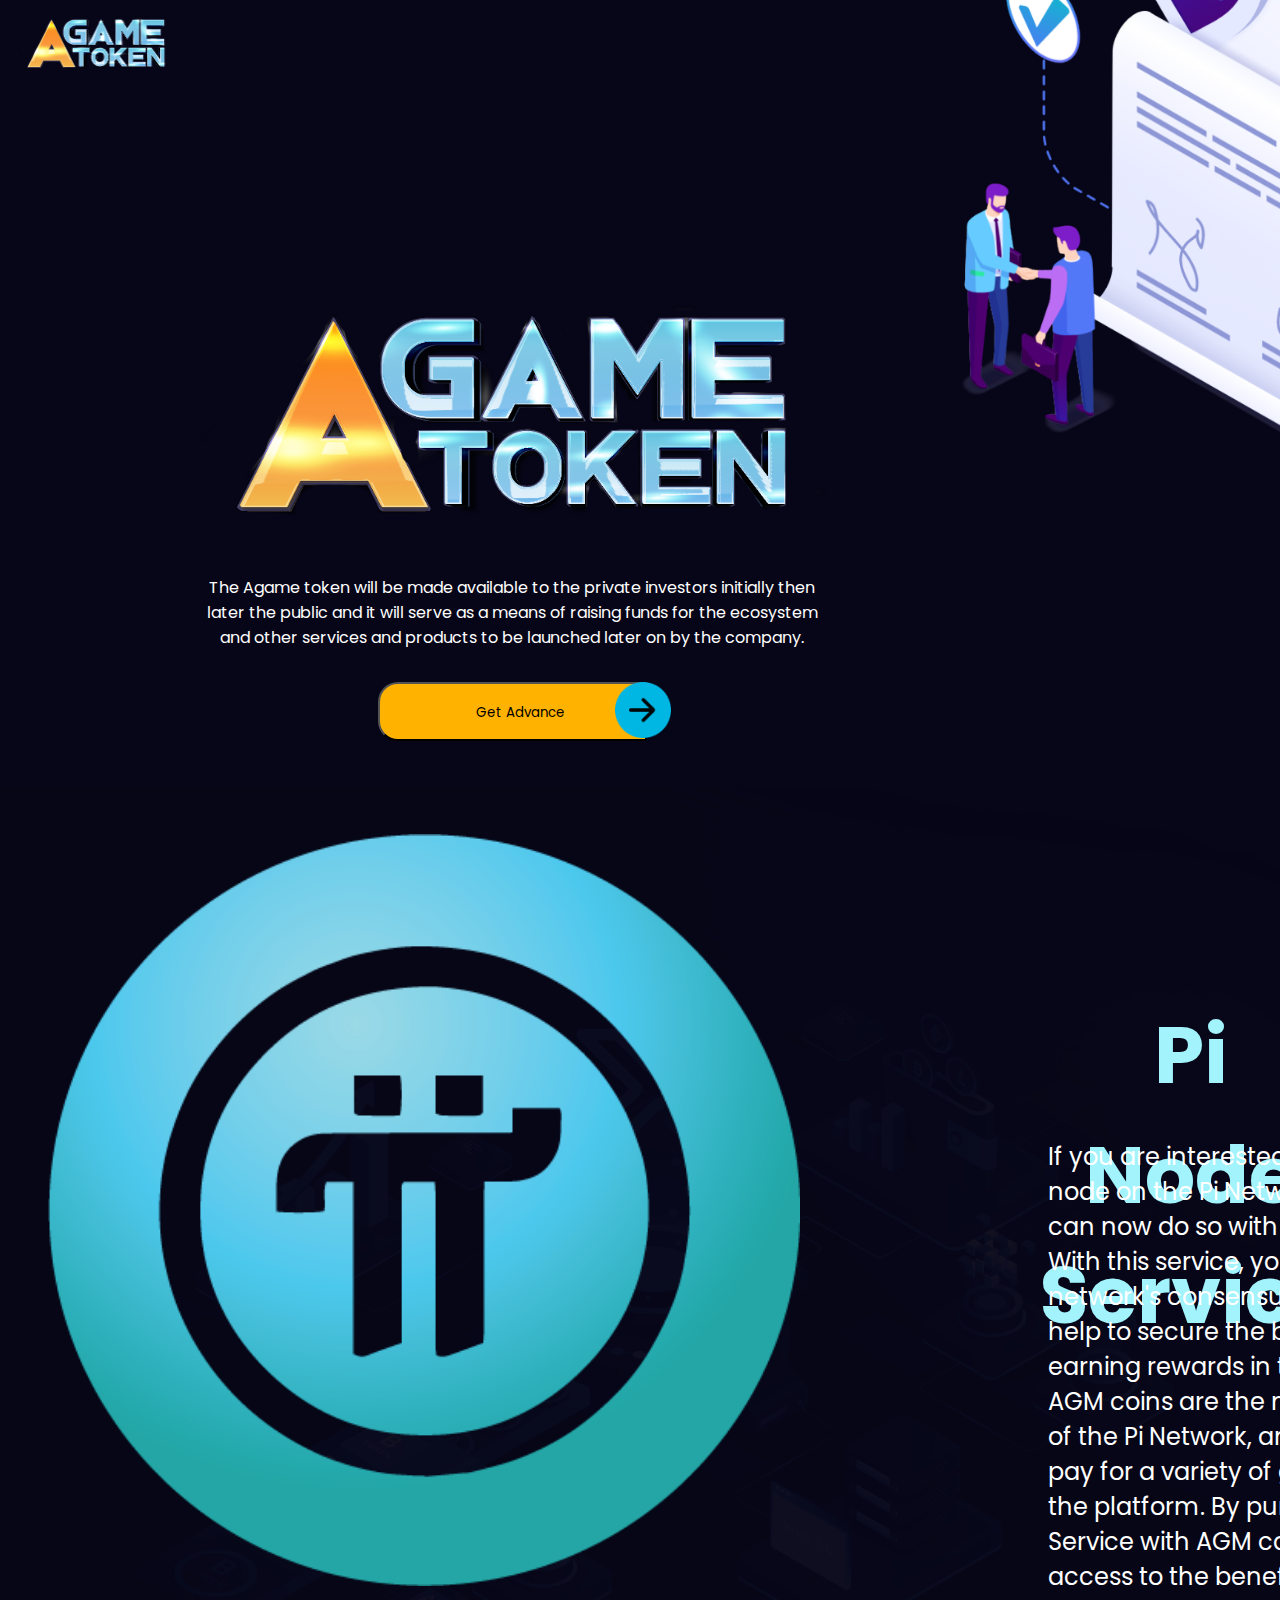
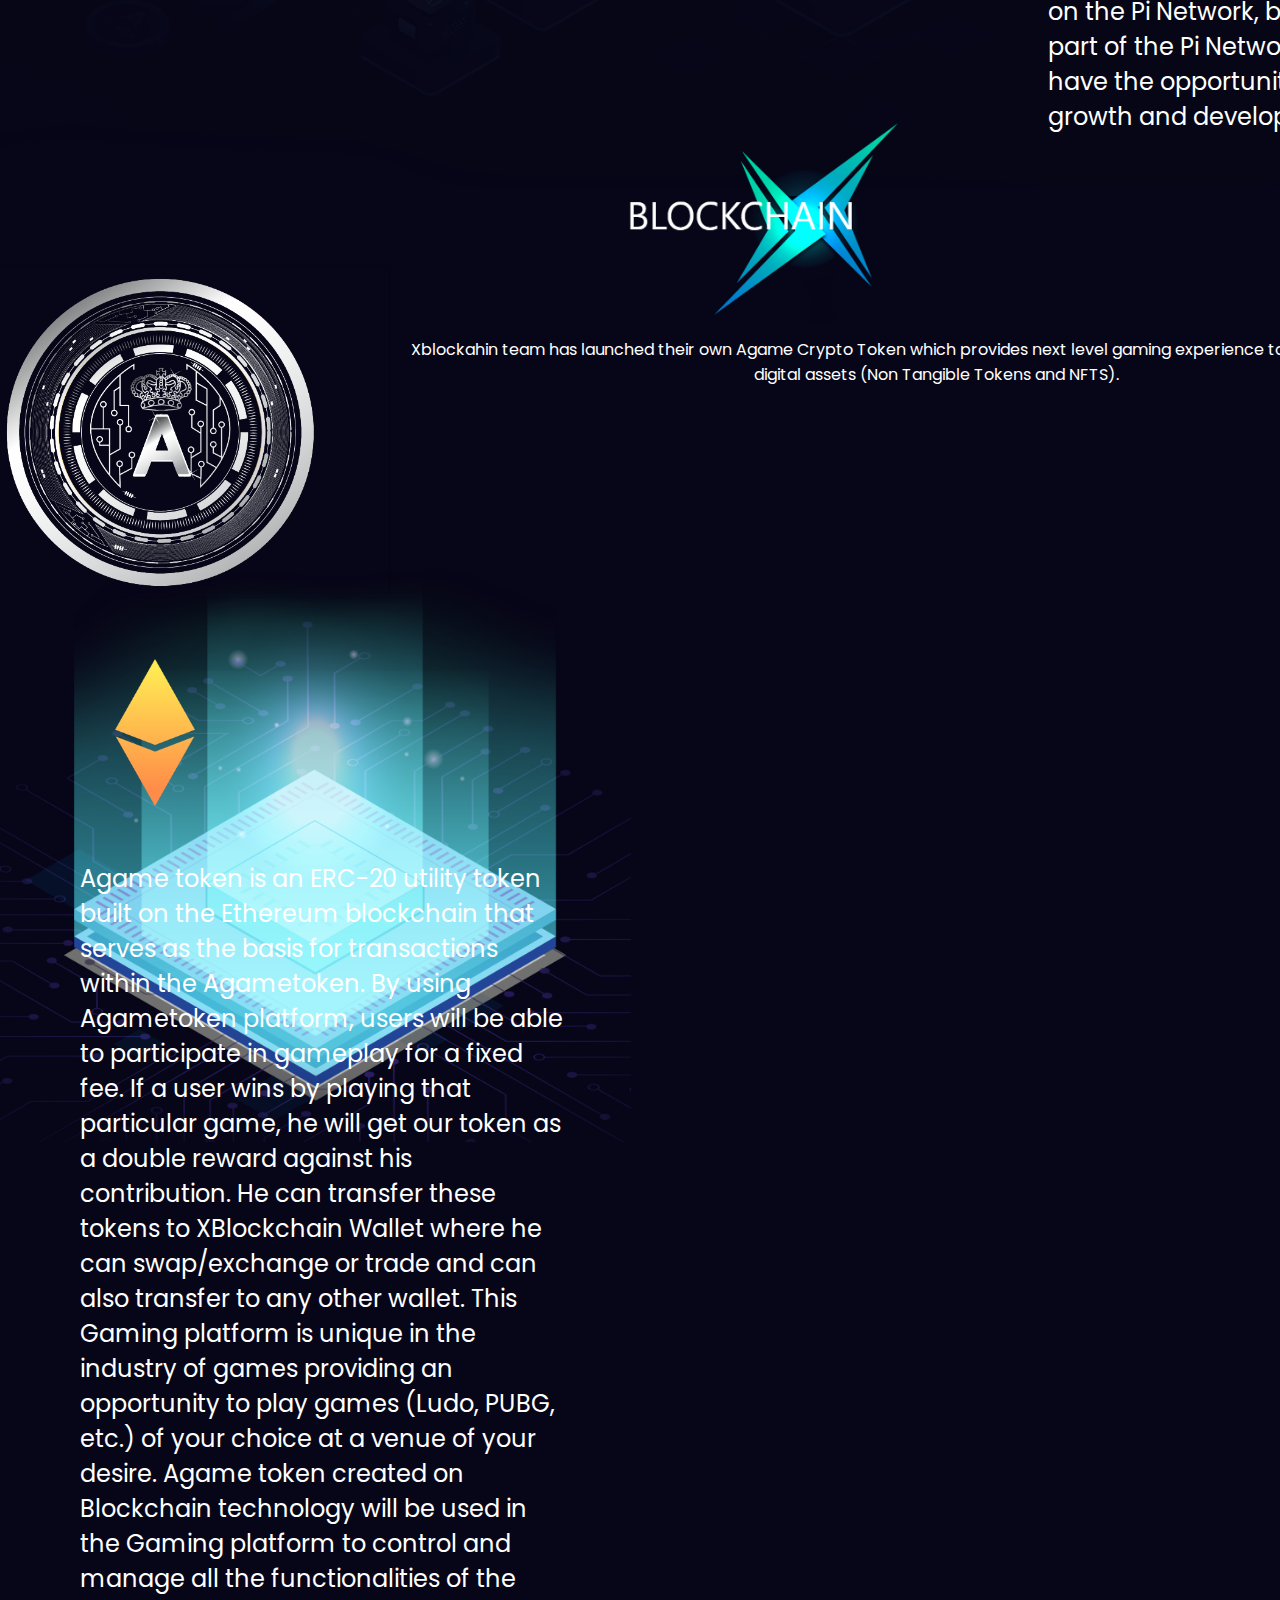
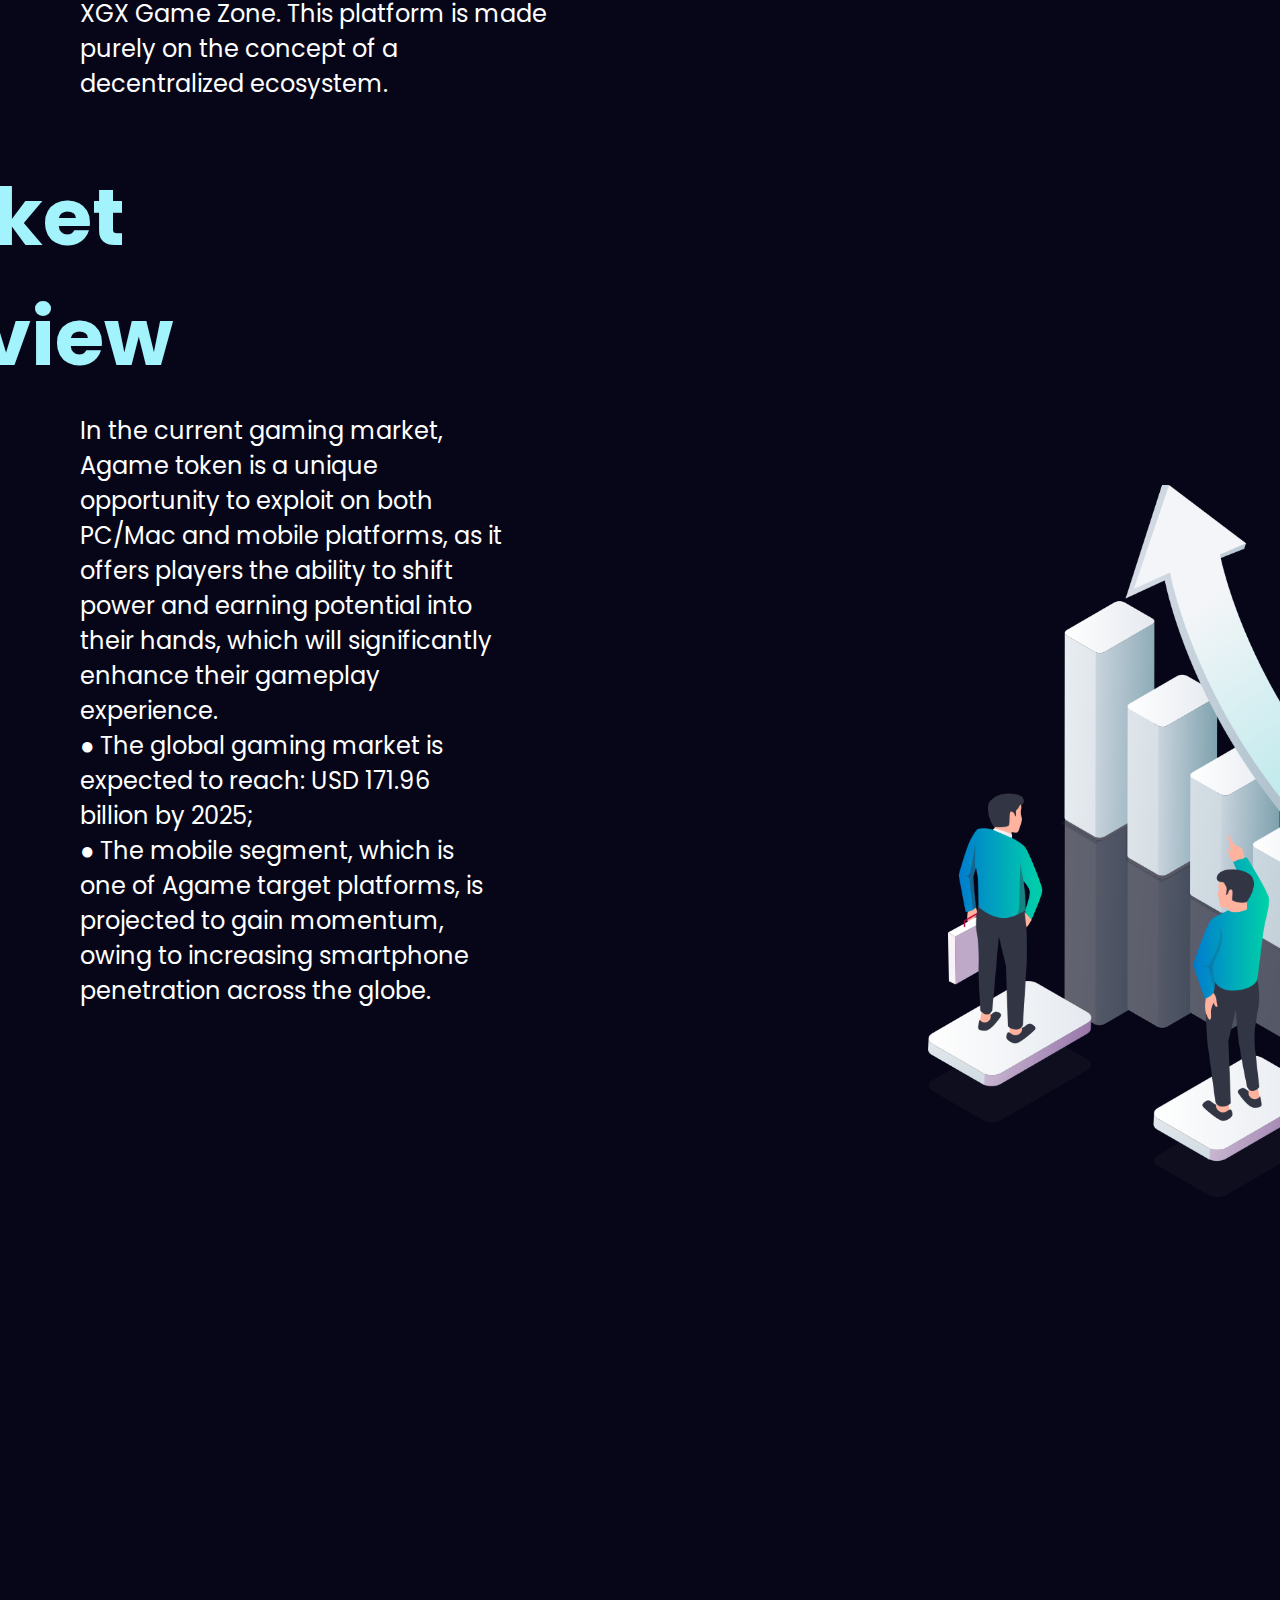
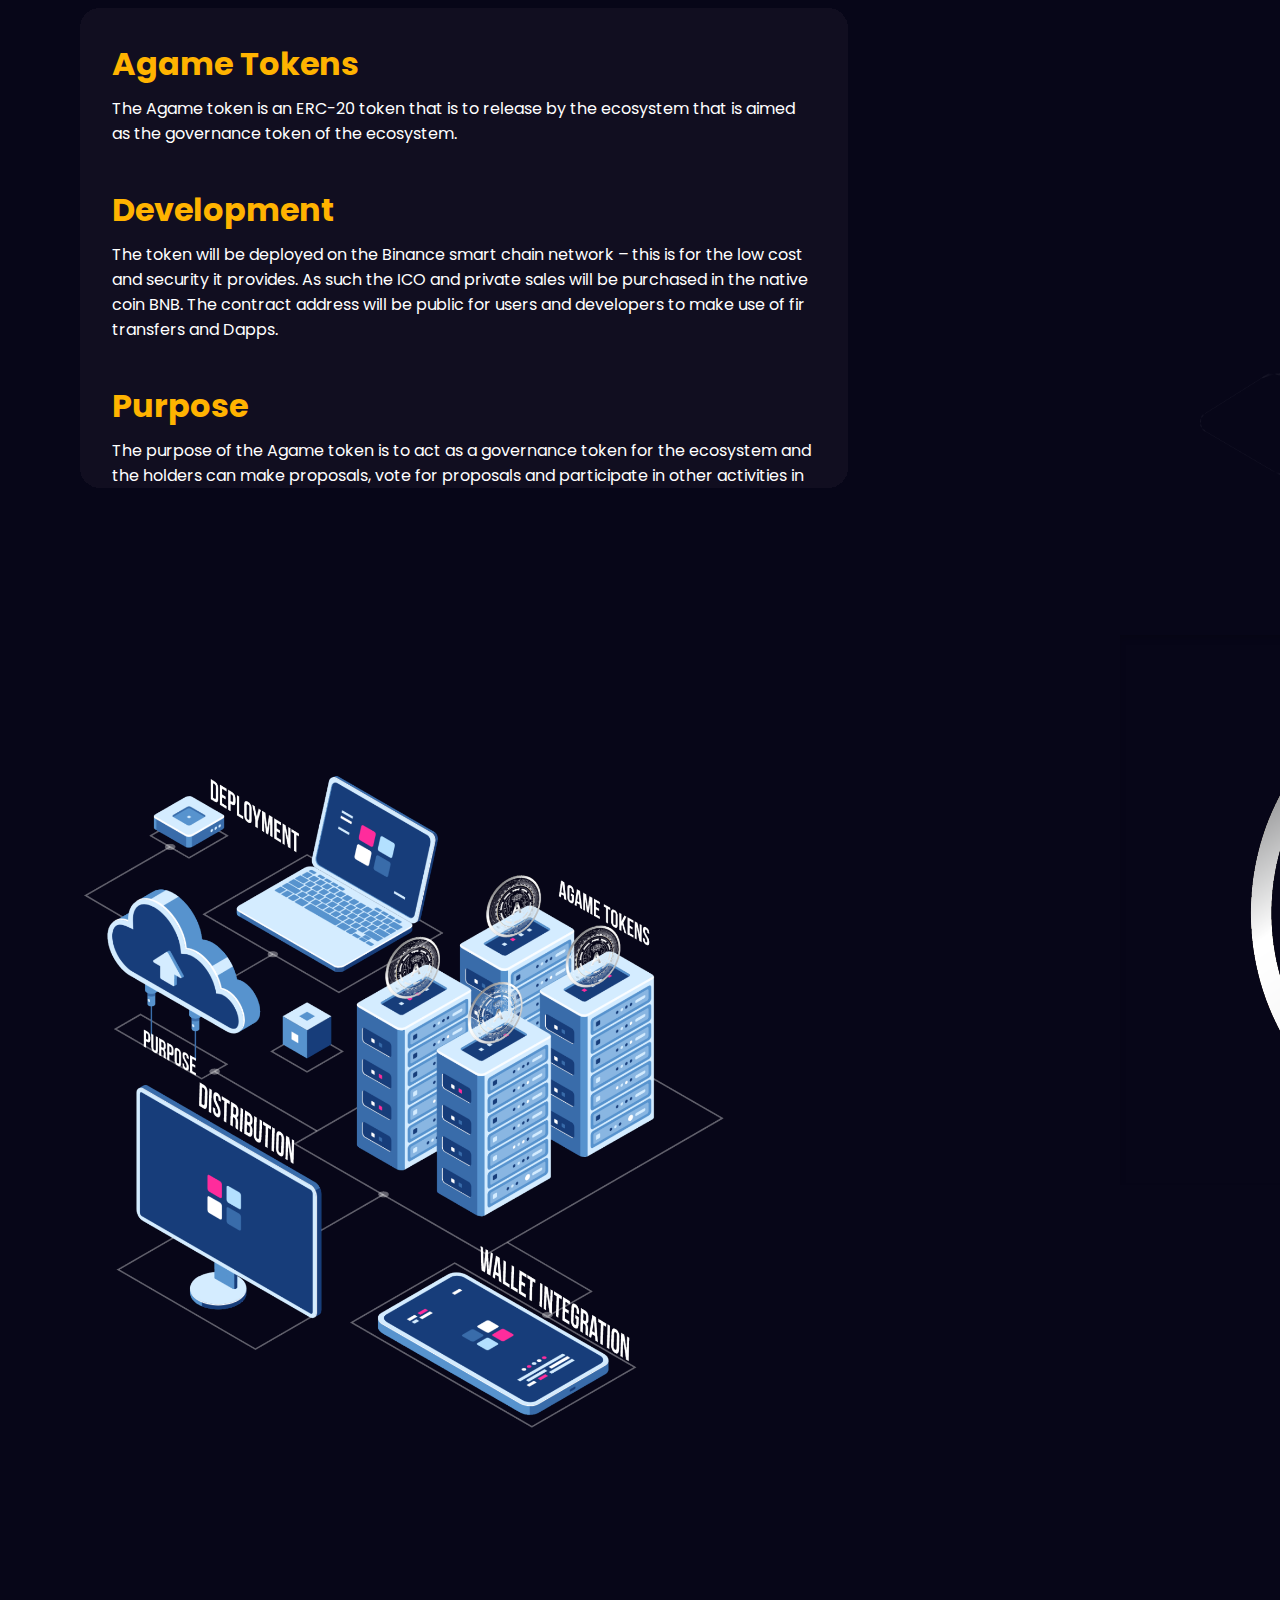
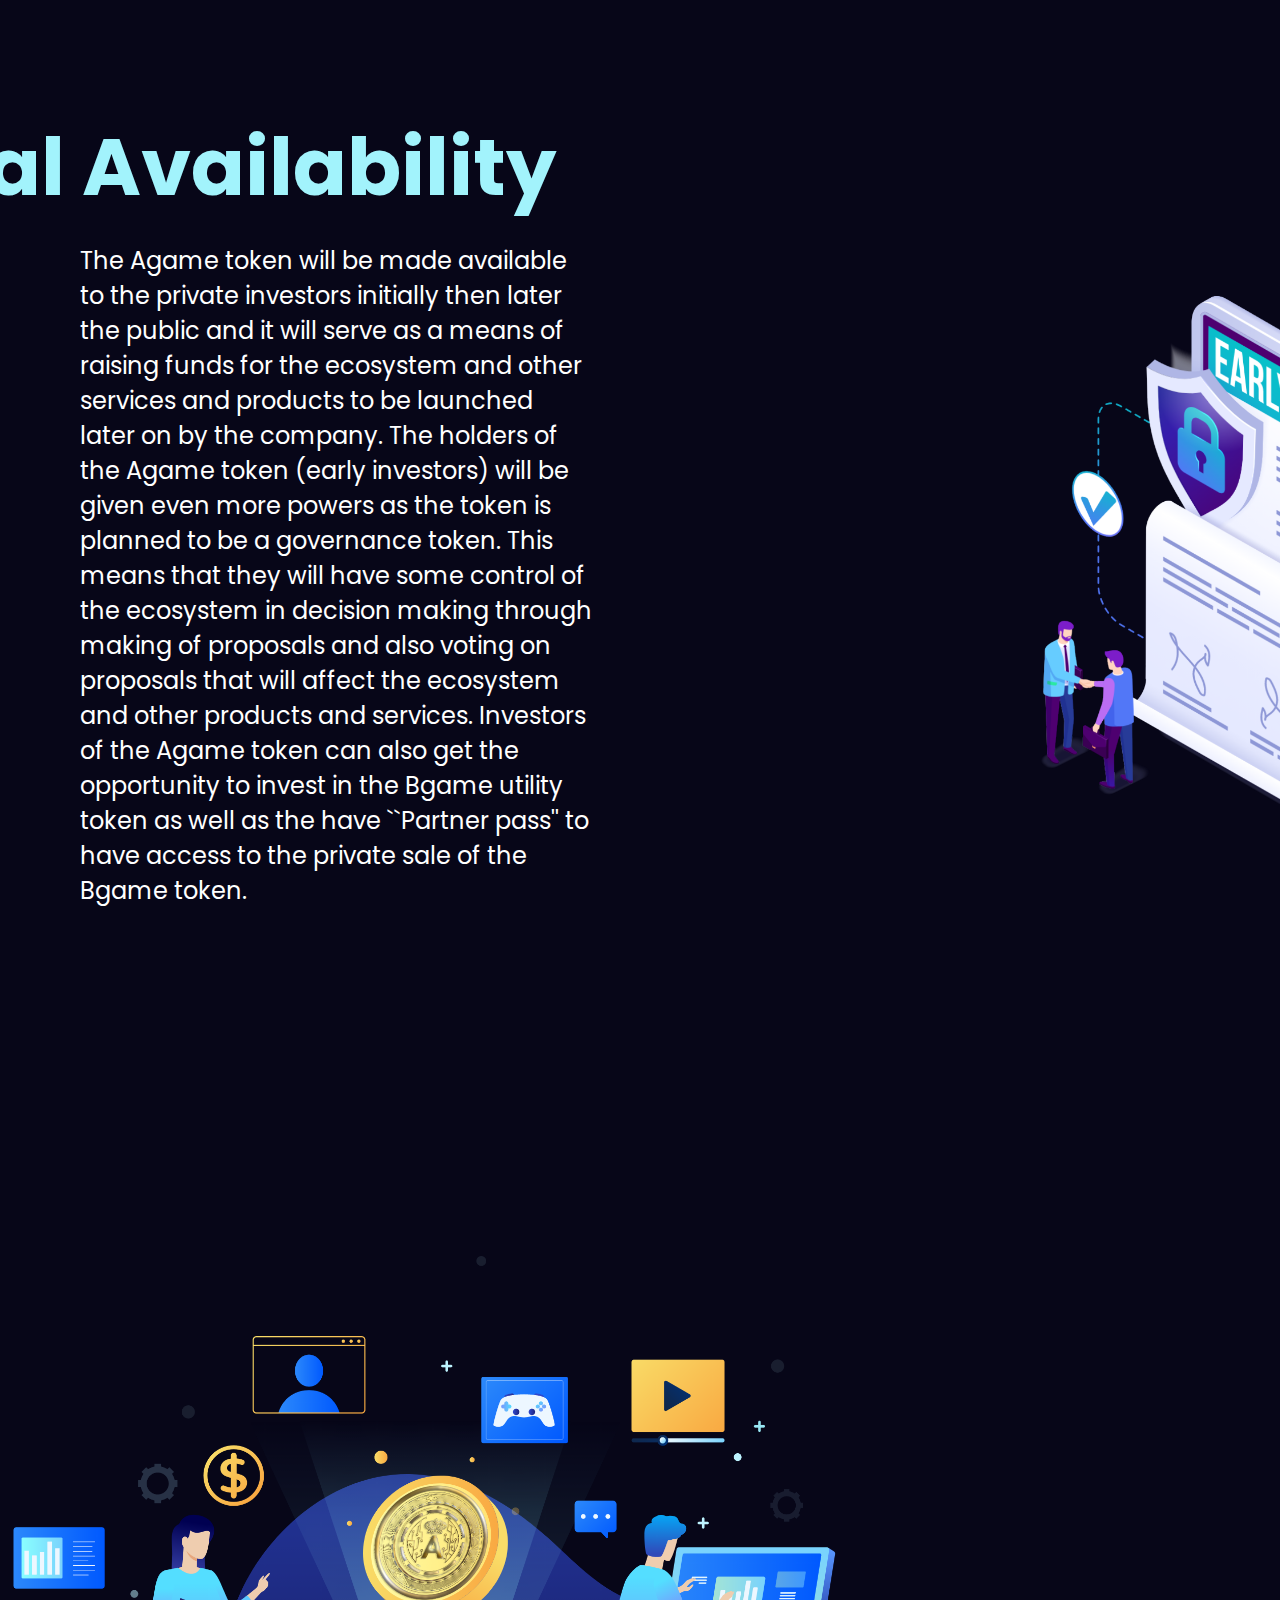
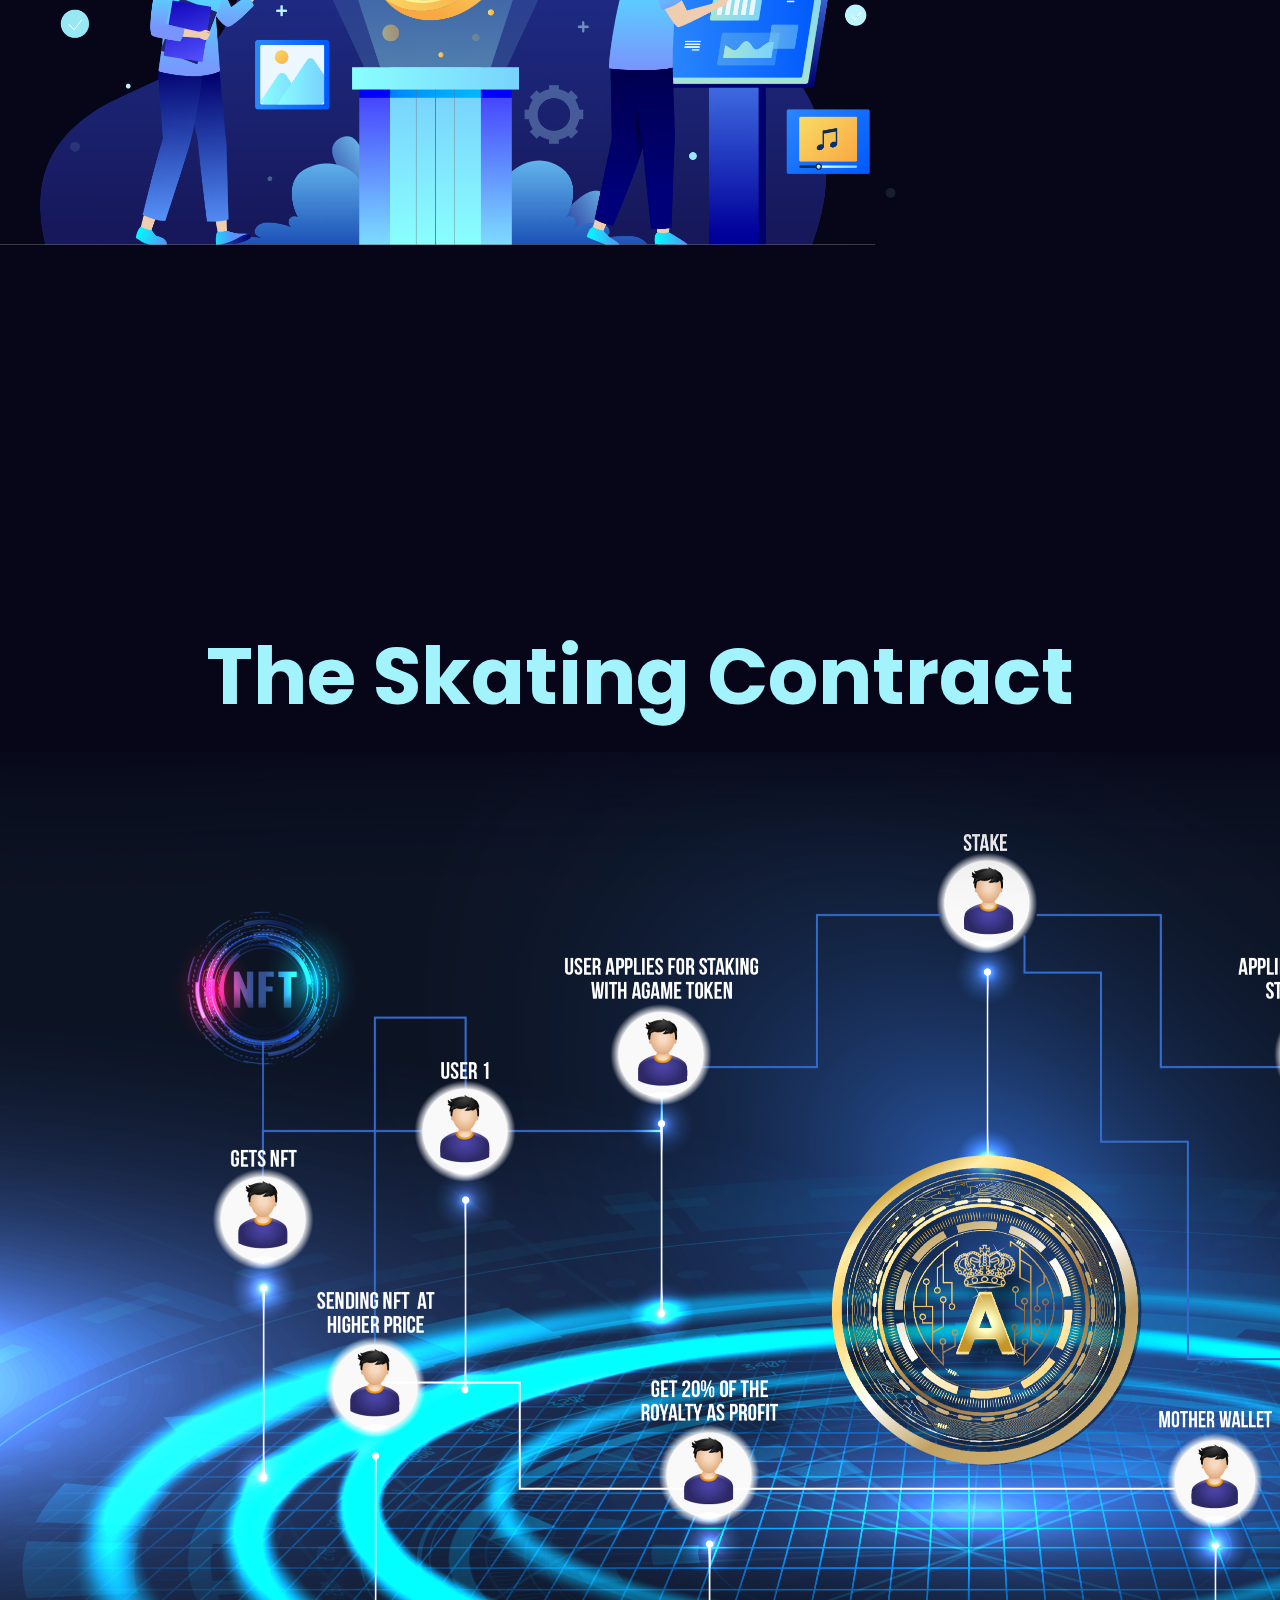
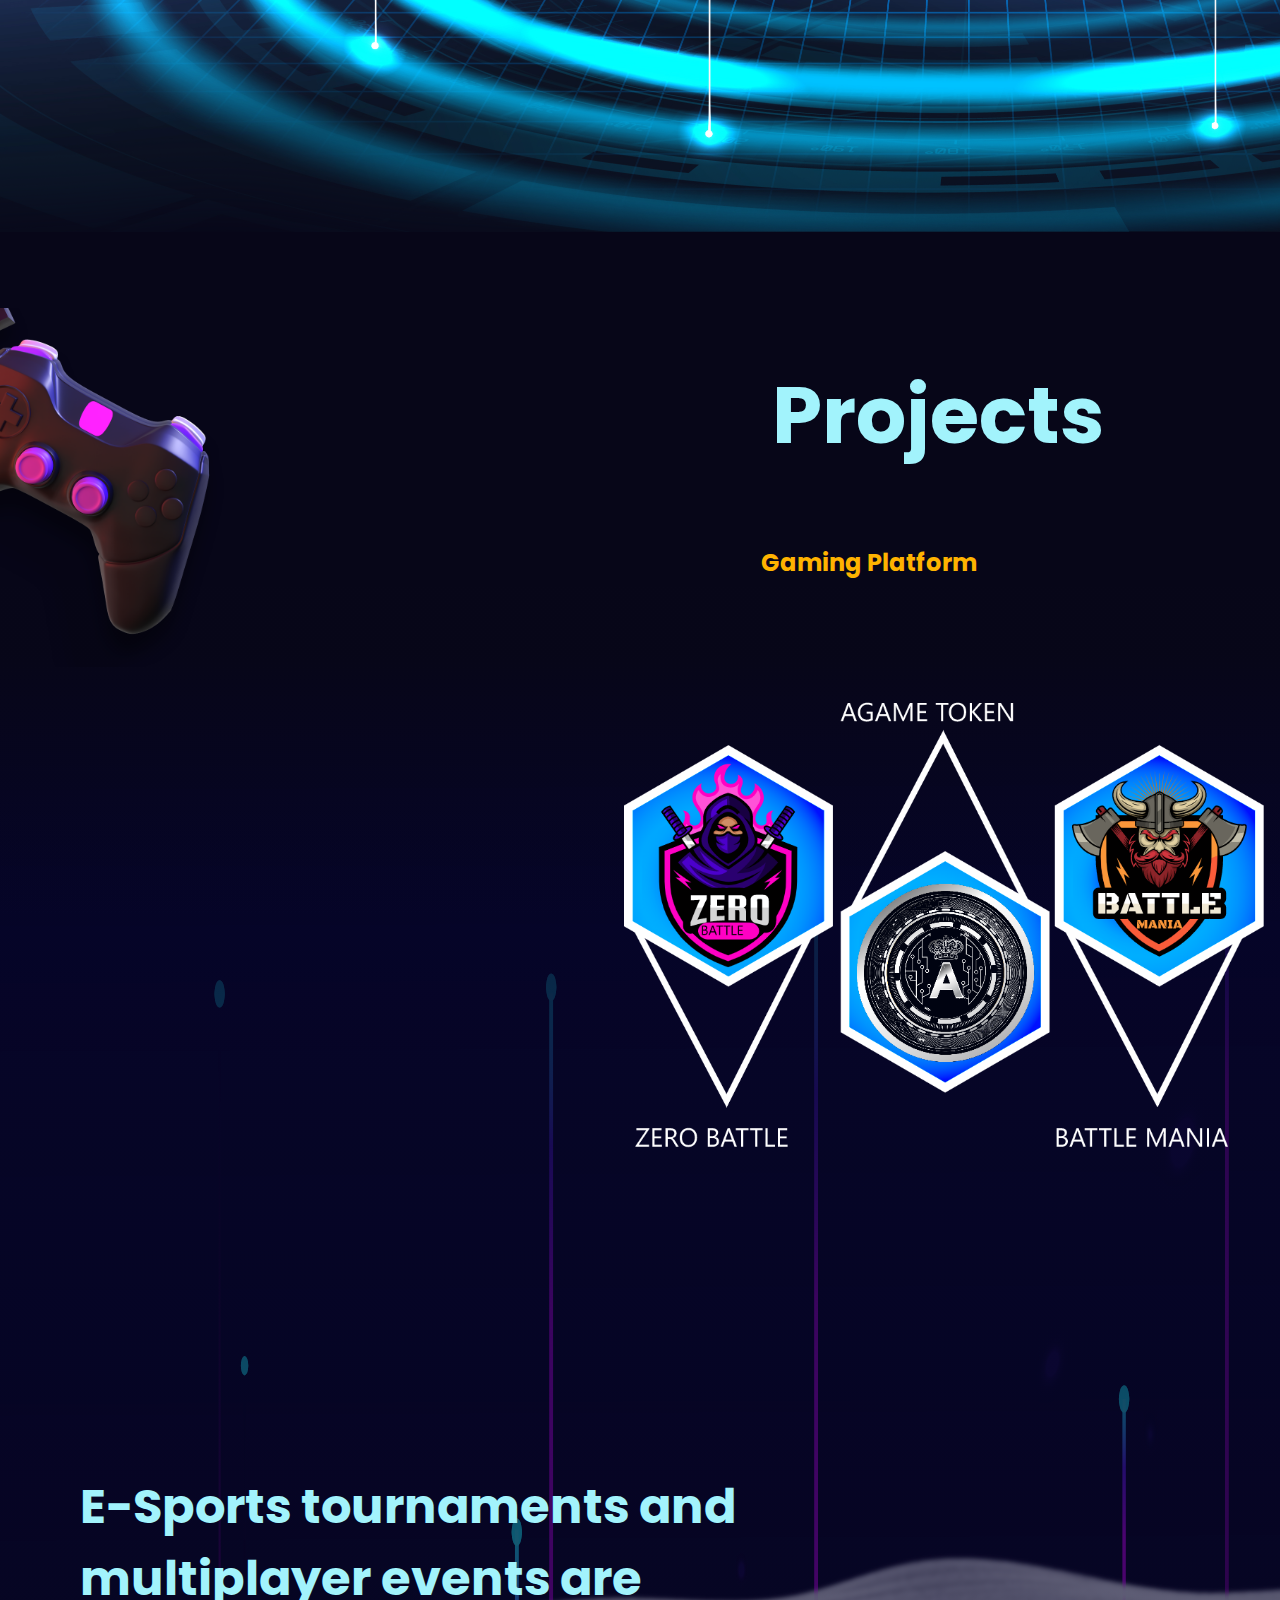
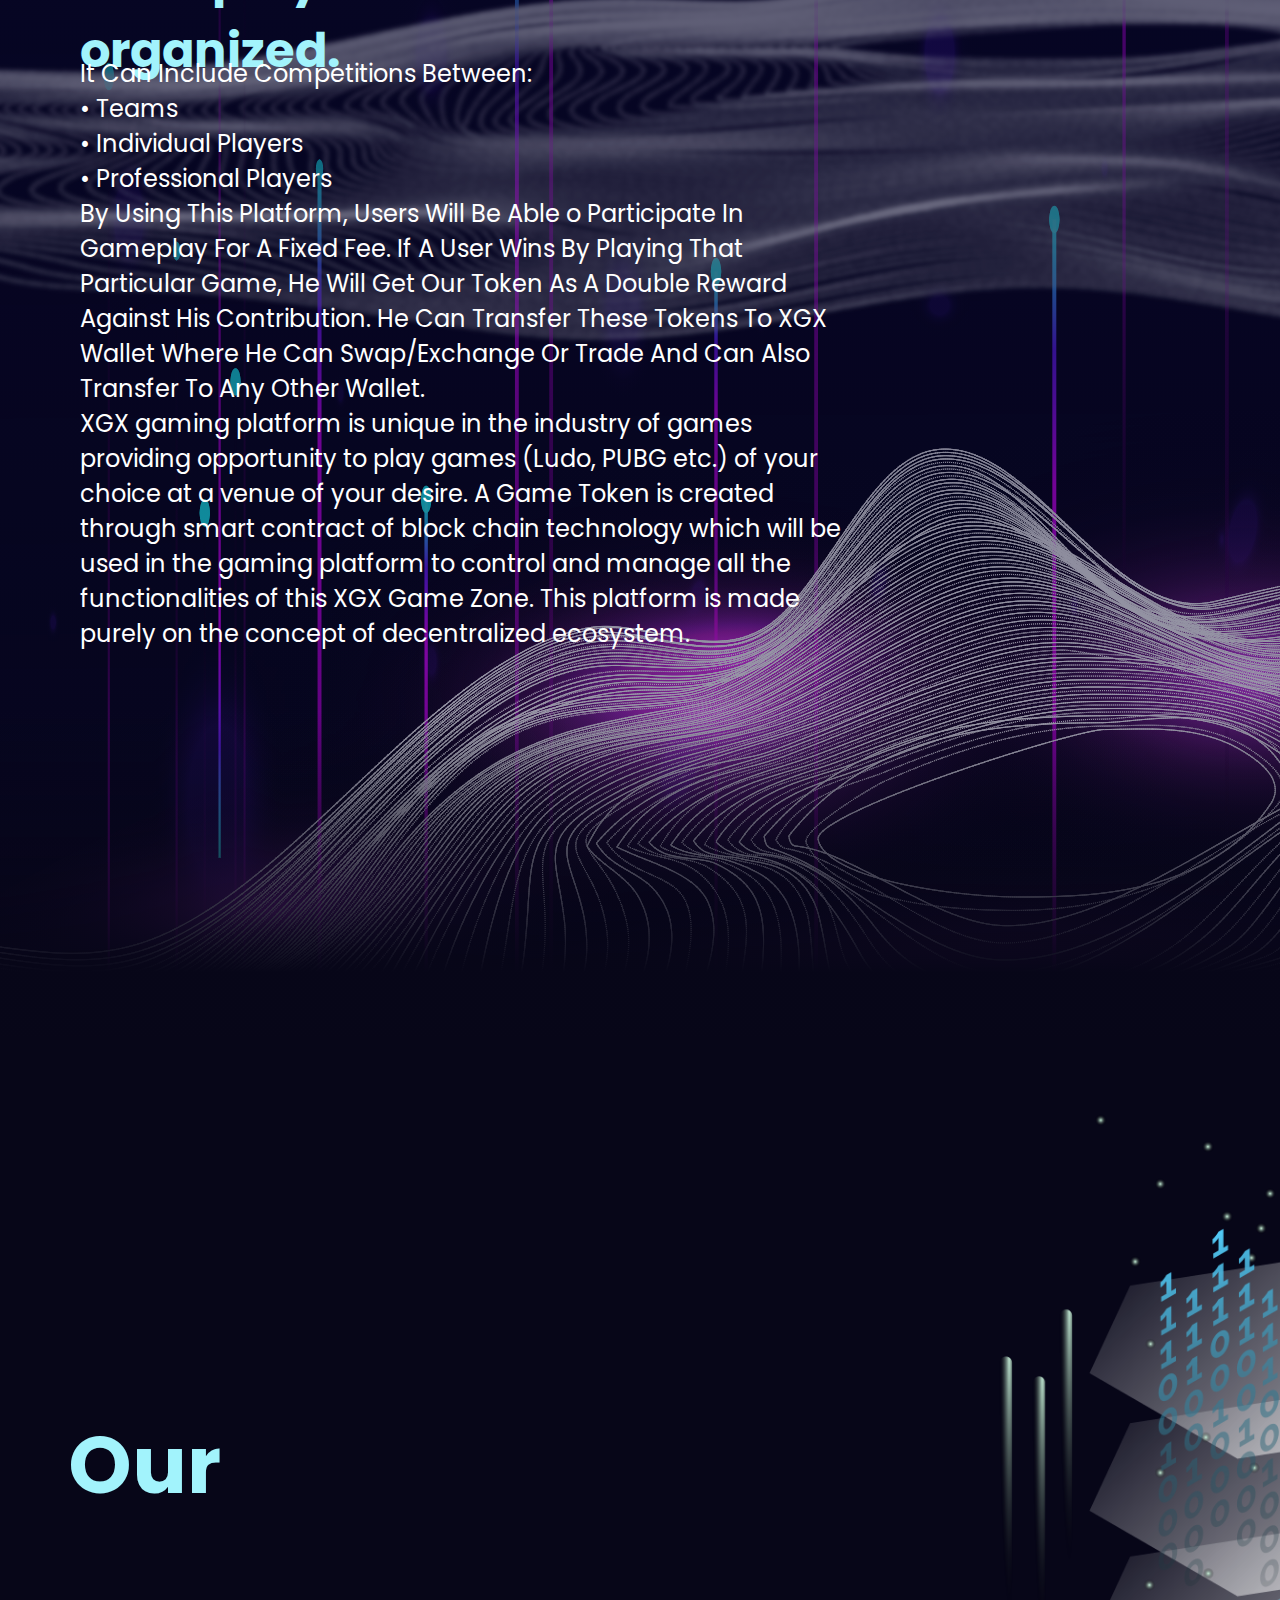
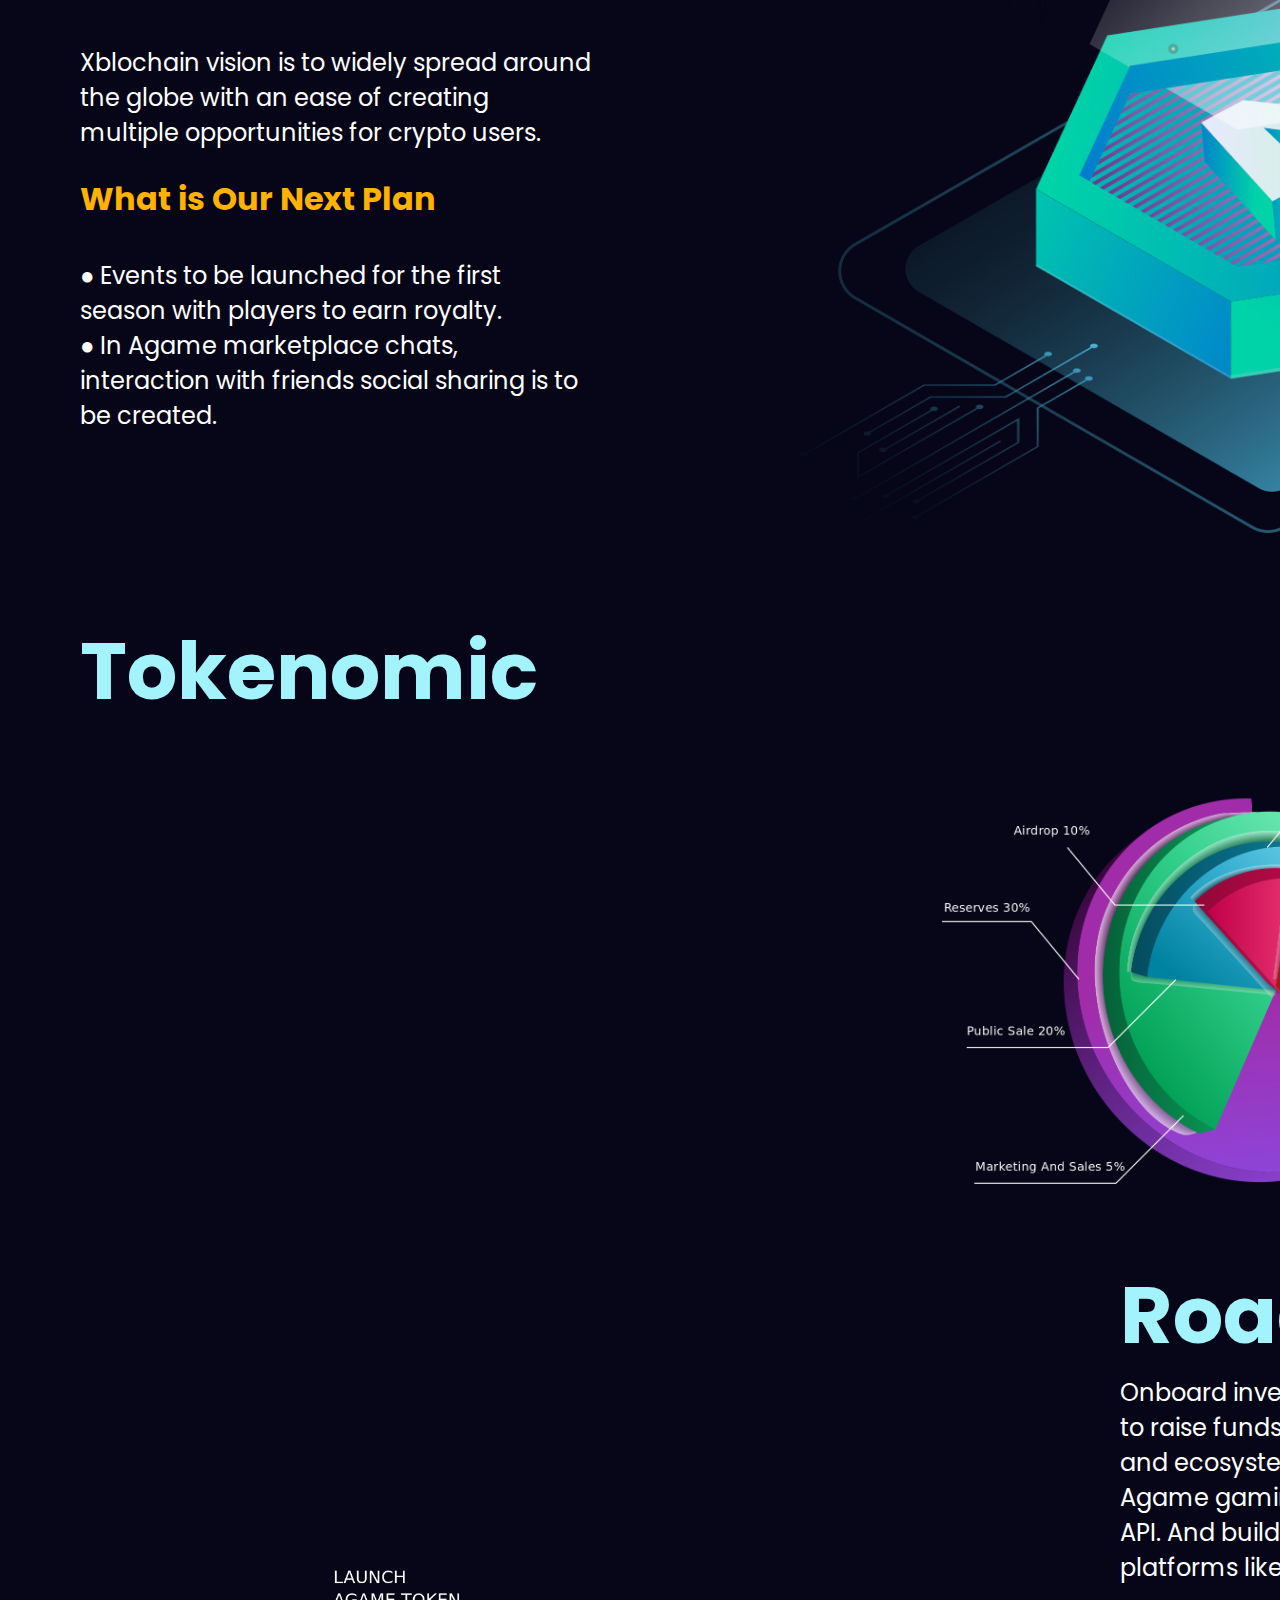
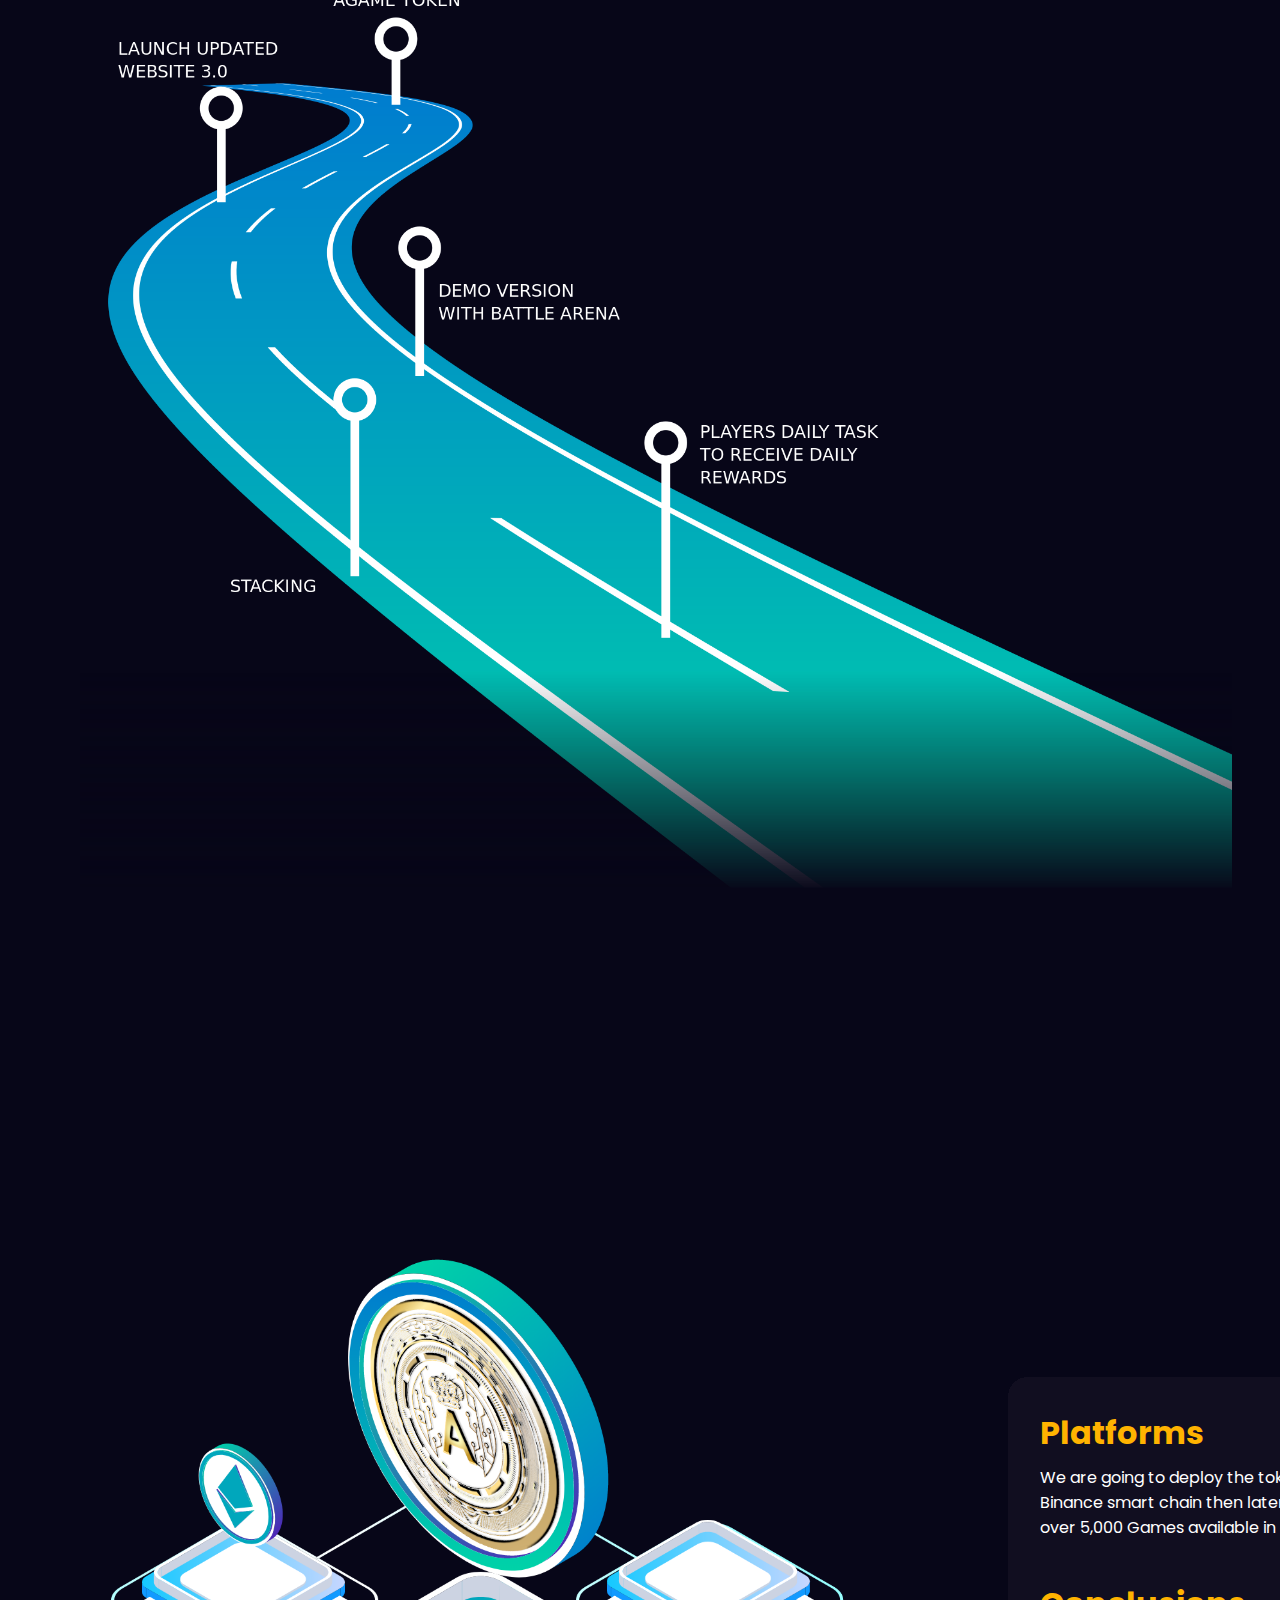
==== views/index.html @ 40b59ffd "Add files via upload" ====
<!DOCTYPE html>
<html lang="en">

<head>
    <meta charset="UTF-8">
    <meta http-equiv="X-UA-Compatible" content="IE=edge">
    <meta name="viewport" content="width=device-width, initial-scale=1.0">
    <title>A Game Token</title>
    <link rel="stylesheet" href="style.css">
    <link rel="stylesheet" href="smalllaptop.css">

    <link rel="preconnect" href="https://fonts.googleapis.com">
    <link rel="preconnect" href="https://fonts.gstatic.com" crossorigin>
    <link
        href="https://fonts.googleapis.com/css2?family=Poppins:ital,wght@0,100;0,200;0,300;0,400;0,500;0,600;0,700;0,800;0,900;1,100;1,200;1,300;1,400;1,500;1,700;1,800;1,900&display=swap"
        rel="stylesheet">
</head>

<body>
    <div class="navbar">
        <img src="logo1.png" alt="A game Token Logo" class="logo">
        <ul>
            <li class="navmenu"> <a href="#">Home</a></li>
            <li class="navmenu"> <a href="#">About Us</a></li>
            <li class="navmenu"> <a href="#">Game</a></li>
            <li class="navmenu"> <a href="#">Blog</a></li>
            <li class="navmenu"> <a href="#">Contract</a></li>
        </ul>
    </div>

    <div class="section2">
        <img src="logo2.png" alt="Logo" class="sec2logo">
        <div class="sec2para">

            <p>The Agame token will be made available to the private investors initially then later the public and it
                will
                serve as a means of raising funds for the ecosystem and other services and products to be launched later
                on
                by the company.</p>
            <button class="btn">Get Advance</button>
            <img src="twelve.png" alt="arrow icon" class="arrow">
        </div>
    </div>
    <div class="section1">
        <img src="three.png" alt="Front page picture" class="sec1pic">
    </div>
    <div class="blockchain">
        <img src=" thirteen.png" alt="" class="thirteen">
        <!-- <div class="blockchainpara"> -->
        <p>Xblockahin team has launched their own Agame Crypto Token which provides next level gaming experience to
            the players by storing digital assets (Non Tangible Tokens and NFTS).</p>
        <!-- </div> -->
    </div>
    <div class="section3">
        <!-- <p>jkdbvdknvsdjk</p> -->
        <img src=" ten2.png" alt="section2" class="ten">
        <img src="twentytwo.png" alt="" class="sec3pic">
        <h1 class="headzoom">Pi Node Service</h1>
        <p>If you are interested in running your own node on the Pi Network blockchain, you can now do so with our Pi
            Node Service. With this service, you can participate in the network's consensus mechanism and help to secure
            the blockchain while also earning rewards in the form of AGM coins.

            AGM coins are the native cryptocurrency of the Pi Network, and they can be used to pay for a variety of
            goods and services on the platform. By purchasing our Pi Node Service with AGM coins, you not only gain
            access to the benefits of running a node on the Pi Network, but you also become a part of the Pi Network
            community and have the opportunity to contribute to the growth and development of the network.</p>
    </div>

    <div class="section4">
        <img src=" four.png" alt="">
        <img src=" forteen.png" alt="" id="forteen">
        <img src=" Acoin.png" alt="" id="Acoin">
        <!-- <div class="sec4para"> -->
        <p>
            Agame token is an ERC-20 utility token built on the Ethereum blockchain that serves as the basis for
            transactions within the Agametoken.
            By using Agametoken platform, users will be able to participate in gameplay for a fixed fee. If a user
            wins
            by playing that particular game, he will get our token as a double reward against his contribution. He
            can
            transfer these tokens to XBlockchain Wallet where he can swap/exchange or trade and can also transfer to
            any
            other wallet.

            This Gaming platform is unique in the industry of games providing an opportunity to play games (Ludo,
            PUBG,
            etc.) of your choice at a venue of your desire.

            Agame token created on Blockchain technology will be used in the Gaming platform to control and manage
            all
            the functionalities of the XGX Game Zone. This platform is made purely on the concept of a decentralized
            ecosystem.

        </p>
        <!-- </div> -->
    </div>
    <div class="section5">
        <img src=" fifteen.png" alt="" id="fifteen">
        <!-- <div class="sec5para"> -->
        <h1 class="headzoom">Market Overview</h1>
        <p>In the current gaming market, Agame token is a unique opportunity to exploit on both PC/Mac and mobile
            platforms, as it offers players the ability to shift power and earning potential into their hands, which
            will significantly enhance their gameplay experience.
            <br>
            ● The global gaming market is expected to reach: USD 171.96 billion by 2025;
            <br>
            ● The mobile segment, which is one of Agame target platforms, is projected to gain momentum, owing to
            increasing smartphone penetration across the globe.
        </p>
        <!-- </div> -->
    </div>
    <div class="section6">
        <h1 class="headzoom token">Token</h1>
        <img src=" forteen.png" alt="" id="tokenpic">
        <div class="scrolltoken">
            <div class="agame" id="agame">
                <h1>Agame Tokens</h1>
                <p>The Agame token is an ERC-20 token that is to release by the ecosystem that is aimed as the
                    governance token of the ecosystem.</p>
            </div>
            <div class="agame" id="development">
                <h1>Development</h1>
                <p>The token will be deployed on the Binance smart chain network – this is for the low cost and security
                    it provides. As such the ICO and private sales will be purchased in the native coin BNB. The
                    contract address will be public for users and developers to make use of fir transfers and Dapps.</p>
            </div>
            <div class="agame" id="Purpose">
                <h1>Purpose</h1>
                <p>The purpose of the Agame token is to act as a governance token for the ecosystem and the holders can
                    make proposals, vote for proposals and participate in other activities in the ecosystem. This is
                    necessary because it gives control to the community to make choices in the ecosystem.</p>
            </div>
            <div class="agame" id="wallet">
                <h1>Wallet Integration</h1>
                <p>As a token that is that ERC-20 compliant and is deployed on the Binance smart chain network – which
                    is EVM compatible, the Agame token is compatible with most wallets that in use including metamask,
                    trustwallet and others.

                    It is even more compatible with the Xwallet, the native wallet of the ecosystem. This facilitates
                    the rate of transactions and ease in the ecosystem.
                </p>
            </div>
            <div class="agame" id="distribution">
                <h1>Distribution</h1>
                <p>The distribution of the token is as follows – 20% for early investors and partners, 40% for ICO, 10%
                    for development and 30% for staking purposes.</p>
            </div>
        </div>
    </div>


    <div class="section7">
        <img src=" twenty.png" alt="" id="twenty">
        <img src=" five.png" alt="" id="five">
        <img src=" Acoin.png" alt="" id="sec7coin">
    </div>


    <div class="section8">
        <img src=" three.png" alt="" id="sec8pic">
        <h1 class="headzoom initial">Initial Availability</h1>
        <p>The Agame token will be made available to the private investors initially then later the public and it will
            serve as a means of raising funds for the ecosystem and other services and products to be launched later on
            by the company.

            The holders of the Agame token (early investors) will be given even more powers as the token is planned to
            be a governance token. This means that they will have some control of the ecosystem in decision making
            through making of proposals and also voting on proposals that will affect the ecosystem and other products
            and services.

            Investors of the Agame token can also get the opportunity to invest in the Bgame utility token as well as
            the have ``Partner pass'' to have access to the private sale of the Bgame token.</p>
    </div>

    <div class="section9">
        <img src=" six.png" alt="" id="sec9pic">
        <h3 class="head3">You can have a measure of control of the ecosystem by making and voting on proposals.
            Early access to new services and products that will be launched in the ecosystem.
            Whitelisting for the launch of the Bgame utility token.
        </h3>
    </div>


    <div class="section10">
        <h1 class="headzoom">The Skating Contract</h1>
        <img src=" one.png" alt="" class="sec10pic">
    </div>



    <div class="section11">
        <img src=" twentyone.png" alt="" class="bg">
        <img src=" joystick.png" alt="" id="joystick">
        <img src=" eleven.png" alt="" id="eleven">
        <h1 class="headzoom sec11h1">Projects</h1>
        <div class="rectangle"></div>
        <h4>Gaming Platform</h4>
        <img src=" two.png" alt="" class="sec11pic">
        <img src=" phone.png" alt="" class="phone">




        <h1 class="esport">E-Sports tournaments and multiplayer events are organized.</h1>
        <p class="esportpara">It Can Include Competitions Between:
            <br>
            • Teams <br>
            • Individual Players <br>
            • Professional Players <br>

            By Using This Platform, Users Will Be Able o Participate In Gameplay For A Fixed Fee. If A User Wins By
            Playing That Particular Game, He Will Get Our Token As A Double Reward Against His Contribution. He Can
            Transfer These Tokens To XGX Wallet Where He Can Swap/Exchange Or Trade And Can Also Transfer To Any Other
            Wallet.
            <br>XGX gaming platform is unique in the industry of games providing opportunity to play games (Ludo, PUBG
            etc.) of your choice at a venue of your desire. A Game Token is created through smart contract of block
            chain technology which will be used in the gaming platform to control and manage all the functionalities of
            this XGX Game Zone. This platform is made purely on the concept of decentralized ecosystem.

        </p>
    </div>




    <div class="section13">
        <img src=" sixteen.png" alt="" class="sec13pic">
        <h1 class="headzoom">Our Vision</h1>
        <p class="sec13para">Xblochain vision is to widely spread around the globe with an ease of creating multiple
            opportunities for
            crypto users. </p><br>
        <h3>What is Our Next Plan</h3>
        <p class="sec13para2">
            <br>● Events to be launched for the first season with players to earn royalty.
            <br>
            ● In Agame marketplace chats, interaction with friends social sharing is to be created.
        </p>
    </div>





    <div class="section14">
        <h1 class="headzoom">Tokenomic</h1>
        <img src=" nineteen.png" alt="" class="nineteen">
        <p>Reserves 30% <br>Business
            Developers 5%<br>
            Legal Issues 5%<br>
            Maintenance 5%<br>
            Marketing And Sales 5%<br>

            Public<br>
            Public Sale 20%<br>
            Airdrop 10%<br>


            Investors 7%<br>
            Partners 13%</p>
    </div>




    <div class="section15">
        <img src=" seventeen.png" alt="" class="sec15pic">
        <h1 class="headzoom">Road Map</h1>
        <p>Onboard investors and partners to raise funds for our project and ecosystem. Developing the Agame gaming
            platform and API. And building other platforms like Bgame.</p>
    </div>




    <div class="section16">
        <img src=" seven.png" alt="" class="sec16pic">
        <div class="scrolltoken scrollbox">
            <div class="agame bgame">
                <h1>Platforms</h1>
                <p>We are going to deploy the tokens and other projects on Binance
                    smart chain then later on our own Blockchain. Initially over 5,000 Games available in our
                    marketplace
                </p>
            </div>
            <div class="agame bgame">
                <h1>Conclusions</h1>
                <p>The Agame token platform allows players and creators to own a piece of our gaming metaverse,
                    participate in governance and economy, and create their own games and enjoying a simple way to
                    benefit from their playing time.

                    We will soon build a virtual world where you can play, create, collect, earn, govern, and own
                    anything in the game with our experienced and dedicated team.
                </p>
            </div>
            <div class="agame bgame">
                <h1>Technology</h1>
                <p>Blockchain technology is used to record ownership of tokens and
                    allow owners to transfer/sell/use them without restriction. We are
                    using telegram bot, solidity smart contracts and node.js
                    programming languages.
                </p>
            </div>
            <div class="agame bgame">
                <h1>Security</h1>
                <p>For the functioning of its smart contracts, Agame token marketplace relies on Ethereum's security.
                    Our backend manages a database that caches smart contract events so that ownership can be tracked.
                    Temporary assets are also stored in our backend.
                </p>
            </div>
        </div>
    </div>


    <div class="last">
        <img src="logo.png" alt="" class="lastpic">
        <p>For the functioning of its smart contracts, Agame token marketplace relies on Ethereum's security. Our
            backend manages a database that caches smart contract events so that ownership can be tracked. Temporary
            assets are also stored in our backend.</p>
    </div>


    <div class="lastfoo">
        <p>©2022 Copyrights. All Rights Reserved by Agametoken.</p>
    </div>

</body>

</html>
---- views/style.css ----
* {
    background-color: #070618;
    font-family: 'Poppins', sans-serif;
    padding: 0;
    margin: 0;
    max-height: max-content;
}

.navbar {
    height: 5rem;

}

.logo {
    width: 10rem;
    height: auto;
    margin: 1rem;

}



.navbar li {
    display: inline-block;

}

.navbar ul {

    position: absolute;
    text-align: center;
    justify-content: center;
    display: inline-block;
    left: 60rem;

}

.navmenu a {
    text-decoration: none;
    padding: 1rem 3rem 1rem 3rem;
    display: inline-block;
    color: white;
    font-family: 'Poppins', sans-serif;
    transform: all;

}

.navbar a:hover {
    background-color: #FFB300;
    color: black;
    border-radius: 5px;
    transition-duration: 0.3s;
}

.section1 {
    margin-left: 60rem;
    display: inline-block;
    position: relative;
    top: -50rem;
}

.sec1pic {

    width: 46rem;
    height: auto;

}



.section2 {
    display: inline-block;
    position: relative;
    width: 50%;
    background-color: transparent;
    height: 51rem;
    left: 4rem;
    top: 14rem;
}

.sec2para {
    color: white;
    background-color: transparent;
    width: 40rem;
    position: relative;
    text-align: center;
    justify-content: center;
    font-family: 'Poppins', sans-serif;
    top: 2rem;
    left: 8rem;
}

.sec2para p {
    background-color: transparent;
}

.sec2logo {
    width: 40rem;
    position: relative;
    background-color: transparent;
    top: 0rem;
    left: 8rem;
    animation-name: sec2logo;
    animation-duration: 2s;
}


@keyframes sec2logo {
    from {
        opacity: 0;
    }

    to {
        opacity: 1;
    }
}

.btn {
    color: rgb(0, 0, 0);
    padding: 1.2rem 5rem 1rem 6rem;
    border-radius: 20px 0px 0px 20px;
    background-color: #FFB300;
    transition: all;
    transition-duration: 0.5s;
    margin: 2rem;
}

.btn:hover {

    background-color: #00B6E3;
    padding: 1rem 7rem 1rem 7rem;
    cursor: pointer;
    border-radius: 40px 0px 0px 40px;
}

.arrow {
    width: 3.5rem;
    height: auto;
    position: absolute;
    margin-top: 2rem;
    margin-left: -4rem;
    display: inline-block;
    background-color: transparent;
}



.ten {
    /* width: max-content;
    height: auto; */
    width: 100%;
    height: 100%;
    object-fit: cover;
    opacity: 0.04;
    z-index: 1;
}

.section3 h1 {
    position: absolute;
    left: 65rem;
    top: 13rem;
}

.section3 p {
    font-size: 1.5rem;
    color: white;
    width: 40%;
    position: absolute;
    background-color: transparent;
    left: 65.5rem;
    top: 22rem;
}

.section3 p:hover {
    color: #FFB300;
}

.section3 .sec3pic {
    position: relative;
    top: -76rem;
    z-index: 4;
    margin-top: 16rem;
    left: 3rem;
    background-color: transparent;
    width: 47rem;
    animation: move-up-down 2s ease-in-out infinite;
}

@keyframes move-up-down {
    0% {
        transform: translateY(0);
    }

    50% {
        transform: translateY(-28px);
    }

    100% {
        transform: translateY(0);
    }
}

.section3 {
    height: 1067.97px;
    position: relative;
    top: -54rem;
    width: auto;
    background-color: transparent;
}

.blockchain {
    margin-left: 45rem;
    position: relative;
    top: 27rem;
    align-items: center;
    text-align: center;
    justify-content: center;
    display: inline-block;
    width: 57%;
    height: 15rem;
    left: -20rem;
    z-index: 5;
    background-color: transparent;
}

.blockchain img {
    width: 20rem;
    align-items: center;
    text-align: center;
    justify-content: center;
    top: -5rem;
    position: relative;
    background-color: transparent;

}



.blockchain p {
    color: white;
    /* text-align: center; */
    position: relative;
    width: 67rem;
    /* align-items: center; */
    /* text-align: center; */
    /* justify-content: center; */
    top: -6rem;
    background-color: transparent;

}

.section4 {
    align-items: center;
    justify-content: center;
    display: inline-block;
    position: relative;
    margin-left: 8rem;
    top: -40rem;
    width: 95%;
    background-color: transparent;
}

.section4 img {
    width: 54.5%;
    height: auto;
    margin-left: -10rem;

}

.section4 p {
    color: white;
    animation-name: opacity1;
    animation-duration: 2s;
    text-align: left;
    width: 40%;
    font-size: 1.5rem;
    background-color: transparent;
    display: inline-block;
    position: relative;
    left: -3rem;
    top: -18rem;
}

@keyframes opacity1 {
    from {
        opacity: 0;
    }

    to {
        opacity: 1;
    }
}

.sec4para p:hover {
    color: #FFB300;
}


#forteen {
    position: relative;
    top: -21rem;
    width: 5rem;
    left: -22.5rem;
    background-color: transparent;
    margin-top: 28rem;
    animation: 2s ease-in-out 0s infinite normal none running move-up-down;
}

#Acoin {
    position: relative;
    width: 29rem;
    top: -34rem;
    left: -29.5rem;
    background-color: transparent;
    margin-top: 5rem;
    animation: move-up-down 2s ease-in-out infinite;
}

@keyframes move-up-down {
    0% {
        transform: translateY(0);
    }

    50% {
        transform: translateY(-28px);
    }

    100% {
        transform: translateY(0);
    }
}

.section5 {
    width: 100%;
    height: auto;
    top: -34rem;
    position: relative;
    height: 65rem;
    margin-left: 0rem;
    display: inline-block;
    background-color: transparent;
}

.section5 img {
    width: 47%;
    height: auto;
    position: relative;
    left: 58rem;
    background-color: transparent;
}



.section5 p {
    top: -51rem;
    left: 5rem;
    right: 0rem;
    width: 40%;
    width: 33%;
    font-size: 1.5rem;
    color: white;
    text-align: left;
    display: inline-block;
    position: relative;
    background-color: transparent;
}

.section5 h1 {
    text-align: center;
    top: -52rem;
    left: -58rem;
    right: 0rem;
    width: 47%;
    font-size: 5rem;
    color: #A2F3FC;
    text-align: center;
    display: inline-block;
    position: relative;
    transition: font-size 0.5s ease-in-out;
}

.section5 h1:hover {
    font-size: 6rem;
    transition: font-size 0.5s ease-in-out;
}

.section5 p:hover {
    color: #FFB300;
}


.section6 {
    background-color: transparent;
    background-color: transparent;
    position: relative;
    top: -60rem;
    height: fit-content;
}

.token {
    position: relative;
    left: 88rem;
    top: 7rem;
}

.scrolltoken {
    background-color: #110e20;
    width: 60%;
    height: 30rem;
    position: relative;
    left: 5rem;
    overflow: hidden;
    top: -3rem;
    position: relative;
    overflow: auto;
    border-radius: 20px;
    z-index: 0;
}

.scrolltoken h1 {
    color: #FFB300;
    background-color: transparent;
    padding: 2rem 2rem 0.5rem 2rem;
}

.scrolltoken p {
    color: white;
    background-color: transparent;
    padding: 0rem 2rem 0.5rem 2rem;
}

.agame {
    width: 60%;
    display: inline;
    overflow: auto;

}

#tokenpic {
    position: relative;
    left: 76rem;
    top: 27rem;
    background-color: transparent;
    animation: move-up-down 2s ease-in-out infinite;
}

@keyframes move-up-down {
    0% {
        transform: translateY(0);
    }

    50% {
        transform: translateY(-28px);
    }

    100% {
        transform: translateY(0);
    }
}

.section7 {
    background-color: transparent;
    position: relative;
    top: -50rem;
    height: 75rem;
}

#twenty {
    width: 30rem;
    position: relative;
    left: 75rem;
    top: -42rem;
    opacity: 0.4;
    background-color: transparent;
    z-index: 1;
    animation: diagonal 2s ease-in-out infinite;
}

@keyframes diagonal {
    0% {
        transform: translateY(0);
        transform: translateY(-10px);
    }

    50% {
        transform: translateX(-18px);

    }

    100% {
        transform: translateY(0);
        transform: translateY(-10px);
    }
}

#five {
    position: relative;
    top: 5rem;
    left: -25rem;
    background-color: transparent;
    width: 50%;
}

#sec7coin {
    position: relative;
    left: 70rem;
    top: -45rem;
    animation: move-up-down 2s ease-in-out infinite;
}

@keyframes move-up-down {
    0% {
        transform: translateY(0);
    }

    50% {
        transform: translateY(-28px);
    }

    100% {
        transform: translateY(0);
    }
}

.section8 {
    background-color: transparent;
    position: relative;
    top: -50rem;
    height: 60rem;
}

.section8 h1 {
    position: relative;
    top: -42rem;
    left: -43rem;
}

.section8 p {
    color: white;
    width: 40%;
    left: 5rem;
    display: inline-block;
    position: relative;
    top: -41rem;
    font-size: 1.5rem;
    background-color: transparent;
}

.section8 img {
    position: relative;
    background-color: transparent;
    width: 40%;
    display: inline-block;
    left: 65rem;
}

.initial {
    position: absolute;
    top: 400rem;
    left: 5rem;
}



.section8 p:hover {
    color: #FFB300;
}

.section9 {
    background-color: transparent;
    position: relative;
    top: -50rem;
    height: auto;
    height: 60rem;
}

#sec9pic {
    width: 70%;
    background-color: transparent;
    position: relative;
}

.section9 h3 {
    color: white;
    width: 25%;
    position: relative;
    left: 85rem;
    top: -35rem;
    background-color: transparent;
    font-size: 2rem;

}

.section10 {
    background-color: transparent;
    position: relative;
    top: -50rem;
}

.section10 h1 {
    align-items: center;
    text-align: center;
    display: block;
    position: relative;
    top: 0rem;
    margin-bottom: 1rem;
}

.sec10pic {
    position: relative;
    top: 0rem;
}

#joystick {
    width: 15rem;
    position: relative;
    top: -10rem;
    top: -146rem;
    background-color: transparent;
    animation: move-up-downss 12s ease-in-out infinite;
}

@keyframes move-up-downss {
    0% {
        transform: translateY(00px);
    }

    50% {
        transform: translateY(670px);
    }

    100% {
        transform: translateY(00px);
    }
}

#eleven {
    position: relative;
    left: 85rem;
    top: -102rem;
    background-color: transparent;
    animation: eleven 12s ease-in-out infinite;
}

@keyframes eleven {
    0% {
        transform: translateY(00px);
    }

    50% {
        transform: translateY(-670px);
    }

    100% {
        transform: translateY(00px);
    }

}

.section11 {
    background-color: transparent;
    position: relative;
    top: -30rem;
    height: 133rem;
}

.sec11h1 {
    position: relative;
    left: 13rem;
    top: -160rem;
}

.rectangle {
    width: 10%;
    height: 1rem;
    background-color: #A2F3FC;
    align-items: center;
    justify-content: center;
    left: -4rem;
    position: relative;
    display: inline-block;
    top: -155rem;
}

.section11 h4 {
    position: relative;
    color: #FFB300;
    font-size: 1.5rem;
    background-color: transparent;
    left: -17rem;
    top: -152rem;
    display: inline-block;
}

.sec11pic {
    align-items: center;
    justify-content: center;
    display: inline-block;
    position: relative;
    top: -147rem;
    left: 39rem;
    background-color: transparent;
    width: 40rem;
}

.twentyone {
    background-color: transparent;
}

.sec11pic {
    align-items: center;
    justify-content: center;
    display: inline-block;
    position: relative;
    top: -172rem;
    left: 39rem;
    background-color: transparent;
    width: 40rem;
}

.phone {
    display: inline-block;
    position: relative;
    top: -99rem;
    left: 41rem;
    background-color: transparent;
}

.bg {
    z-index: -1;
}


.esport {
    position: absolute;
    top: 57rem;
    left: 5rem;
    width: 60%;
    text-align: left;
    font-size: 3rem;
    color: #A2F3FC;
    font-size: 3rem;
    display: inline-block;
    background-color: transparent;
    transition: font-size 0.5s ease-in-out;
    justify-content: center;
}

.section12 h1:hover {
    font-size: 3.5rem;

    transition: font-size 0.5s ease-in-out;
}

.esportpara {
    width: 60%;
    color: white;
    position: relative;
    left: 5rem;
    font-size: 1.5rem;
    top: -141rem;
    background-color: transparent;
}

.section13 {
    background-color: transparent;
    position: relative;
    top: -30rem;
    height: 70rem;
    width: 100%;
    z-index: 6;
}

.section13 img {
    position: relative;
    left: 50rem;
    display: inline-block;
    top: 0rem;
    background-color: transparent;
    width: 65rem;
}

.section13 h1 {
    position: relative;
    top: -40rem;
    left: -61rem;
}

.sec13para {
    width: 40%;
    color: white;
    font-size: 1.5rem;
    position: relative;
    left: 5rem;
    background-color: transparent;
    top: -40rem;
}

.sec13para2 {
    width: 40%;
    color: white;
    font-size: 1.5rem;
    position: relative;
    left: 5rem;
    background-color: transparent;
    top: -40rem;
}

.section13 h3 {
    color: #FFB300;
    font-size: 2rem;
    background-color: transparent;
    position: relative;
    left: 5rem;
    top: -40rem;
}

.section13 p:hover {
    color: #FFB300;
}

.section14 {
    background-color: transparent;
    z-index: 7;
    position: relative;
    left: 0rem;
    top: -20rem;
    width: 100%;
    height: 50rem;
}

.section14 h1 {
    position: relative;
    top: -34rem;
    left: 5rem;
}

.section14 img {
    position: relative;
    left: 30rem;
    background-color: transparent;
    width: 45%;
    top: 0rem;
    animation: radial-out 1s ease-in-out forwards;
}

@keyframes radial-out {
    0% {
        transform: scale(0);
    }

    100% {
        transform: scale(1);
    }
}

.section14 p {
    color: white;
    position: relative;
    top: -8rem;
    display: inline-block;
    left: 5rem;
    background-color: transparent;
    left: -77rem;
    background-color: transparent;
    font-size: 1.5rem;
}

.section14 p:hover {
    color: #FFB300;
}

.section15 {
    background-color: transparent;
    position: relative;
    width: 100%;
    height: 90rem;
    top: -20rem;
}

.section15 img {
    position: relative;
    top: 0rem;
    background-color: transparent;
    width: 90%;
    left: 5rem;
}

.section15 h1 {
    position: relative;
    top: -78rem;
    left: 70rem;
}

.section15 p {
    position: relative;
    top: -78rem;
    font-size: 1.5rem;
    background-color: transparent;
    width: 30%;
    color: white;
    left: 70rem;
}

.section15 p:hover {
    color: #FFB300;
}

.section16 {
    background-color: transparent;
    width: 100%;
    height: 50rem;
    position: relative;
    top: -20rem;
}

.section16 img {
    position: relative;
    top: 0rem;
    background-color: transparent;
    width: 60rem;
}

.scrollbox {
    position: relative;
    top: -40rem;
    width: 45%;
    left: 63rem;
}

.last {
    text-align: center;
    background-color: #171329;
    margin-bottom: 2rem;
    align-items: center;
    height: 30rem;
    top: -10rem;
    display: flex;
    width: 100%;
    position: relative;
    left: 0rem;
}

.last p {
    position: relative;
    top: 7rem;
    left: 0rem;
    align-items: center;
    display: inline;
    text-align: center;
    background-color: transparent;
    width: 50%;
    color: white;
}

.lastpic {
    background-color: transparent;
    align-items: center;
    display: flex;
    position: relative;
    top: -1rem;
    left: 41rem;
}

.lastfoo {
    background-color: #070618;
    position: relative;
    top: -10rem;
    color: white;
    align-items: center;
    text-align: center;
    height: 2rem;
    display: flex;
    width: 100%;
    justify-content: center;
}

.lastfoo p {
    background-color: transparent;
    position: relative;
    left: -4rem;
}













/* General classes */
.headzoom {
    color: #A2F3FC;
    font-size: 5rem;
    display: inline;
    background-color: transparent;
    transition: font-size 0.5s ease-in-out;
    justify-content: center;
    text-align: center;
}

.headzoom:hover {
    font-size: 6rem;
    justify-content: center;
    text-align: center;
    transition: font-size 0.5s ease-in-out;
}
---- views/smalllaptop.css ----
@media screen and (max-width: 500px) {
    .navbar ul {
        position: relative;
        text-align: center;
        justify-content: center;
        display: inline-block;
        left: 7rem;
        top: -3rem;
    }

    .navbar li {
        display: inline-block;
        font-size: 1.5rem;
    }

    .logo {
        width: 14rem;
    }

    .navbar {
        width: 100rem;
    }

    .headzoom {
        font-size: 3rem;
    }

    .blockchain {
        top: 71rem;
    }



    .section2 {
        width: 50rem;
        left: 1rem;
        top: 12rem;
    }

    .section1 {
        margin-left: 51rem;
        display: inline-block;
        position: relative;
        top: -50rem;
    }

    .section3 {
        height: 1067.97px;
        position: relative;
        top: -73rem;
        width: 100rem;
        background-color: transparent;
    }

    .section3 p {
        width: 40%;
        top: 18rem;
        left: 53rem;
    }

    .section3 h1 {
        position: absolute;
        left: 53rem;
        top: 13rem;
    }

    .section4 {
        align-items: center;
        justify-content: center;
        display: inline-block;
        position: relative;
        margin-left: 8rem;
        top: -63rem;
        width: 100rem;
        background-color: transparent;
    }

    .section4 p {
        left: -13rem;
        top: -9rem;
    }



    #forteen {
        position: relative;
        top: -21rem;
        width: 5rem;
        left: -19rem;
        background-color: transparent;
        margin-top: 28rem;
        animation: 2s ease-in-out 0s infinite normal none running move-up-down;
    }

    #Acoin {
        left: -26rem;
    }

    .blockchain {
        position: relative;
        top: 5rem;
        text-align: center;
        display: inline-block;
        width: 100rem;
        height: 15rem;
        left: 0rem;
        z-index: 5;
        background-color: transparent;
        margin-left: 0rem;
    }

    .blockchain p {
        color: white;
        position: relative;
        width: 67rem;
        left: 15.5rem;
        top: -6rem;
        background-color: transparent;
    }

    .section5 {
        width: 100rem;
        height: auto;
        top: -57rem;
        position: relative;
        height: 65rem;
        margin-left: 0rem;
        display: inline-block;
        background-color: transparent;
    }

    .section5 img {
        width: 47%;
        height: auto;
        position: relative;
        left: 46rem;
        top: -8rem;
        background-color: transparent;
    }

    .section5 h1 {
        left: -53rem;
        font-size: 3rem;
        text-align: center;
    }

    .section6 {
        background-color: transparent;
        background-color: transparent;
        position: relative;
        top: -99rem;
        width: 100rem;
        height: fit-content;
    }

    .token {
        position: relative;
        left: 77rem;
        top: 5rem;
    }

    #tokenpic {
        position: relative;
        left: 68rem;
        top: 24rem;
    }

    .section7 {
        background-color: transparent;
        position: relative;
        top: -96rem;
        width: 100rem;
        height: 75rem;
    }

    #sec7coin {
        left: 55rem;
        top: -45rem rem;
    }

    .section8 {
        background-color: transparent;
        position: relative;
        top: -106rem;
        height: 60rem;
        width: 100rem;
    }

    .section8 img {
        top: -2rem;
        position: relative;
        background-color: transparent;
        width: 40%;
        display: inline-block;
        left: 56rem;
    }

    .section8 h1 {
        position: relative;
        top: -42rem;
        left: -35.5rem;
    }

    .section9 {
        background-color: transparent;
        position: relative;
        top: -119rem;
        height: auto;
        width: 100rem;
        height: 60rem;
    }

    .section9 h3 {
        color: white;
        width: 25%;
        position: relative;
        left: 71rem;
        top: -35rem;
        background-color: transparent;
        font-size: 2rem;
    }

    .section10 {
        background-color: transparent;
        position: relative;
        top: -122rem;
        width: 100rem;
    }

    .sec10pic {
        position: relative;
        top: 0rem;
        width: 100rem;
    }

    .section11 {
        background-color: transparent;
        position: relative;
        top: -103rem;
        width: 100rem;
        height: 133rem;
    }

    #eleven {
        position: relative;
        left: 63rem;
        top: -102rem;
        background-color: transparent;
        animation: eleven 12s ease-in-out infinite;
    }

    .sec11h1 {
        position: relative;
        left: 8rem;
        top: -159rem;
    }

    .section11 h4 {
        left: -16rem;
    }

    .sec11pic {
        left: 30rem;
    }

    .phone {
        display: inline-block;
        position: relative;
        top: -99rem;
        left: 27rem;
        background-color: transparent;
    }

    .section13 {
        background-color: transparent;
        position: relative;
        top: -109rem;
        height: 70rem;
        width: 100rem;
        z-index: 6;
    }

    .section13 img {
        position: relative;
        left: 38rem;
        display: inline-block;
        top: 0rem;
        background-color: transparent;
        width: 65rem;
    }

    .section14 {
        background-color: transparent;
        z-index: 7;
        position: relative;
        left: 0rem;
        top: -103rem;
        width: 100rem;
        height: 50rem;
    }

    .section14 p {
        color: white;
        position: relative;
        top: -10rem;
        display: inline-block;
        left: 6.5rem;
        background-color: transparent;
        left: -57.5rem;
        background-color: transparent;
        font-size: 1.5rem;
    }

    .section15 {
        background-color: transparent;
        position: relative;
        width: 100rem;
        height: 90rem;
        top: -111rem;
    }

    .section15 h1 {
        display: inline-block;
        top: -71rem;
        width: 20rem;
        position: relative;
        left: 58rem;
    }

    .section15 p {
        position: relative;
        top: -69rem;
        font-size: 1.5rem;
        background-color: transparent;
        width: 30%;
        color: white;
        left: 60.5rem;
    }

    .section16 {
        background-color: transparent;
        width: 100rem;
        height: 50rem;
        position: relative;
        top: -125rem;
    }

    .section16 img {
        position: relative;
        top: 0rem;
        background-color: transparent;
        width: 57rem;
    }

    .scrollbox {
        position: relative;
        top: -37rem;
        width: 37%;
        left: 58rem;
    }

    .last {
        text-align: center;
        background-color: #171329;
        margin-bottom: 2rem;
        align-items: center;
        height: 30rem;
        top: -122rem;
        display: flex;
        width: 100rem;
        position: relative;
        left: 0rem;
    }

    .lastpic {
        background-color: transparent;
        align-items: center;
        display: flex;
        position: relative;
        top: -1rem;
        left: 36rem;
    }

    .lastfoo {
        background-color: #070618;
        position: relative;
        top: -124rem;
        color: white;
        align-items: center;
        text-align: center;
        height: 2rem;
        display: flex;
        width: 100rem;
        justify-content: center;
    }

    .lastfoo p {
        background-color: transparent;
        position: relative;
        left: 0rem;
    }
}












}
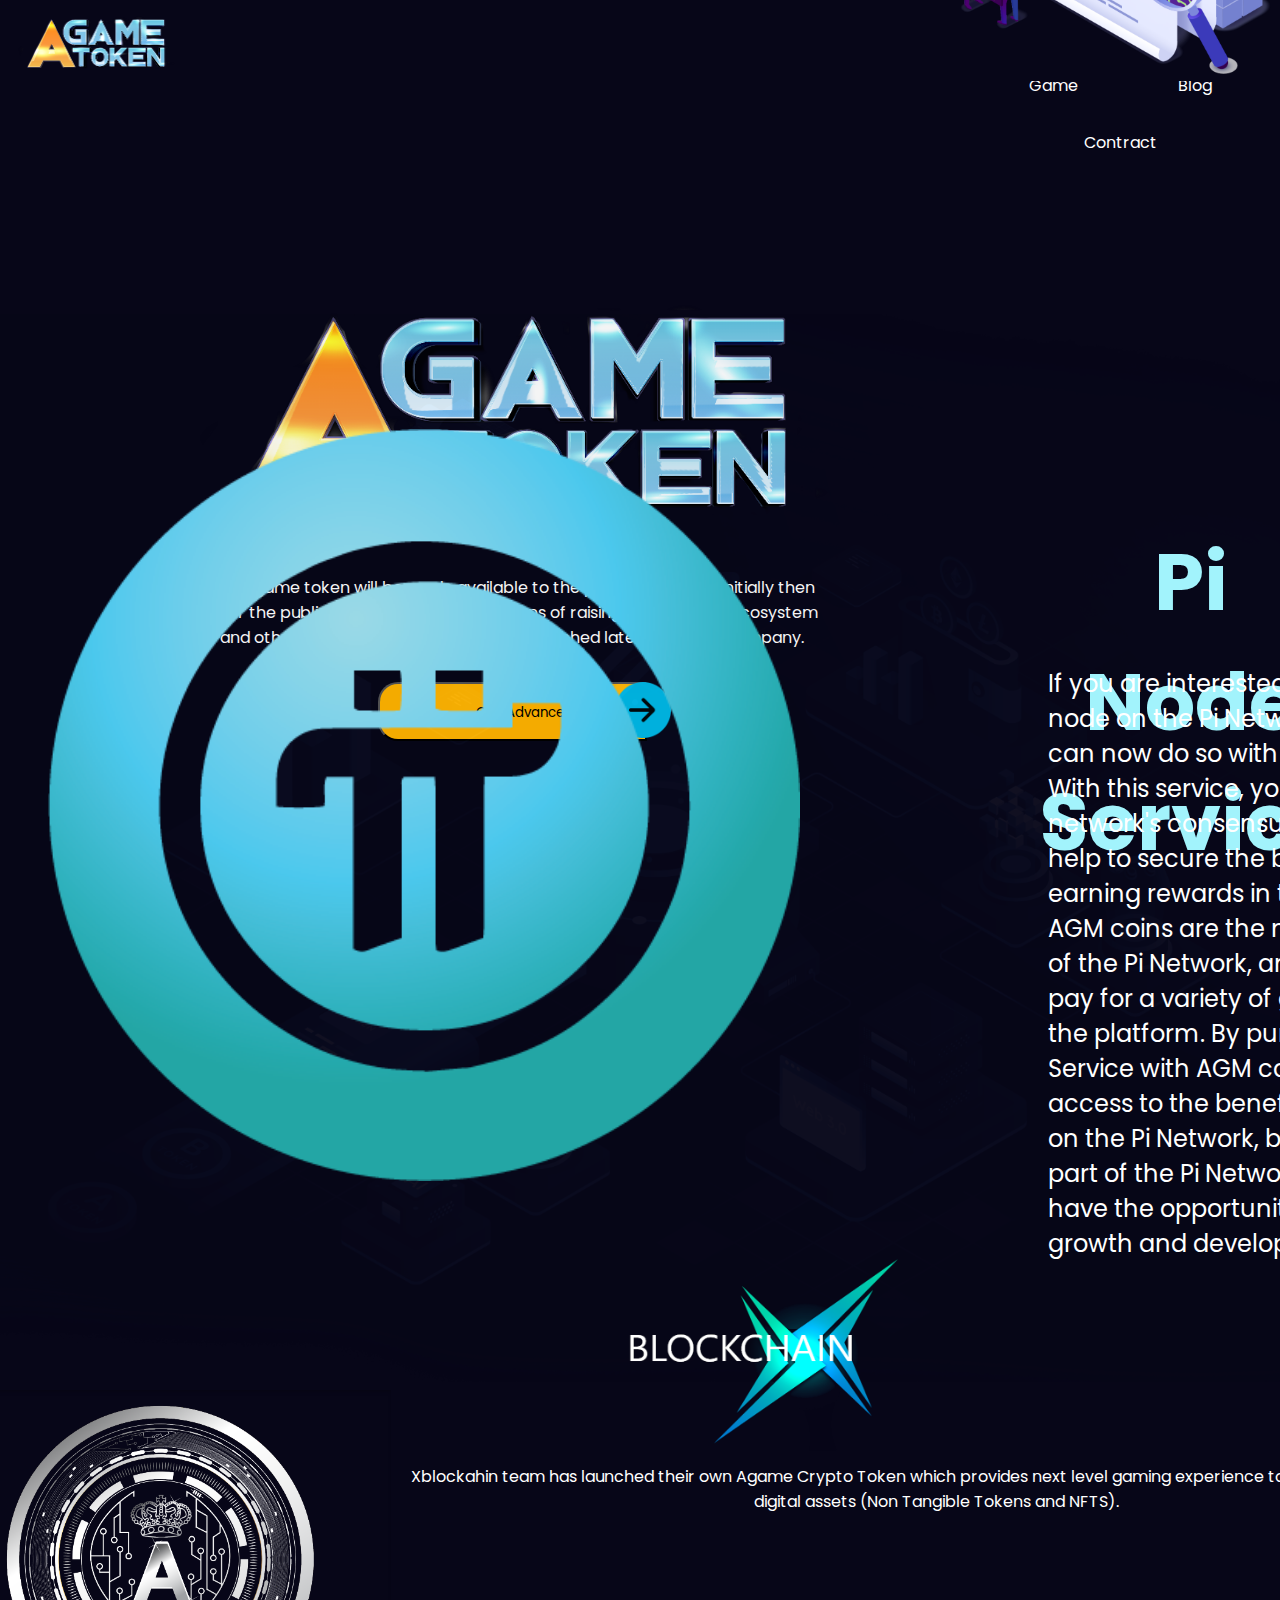
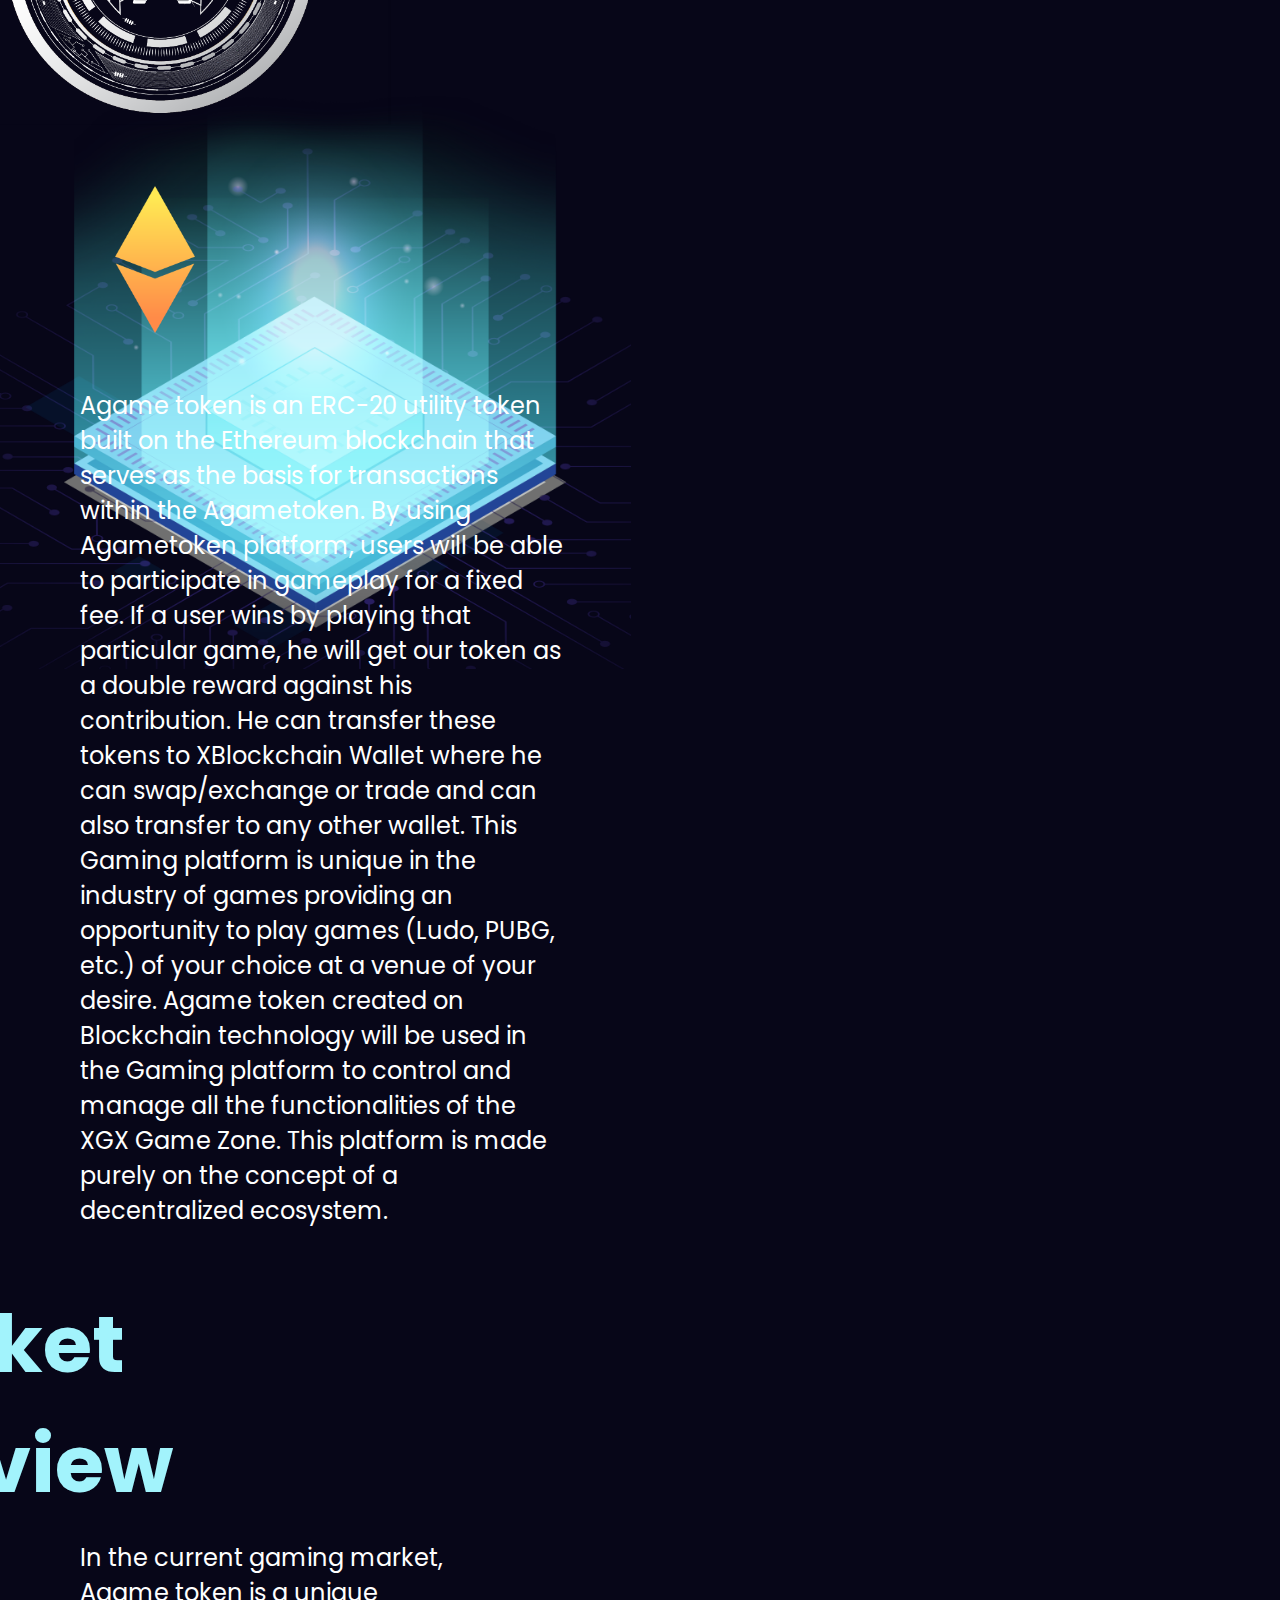
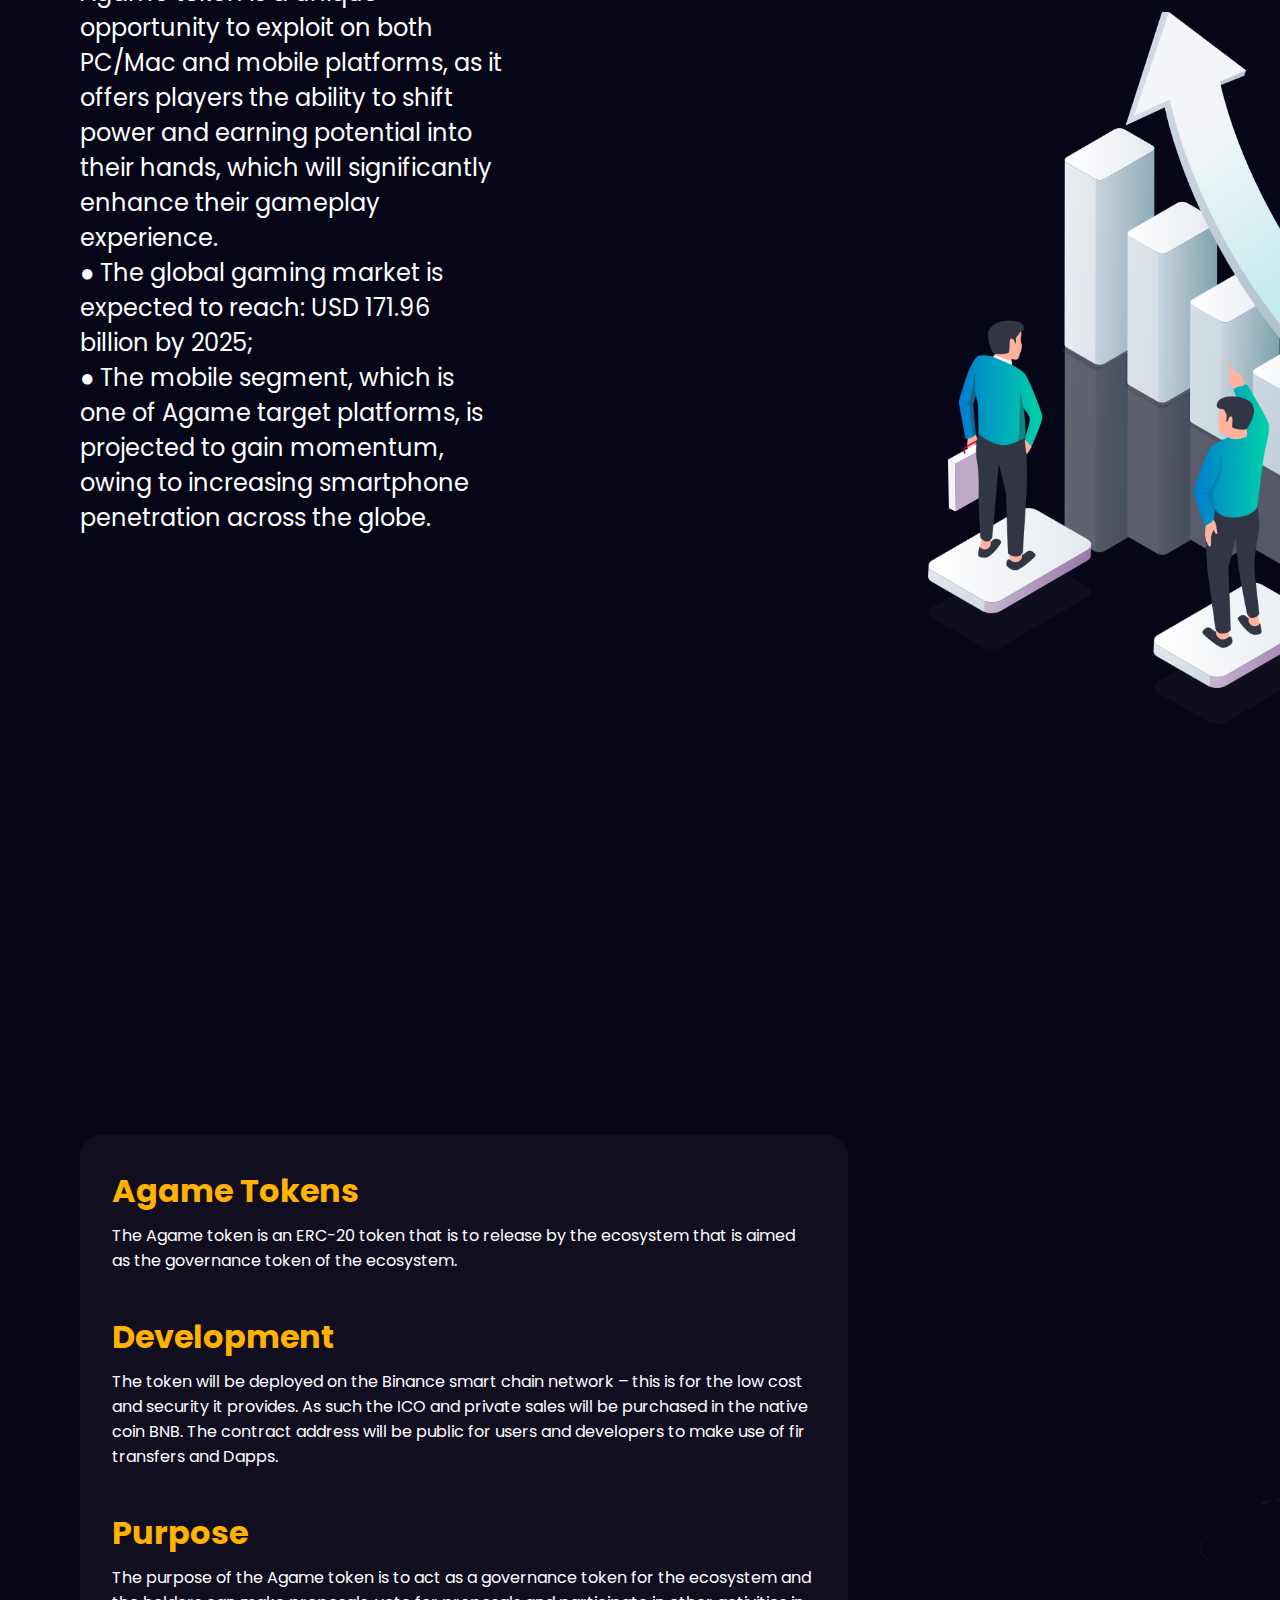
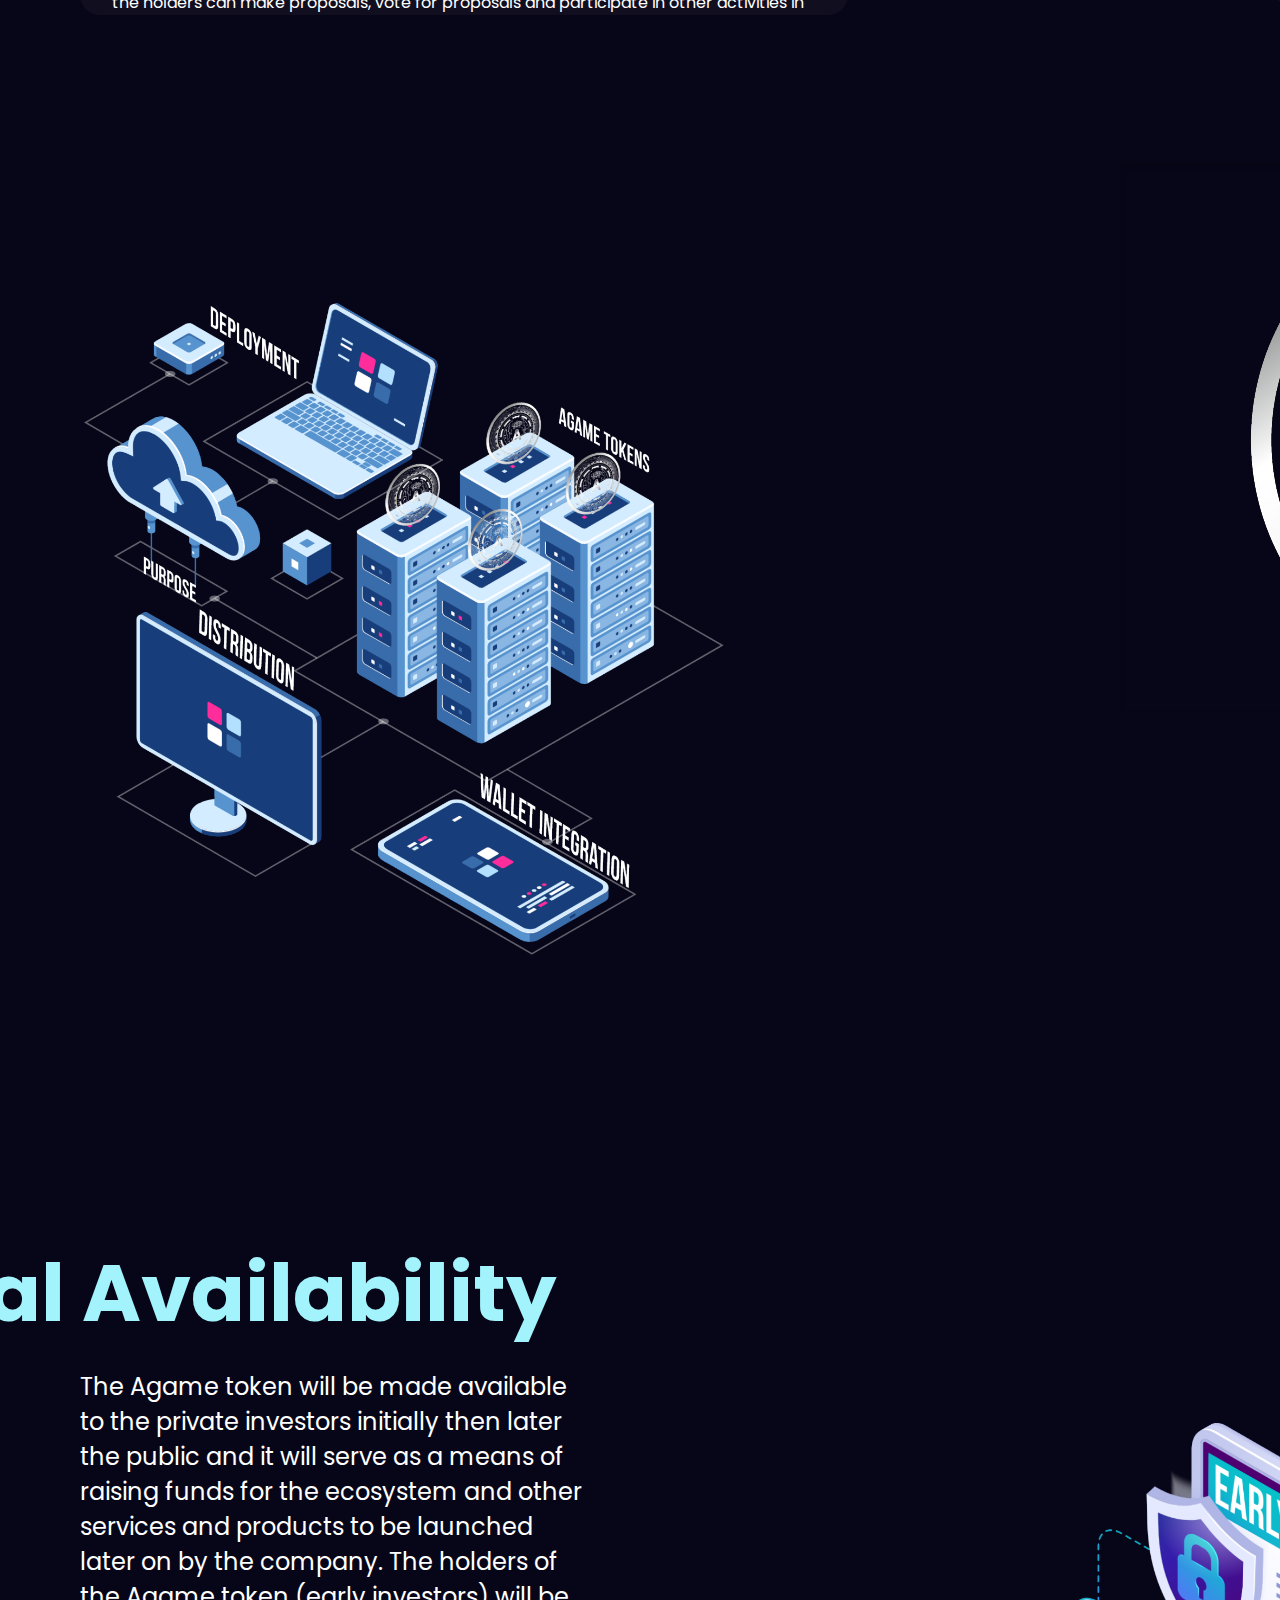
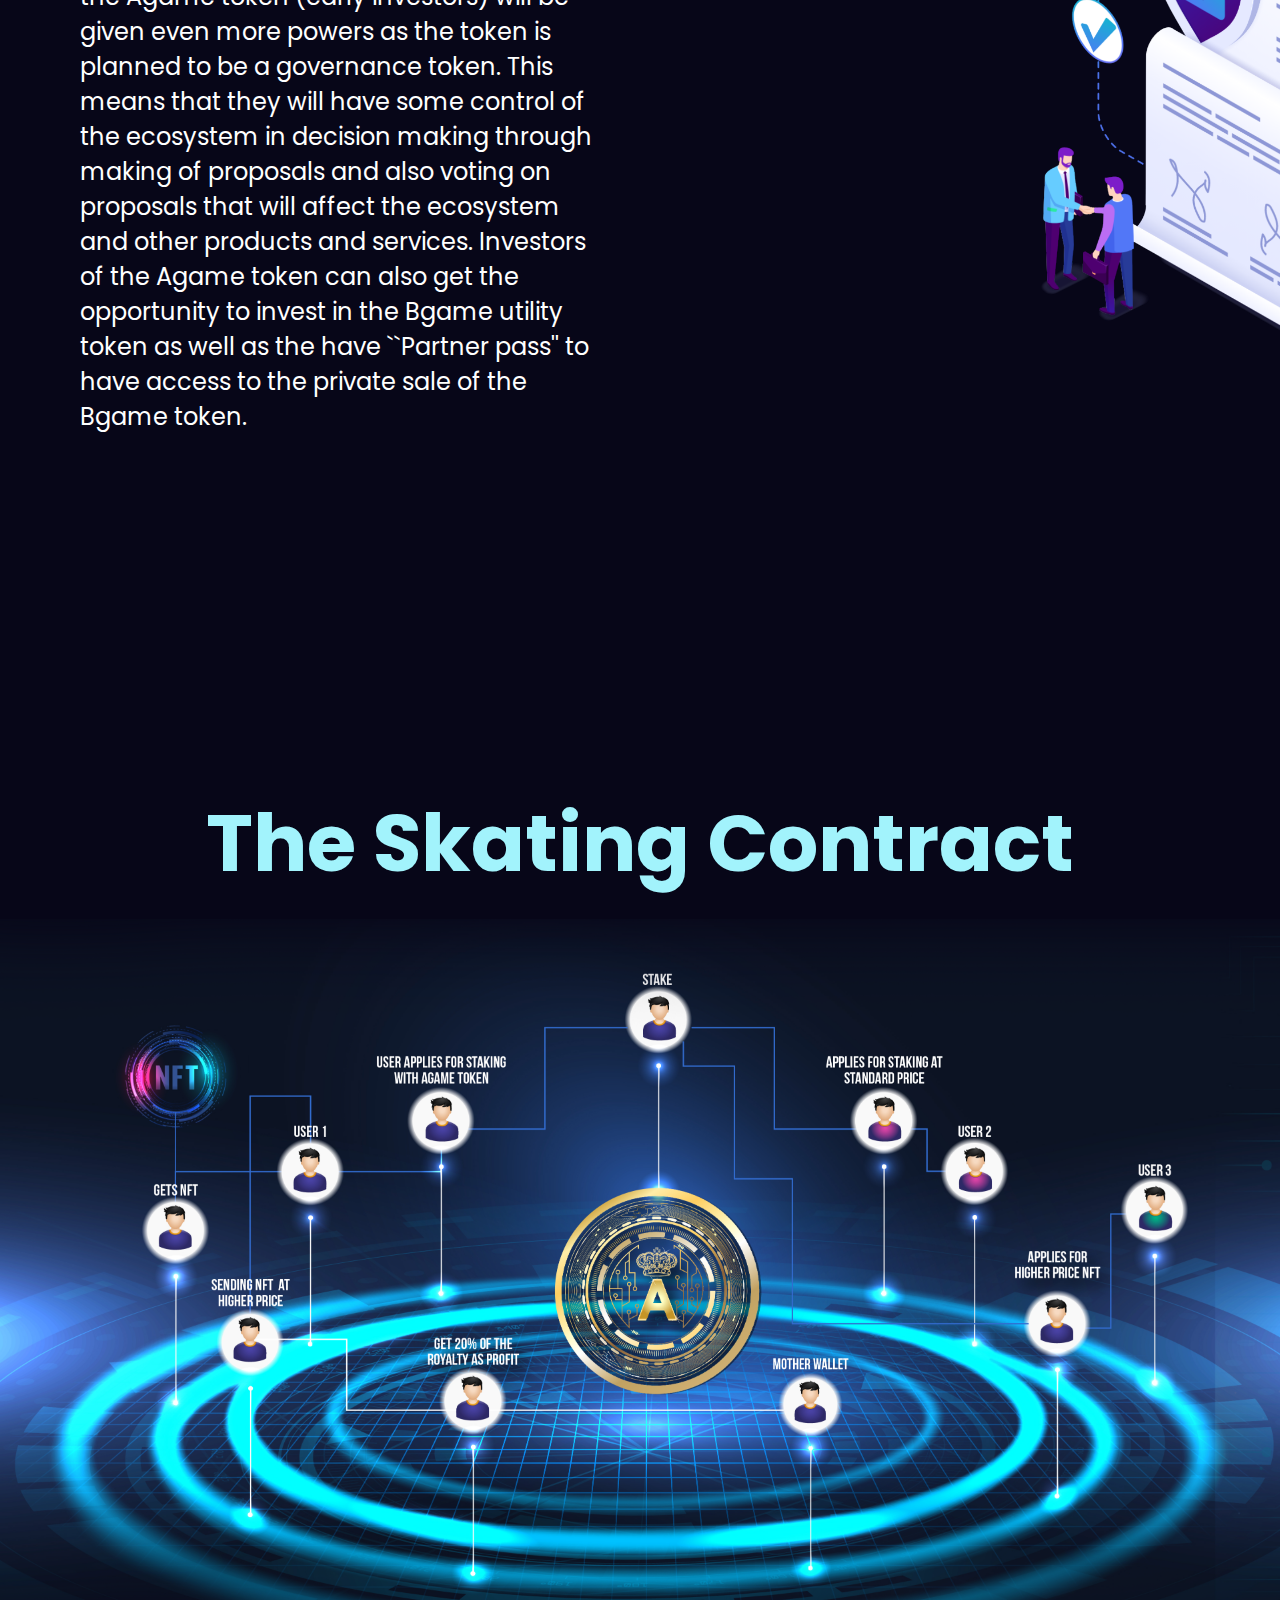
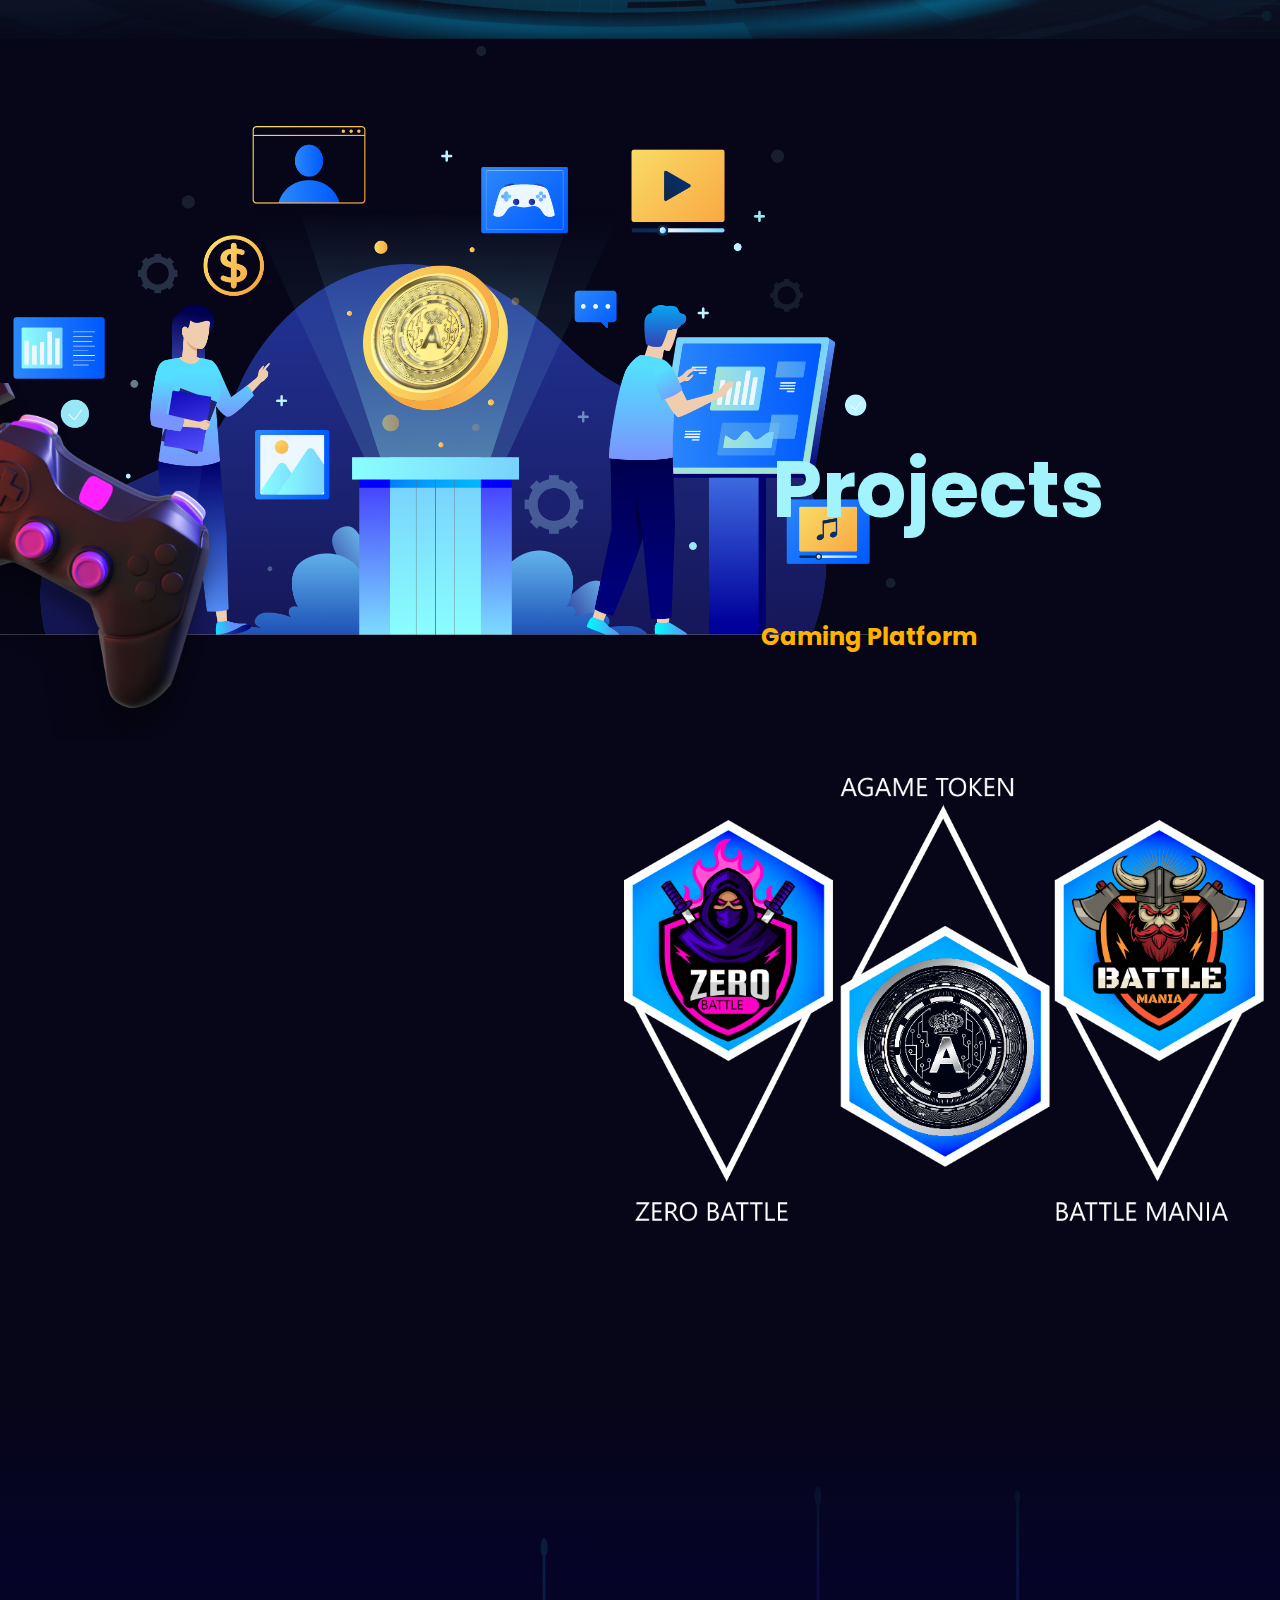
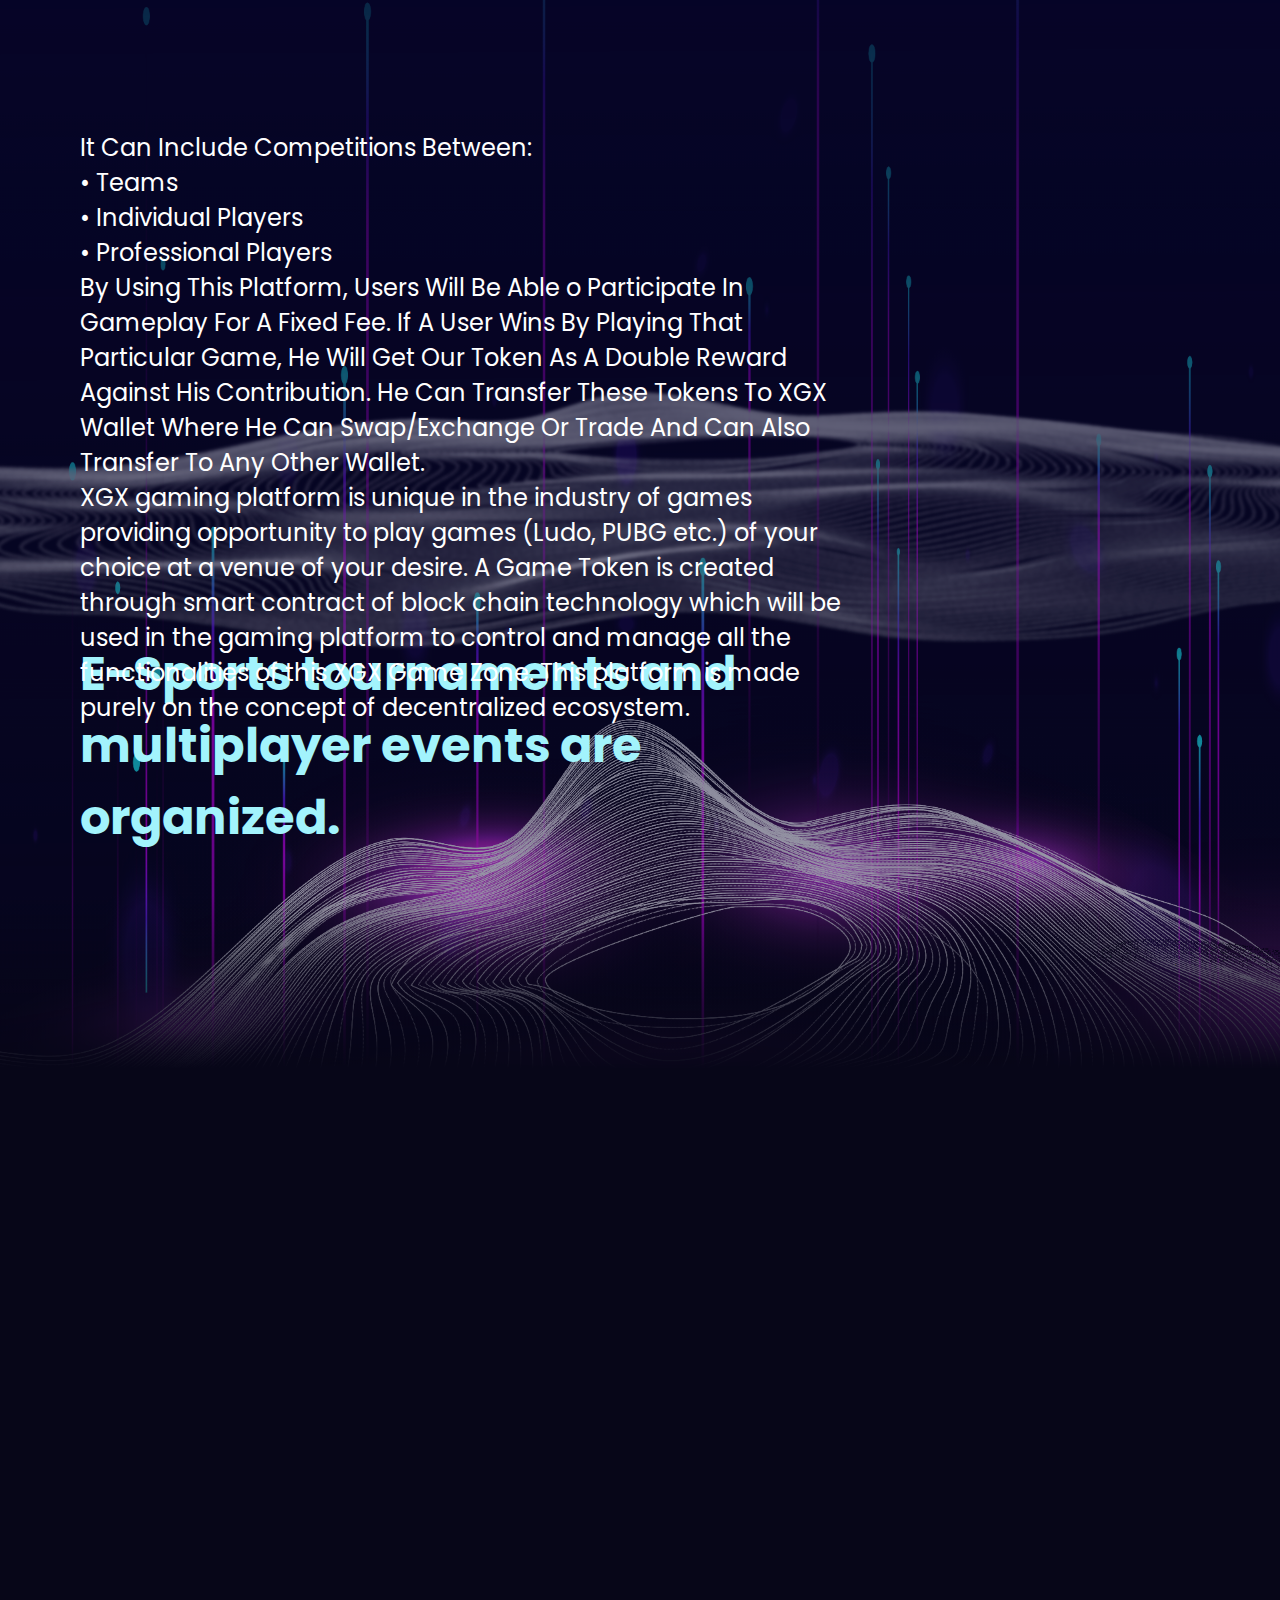
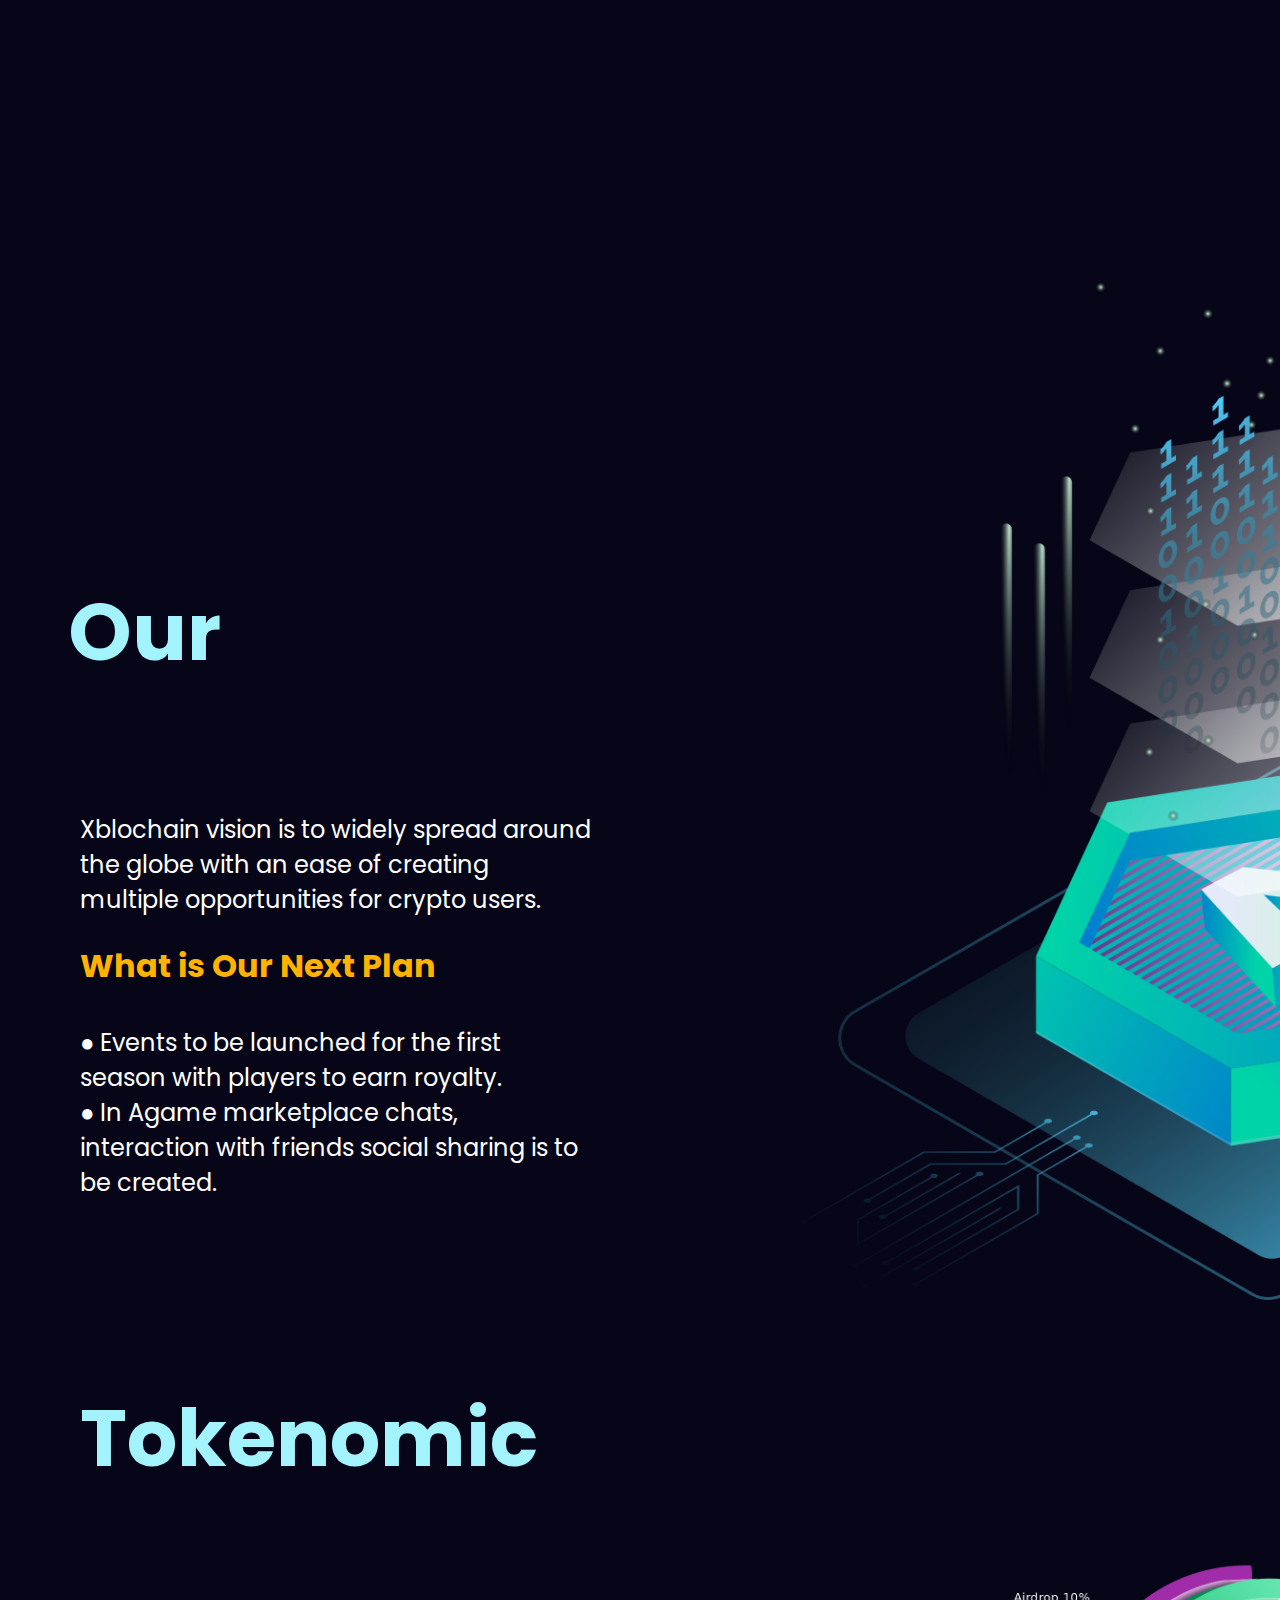
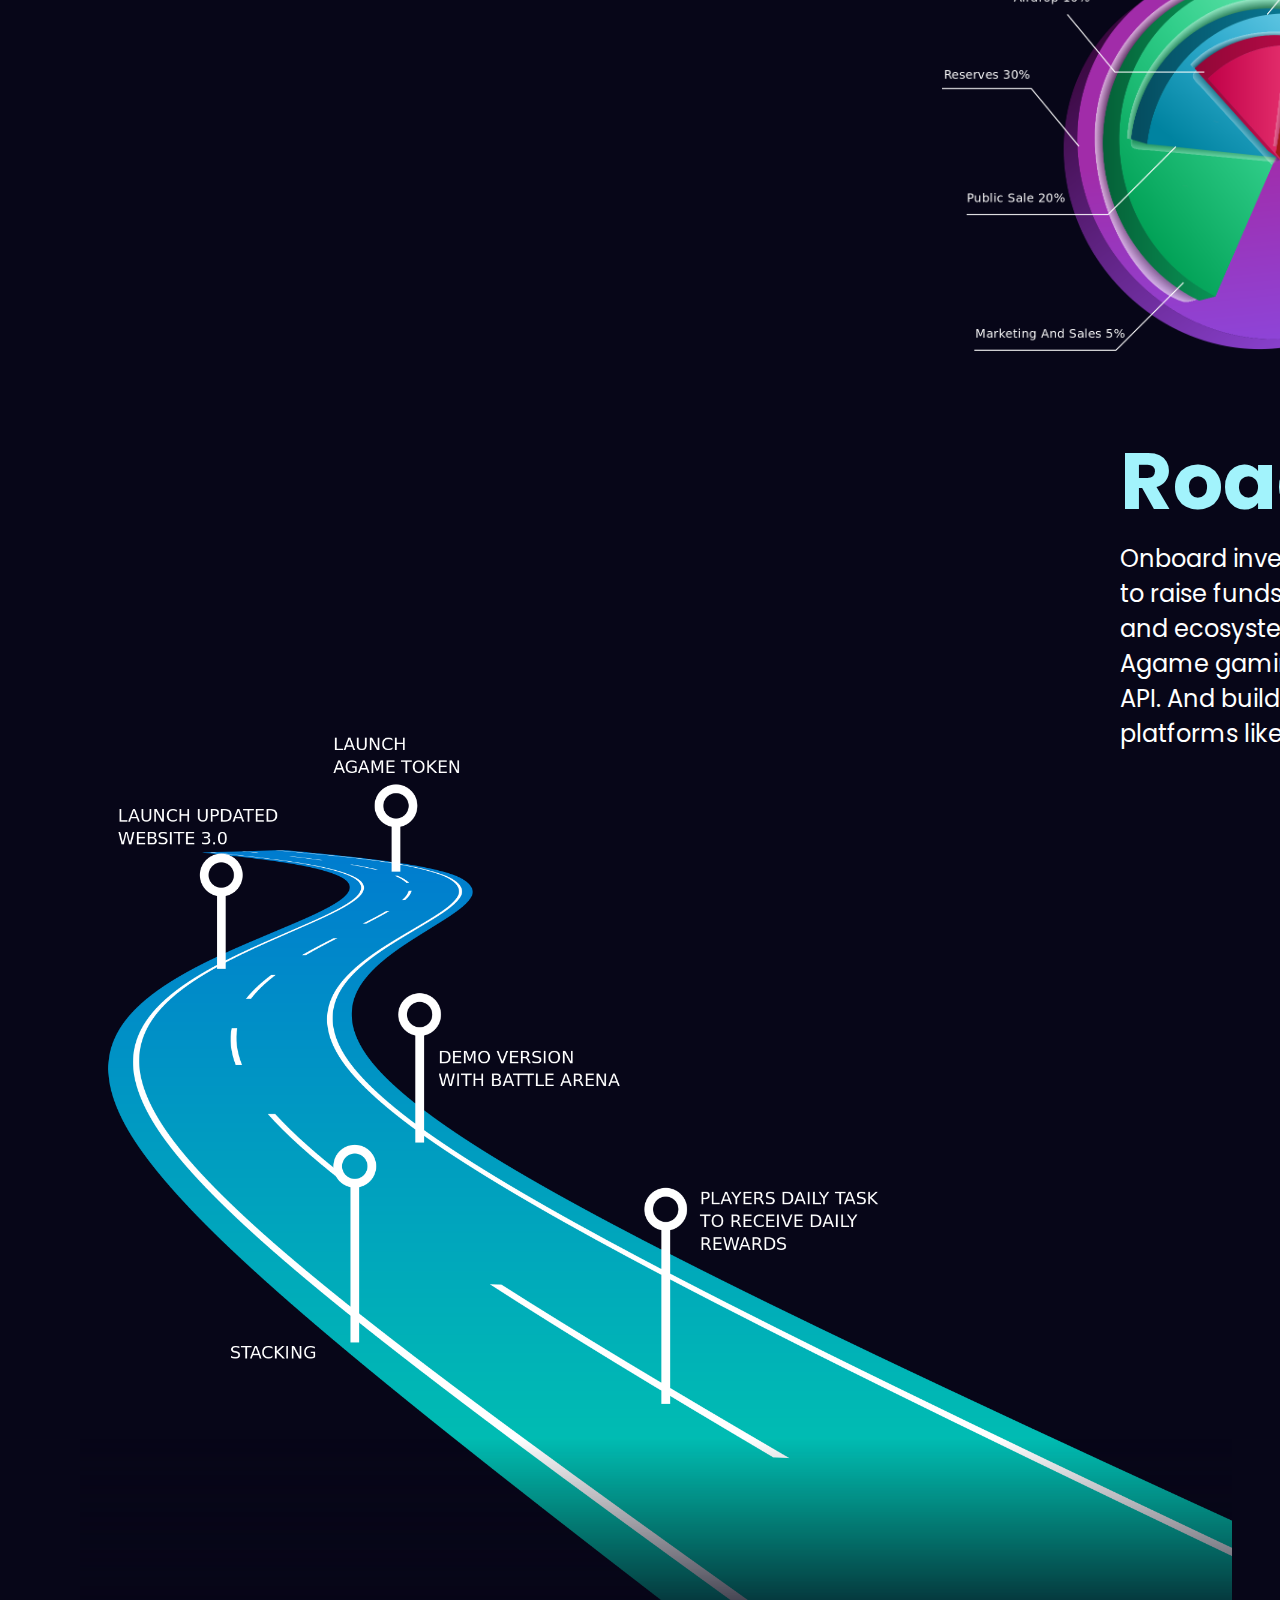
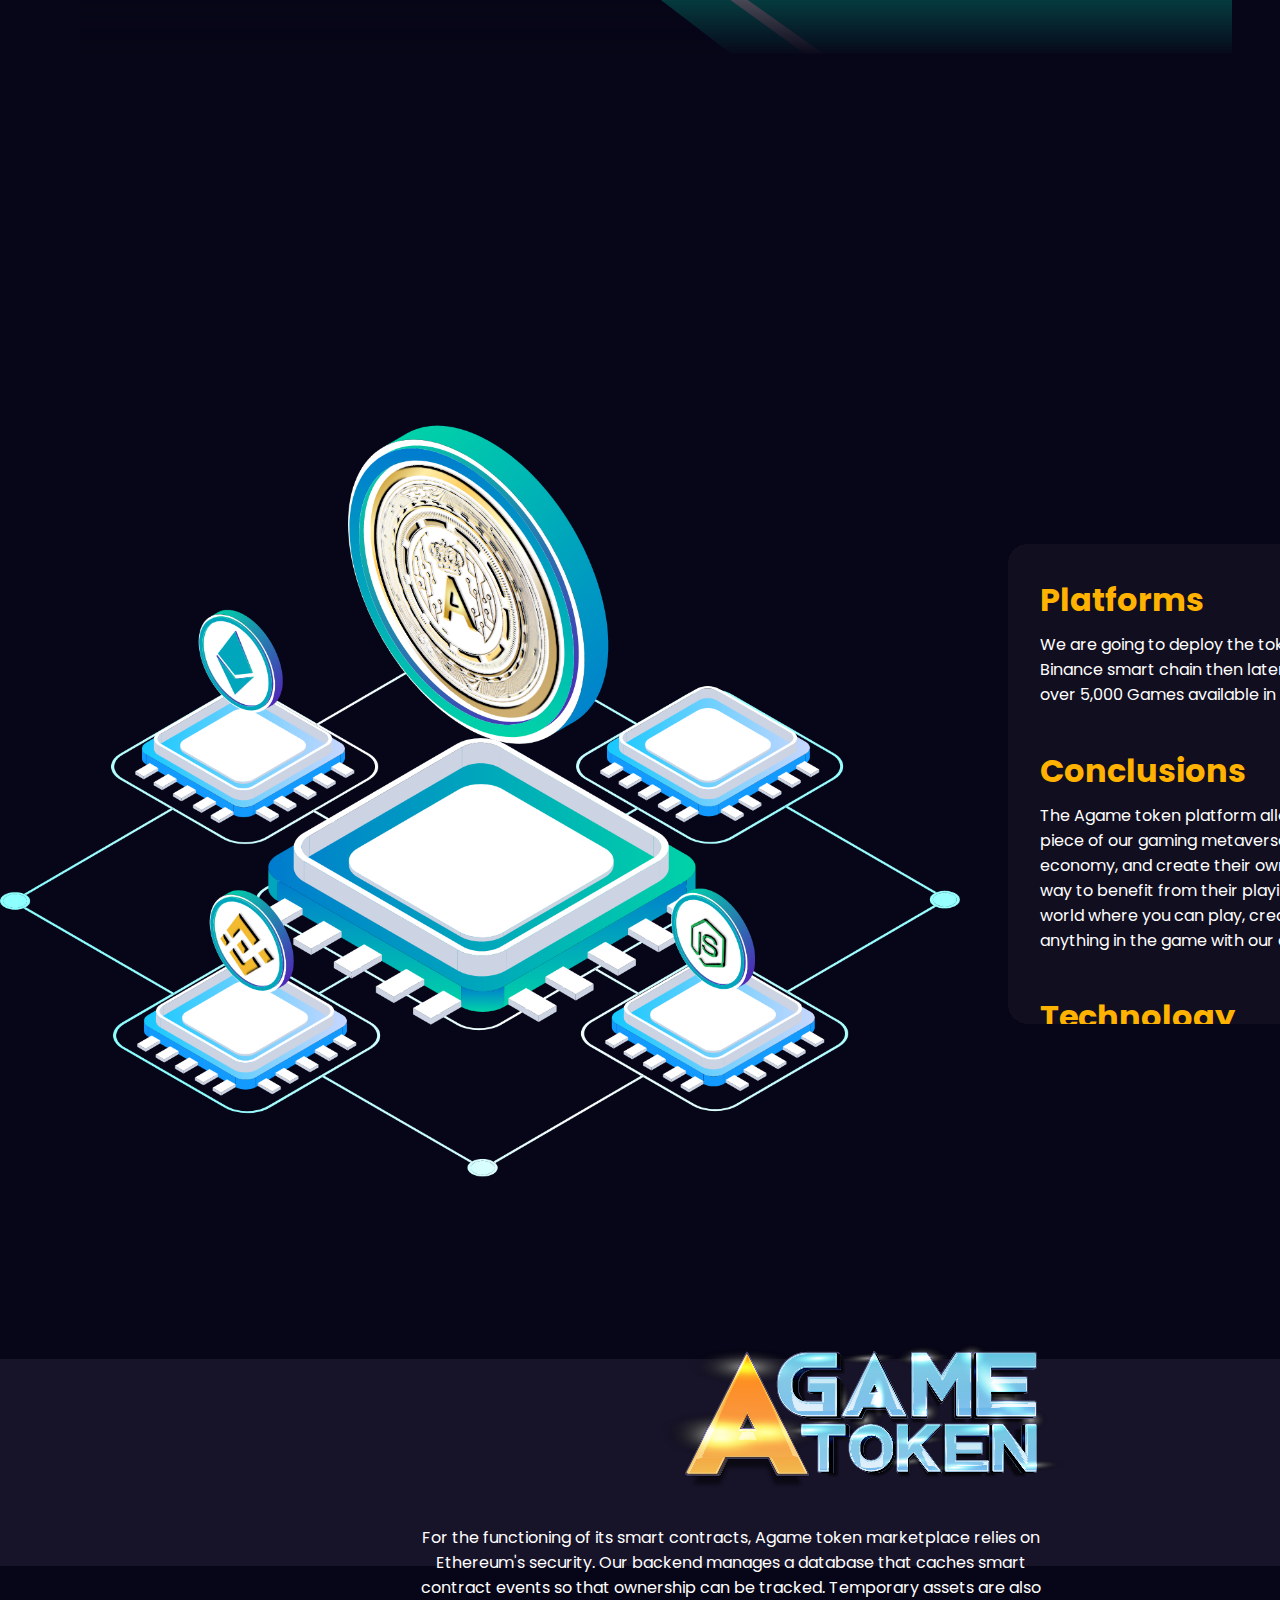
==== commit 5f7c1fed: "Add files via upload" ====
--- a/views/index.html
+++ b/views/index.html
@@ -8,6 +8,7 @@
     <title>A Game Token</title>
     <link rel="stylesheet" href="style.css">
     <link rel="stylesheet" href="smalllaptop.css">
+    <link rel="stylesheet" href="mobile.css">
 
     <link rel="preconnect" href="https://fonts.googleapis.com">
     <link rel="preconnect" href="https://fonts.gstatic.com" crossorigin>
@@ -17,312 +18,458 @@
 </head>
 
 <body>
-    <div class="navbar">
-        <img src="logo1.png" alt="A game Token Logo" class="logo">
-        <ul>
-            <li class="navmenu"> <a href="#">Home</a></li>
-            <li class="navmenu"> <a href="#">About Us</a></li>
-            <li class="navmenu"> <a href="#">Game</a></li>
-            <li class="navmenu"> <a href="#">Blog</a></li>
-            <li class="navmenu"> <a href="#">Contract</a></li>
-        </ul>
+    <div class="fles0">
+
+        <div class="navbar">
+            <img src="logo1.png" alt="A game Token Logo" class="logo">
+            <ul>
+                <li class="navmenu"> <a href="#">Home</a></li>
+                <li class="navmenu"> <a href="#">About Us</a></li>
+                <li class="navmenu"> <a href="#">Game</a></li>
+                <li class="navmenu"> <a href="#">Blog</a></li>
+                <li class="navmenu"> <a href="#">Contract</a></li>
+            </ul>
+        </div>
+
+        <div class="section2">
+            <img src="logo2.png" alt="Logo" class="sec2logo">
+            <div class="sec2para">
+
+                <p>The Agame token will be made available to the private investors initially then later the public and
+                    it
+                    will
+                    serve as a means of raising funds for the ecosystem and other services and products to be launched
+                    later
+                    on
+                    by the company.</p>
+                <button class="btn">Get Advance</button>
+                <img src="twelve.png" alt="arrow icon" class="arrow">
+            </div>
+        </div>
+        <div class="section1">
+            <img src="three.png" alt="Front page picture" class="sec1pic">
+        </div>
+        <div class="blockchain">
+            <img src=" thirteen.png" alt="" class="thirteen">
+            <!-- <div class="blockchainpara"> -->
+            <p>Xblockahin team has launched their own Agame Crypto Token which provides next level gaming experience to
+                the players by storing digital assets (Non Tangible Tokens and NFTS).</p>
+            <!-- </div> -->
+        </div>
+        <div class="section3">
+            <!-- <p>jkdbvdknvsdjk</p> -->
+            <img src=" ten2.png" alt="section2" class="ten">
+            <img src="twentytwo.png" alt="" class="sec3pic">
+            <h1 class="headzoom">Pi Node Service</h1>
+            <p>If you are interested in running your own node on the Pi Network blockchain, you can now do so with our
+                Pi
+                Node Service. With this service, you can participate in the network's consensus mechanism and help to
+                secure
+                the blockchain while also earning rewards in the form of AGM coins.
+
+                AGM coins are the native cryptocurrency of the Pi Network, and they can be used to pay for a variety of
+                goods and services on the platform. By purchasing our Pi Node Service with AGM coins, you not only gain
+                access to the benefits of running a node on the Pi Network, but you also become a part of the Pi Network
+                community and have the opportunity to contribute to the growth and development of the network.</p>
+        </div>
+        <div class="fles">
+
+
+            <div class="section4">
+                <div class="imgblock">
+
+                    <img src=" four.png" alt="">
+                    <img src=" forteen.png" alt="" id="forteen">
+                    <img src=" Acoin.png" alt="" id="Acoin">
+                </div>
+                <!-- <div class="sec4para"> -->
+                <p>
+                    Agame token is an ERC-20 utility token built on the Ethereum blockchain that serves as the basis for
+                    transactions within the Agametoken.
+                    By using Agametoken platform, users will be able to participate in gameplay for a fixed fee. If a
+                    user
+                    wins
+                    by playing that particular game, he will get our token as a double reward against his contribution.
+                    He
+                    can
+                    transfer these tokens to XBlockchain Wallet where he can swap/exchange or trade and can also
+                    transfer to
+                    any
+                    other wallet.
+
+                    This Gaming platform is unique in the industry of games providing an opportunity to play games
+                    (Ludo,
+                    PUBG,
+                    etc.) of your choice at a venue of your desire.
+
+                    Agame token created on Blockchain technology will be used in the Gaming platform to control and
+                    manage
+                    all
+                    the functionalities of the XGX Game Zone. This platform is made purely on the concept of a
+                    decentralized
+                    ecosystem.
+
+                </p>
+                <!-- </div> -->
+            </div>
+            <div class="fles2">
+
+
+                <div class="section5">
+                    <img src=" fifteen.png" alt="" id="fifteen">
+                    <!-- <div class="sec5para"> -->
+                    <h1 class="headzoom">Market Overview</h1>
+                    <p>In the current gaming market, Agame token is a unique opportunity to exploit on both PC/Mac and
+                        mobile
+                        platforms, as it offers players the ability to shift power and earning potential into their
+                        hands,
+                        which
+                        will significantly enhance their gameplay experience.
+                        <br>
+                        ● The global gaming market is expected to reach: USD 171.96 billion by 2025;
+                        <br>
+                        ● The mobile segment, which is one of Agame target platforms, is projected to gain momentum,
+                        owing
+                        to
+                        increasing smartphone penetration across the globe.
+                    </p>
+                    <!-- </div> -->
+                </div>
+                <div class="fles4">
+
+                    <div class="section6">
+                        <h1 class="headzoom token">Token</h1>
+                        <img src=" forteen.png" alt="" id="tokenpic">
+                        <div class="scrolltoken">
+                            <div class="agame" id="agame">
+                                <h1>Agame Tokens</h1>
+                                <p>The Agame token is an ERC-20 token that is to release by the ecosystem that is aimed
+                                    as
+                                    the
+                                    governance token of the ecosystem.</p>
+                            </div>
+                            <div class="agame" id="development">
+                                <h1>Development</h1>
+                                <p>The token will be deployed on the Binance smart chain network – this is for the low
+                                    cost
+                                    and
+                                    security
+                                    it provides. As such the ICO and private sales will be purchased in the native coin
+                                    BNB.
+                                    The
+                                    contract address will be public for users and developers to make use of fir
+                                    transfers
+                                    and
+                                    Dapps.
+                                </p>
+                            </div>
+                            <div class="agame" id="Purpose">
+                                <h1>Purpose</h1>
+                                <p>The purpose of the Agame token is to act as a governance token for the ecosystem and
+                                    the
+                                    holders
+                                    can
+                                    make proposals, vote for proposals and participate in other activities in the
+                                    ecosystem.
+                                    This is
+                                    necessary because it gives control to the community to make choices in the
+                                    ecosystem.
+                                </p>
+                            </div>
+                            <div class="agame" id="wallet">
+                                <h1>Wallet Integration</h1>
+                                <p>As a token that is that ERC-20 compliant and is deployed on the Binance smart chain
+                                    network –
+                                    which
+                                    is EVM compatible, the Agame token is compatible with most wallets that in use
+                                    including
+                                    metamask,
+                                    trustwallet and others.
+
+                                    It is even more compatible with the Xwallet, the native wallet of the ecosystem.
+                                    This
+                                    facilitates
+                                    the rate of transactions and ease in the ecosystem.
+                                </p>
+                            </div>
+                            <div class="agame" id="distribution">
+                                <h1>Distribution</h1>
+                                <p>The distribution of the token is as follows – 20% for early investors and partners,
+                                    40%
+                                    for
+                                    ICO,
+                                    10%
+                                    for development and 30% for staking purposes.</p>
+                            </div>
+                        </div>
+                    </div>
+
+
+                    <div class="section7">
+                        <img src=" twenty.png" alt="" id="twenty">
+                        <img src=" five.png" alt="" id="five">
+                        <img src=" Acoin.png" alt="" id="sec7coin">
+                    </div>
+
+                    <div class="fles5">
+
+                        <div class="section8">
+                            <img src=" three.png" alt="" id="sec8pic">
+                            <h1 class="headzoom initial">Initial Availability</h1>
+                            <p>The Agame token will be made available to the private investors initially then later the
+                                public
+                                and
+                                it
+                                will
+                                serve as a means of raising funds for the ecosystem and other services and products to
+                                be
+                                launched
+                                later
+                                on
+                                by the company.
+
+                                The holders of the Agame token (early investors) will be given even more powers as the
+                                token
+                                is
+                                planned
+                                to
+                                be a governance token. This means that they will have some control of the ecosystem in
+                                decision
+                                making
+                                through making of proposals and also voting on proposals that will affect the ecosystem
+                                and
+                                other
+                                products
+                                and services.
+
+                                Investors of the Agame token can also get the opportunity to invest in the Bgame utility
+                                token
+                                as
+                                well
+                                as
+                                the have ``Partner pass'' to have access to the private sale of the Bgame token.</p>
+                        </div>
+
+
+                        <div class="section10">
+                            <h1 class="headzoom">The Skating Contract</h1>
+                            <img src=" one.png" alt="" class="sec10pic">
+                        </div>
+
+
+                        <div class="fles3">
+
+
+                            <div class="section9">
+                                <img src=" six.png" alt="" id="sec9pic">
+                                <h3 class="head3">You can have a measure of control of the ecosystem by making and
+                                    voting on
+                                    proposals.
+                                    Early access to new services and products that will be launched in the ecosystem.
+                                    Whitelisting for the launch of the Bgame utility token.
+                                </h3>
+                            </div>
+
+                            <div class="section11">
+                                <img src=" twentyone.png" alt="" class="bg">
+                                <img src=" joystick.png" alt="" id="joystick">
+                                <img src=" eleven.png" alt="" id="eleven">
+                                <h1 class="headzoom sec11h1">Projects</h1>
+                                <div class="rectangle"></div>
+                                <h4>Gaming Platform</h4>
+                                <img src=" two.png" alt="" class="sec11pic">
+                                <img src=" phone.png" alt="" class="phone">
+
+
+
+
+                                <h1 class="esport">E-Sports tournaments and multiplayer events are organized.</h1>
+                                <p class="esportpara">It Can Include Competitions Between:
+                                    <br>
+                                    • Teams <br>
+                                    • Individual Players <br>
+                                    • Professional Players <br>
+
+                                    By Using This Platform, Users Will Be Able o Participate In Gameplay For A Fixed
+                                    Fee. If
+                                    A
+                                    User
+                                    Wins
+                                    By
+                                    Playing That Particular Game, He Will Get Our Token As A Double Reward Against His
+                                    Contribution.
+                                    He
+                                    Can
+                                    Transfer These Tokens To XGX Wallet Where He Can Swap/Exchange Or Trade And Can Also
+                                    Transfer To
+                                    Any
+                                    Other
+                                    Wallet.
+                                    <br>XGX gaming platform is unique in the industry of games providing opportunity to
+                                    play
+                                    games
+                                    (Ludo,
+                                    PUBG
+                                    etc.) of your choice at a venue of your desire. A Game Token is created through
+                                    smart
+                                    contract
+                                    of
+                                    block
+                                    chain technology which will be used in the gaming platform to control and manage all
+                                    the
+                                    functionalities
+                                    of
+                                    this XGX Game Zone. This platform is made purely on the concept of decentralized
+                                    ecosystem.
+
+                                </p>
+                            </div>
+
+
+
+
+
+                            <div class="section13">
+                                <img src=" sixteen.png" alt="" class="sec13pic">
+                                <h1 class="headzoom">Our Vision</h1>
+                                <p class="sec13para">Xblochain vision is to widely spread around the globe with an ease
+                                    of
+                                    creating
+                                    multiple
+                                    opportunities for
+                                    crypto users. </p><br>
+                                <h3>What is Our Next Plan</h3>
+                                <p class="sec13para2">
+                                    <br>● Events to be launched for the first season with players to earn royalty.
+                                    <br>
+                                    ● In Agame marketplace chats, interaction with friends social sharing is to be
+                                    created.
+                                </p>
+                            </div>
+
+
+
+
+
+                            <div class="section14">
+                                <h1 class="headzoom">Tokenomic</h1>
+                                <img src=" nineteen.png" alt="" class="nineteen">
+                                <p>Reserves 30% <br>Business
+                                    Developers 5%<br>
+                                    Legal Issues 5%<br>
+                                    Maintenance 5%<br>
+                                    Marketing And Sales 5%<br>
+
+                                    Public<br>
+                                    Public Sale 20%<br>
+                                    Airdrop 10%<br>
+
+
+                                    Investors 7%<br>
+                                    Partners 13%</p>
+                            </div>
+
+
+
+
+                            <div class="section15">
+                                <img src=" seventeen.png" alt="" class="sec15pic">
+                                <h1 class="headzoom">Road Map</h1>
+                                <p>Onboard investors and partners to raise funds for our project and ecosystem.
+                                    Developing
+                                    the
+                                    Agame
+                                    gaming
+                                    platform and API. And building other platforms like Bgame.</p>
+                            </div>
+
+
+
+
+                            <div class="section16">
+                                <img src=" seven.png" alt="" class="sec16pic">
+                                <div class="scrolltoken scrollbox">
+                                    <div class="agame bgame">
+                                        <h1>Platforms</h1>
+                                        <p>We are going to deploy the tokens and other projects on Binance
+                                            smart chain then later on our own Blockchain. Initially over 5,000 Games
+                                            available
+                                            in
+                                            our
+                                            marketplace
+                                        </p>
+                                    </div>
+                                    <div class="agame bgame">
+                                        <h1>Conclusions</h1>
+                                        <p>The Agame token platform allows players and creators to own a piece of our
+                                            gaming
+                                            metaverse,
+                                            participate in governance and economy, and create their own games and
+                                            enjoying a
+                                            simple
+                                            way
+                                            to
+                                            benefit from their playing time.
+
+                                            We will soon build a virtual world where you can play, create, collect,
+                                            earn,
+                                            govern,
+                                            and
+                                            own
+                                            anything in the game with our experienced and dedicated team.
+                                        </p>
+                                    </div>
+                                    <div class="agame bgame">
+                                        <h1>Technology</h1>
+                                        <p>Blockchain technology is used to record ownership of tokens and
+                                            allow owners to transfer/sell/use them without restriction. We are
+                                            using telegram bot, solidity smart contracts and node.js
+                                            programming languages.
+                                        </p>
+                                    </div>
+                                    <div class="agame bgame">
+                                        <h1>Security</h1>
+                                        <p>For the functioning of its smart contracts, Agame token marketplace relies on
+                                            Ethereum's
+                                            security.
+                                            Our backend manages a database that caches smart contract events so that
+                                            ownership
+                                            can
+                                            be
+                                            tracked.
+                                            Temporary assets are also stored in our backend.
+                                        </p>
+                                    </div>
+                                </div>
+                            </div>
+
+
+                            <div class="last">
+                                <img src="logo.png" alt="" class="lastpic">
+                                <p>For the functioning of its smart contracts, Agame token marketplace relies on
+                                    Ethereum's
+                                    security.
+                                    Our
+                                    backend manages a database that caches smart contract events so that ownership can
+                                    be
+                                    tracked.
+                                    Temporary
+                                    assets are also stored in our backend.</p>
+                            </div>
+
+
+                            <div class="lastfoo">
+                                <p>©2022 Copyrights. All Rights Reserved by Agametoken.</p>
+                            </div>
+                        </div>
+                    </div>
+
+                </div>
+
+            </div>
+        </div>
     </div>
 
-    <div class="section2">
-        <img src="logo2.png" alt="Logo" class="sec2logo">
-        <div class="sec2para">
-
-            <p>The Agame token will be made available to the private investors initially then later the public and it
-                will
-                serve as a means of raising funds for the ecosystem and other services and products to be launched later
-                on
-                by the company.</p>
-            <button class="btn">Get Advance</button>
-            <img src="twelve.png" alt="arrow icon" class="arrow">
-        </div>
-    </div>
-    <div class="section1">
-        <img src="three.png" alt="Front page picture" class="sec1pic">
-    </div>
-    <div class="blockchain">
-        <img src=" thirteen.png" alt="" class="thirteen">
-        <!-- <div class="blockchainpara"> -->
-        <p>Xblockahin team has launched their own Agame Crypto Token which provides next level gaming experience to
-            the players by storing digital assets (Non Tangible Tokens and NFTS).</p>
-        <!-- </div> -->
-    </div>
-    <div class="section3">
-        <!-- <p>jkdbvdknvsdjk</p> -->
-        <img src=" ten2.png" alt="section2" class="ten">
-        <img src="twentytwo.png" alt="" class="sec3pic">
-        <h1 class="headzoom">Pi Node Service</h1>
-        <p>If you are interested in running your own node on the Pi Network blockchain, you can now do so with our Pi
-            Node Service. With this service, you can participate in the network's consensus mechanism and help to secure
-            the blockchain while also earning rewards in the form of AGM coins.
-
-            AGM coins are the native cryptocurrency of the Pi Network, and they can be used to pay for a variety of
-            goods and services on the platform. By purchasing our Pi Node Service with AGM coins, you not only gain
-            access to the benefits of running a node on the Pi Network, but you also become a part of the Pi Network
-            community and have the opportunity to contribute to the growth and development of the network.</p>
-    </div>
-
-    <div class="section4">
-        <img src=" four.png" alt="">
-        <img src=" forteen.png" alt="" id="forteen">
-        <img src=" Acoin.png" alt="" id="Acoin">
-        <!-- <div class="sec4para"> -->
-        <p>
-            Agame token is an ERC-20 utility token built on the Ethereum blockchain that serves as the basis for
-            transactions within the Agametoken.
-            By using Agametoken platform, users will be able to participate in gameplay for a fixed fee. If a user
-            wins
-            by playing that particular game, he will get our token as a double reward against his contribution. He
-            can
-            transfer these tokens to XBlockchain Wallet where he can swap/exchange or trade and can also transfer to
-            any
-            other wallet.
-
-            This Gaming platform is unique in the industry of games providing an opportunity to play games (Ludo,
-            PUBG,
-            etc.) of your choice at a venue of your desire.
-
-            Agame token created on Blockchain technology will be used in the Gaming platform to control and manage
-            all
-            the functionalities of the XGX Game Zone. This platform is made purely on the concept of a decentralized
-            ecosystem.
-
-        </p>
-        <!-- </div> -->
-    </div>
-    <div class="section5">
-        <img src=" fifteen.png" alt="" id="fifteen">
-        <!-- <div class="sec5para"> -->
-        <h1 class="headzoom">Market Overview</h1>
-        <p>In the current gaming market, Agame token is a unique opportunity to exploit on both PC/Mac and mobile
-            platforms, as it offers players the ability to shift power and earning potential into their hands, which
-            will significantly enhance their gameplay experience.
-            <br>
-            ● The global gaming market is expected to reach: USD 171.96 billion by 2025;
-            <br>
-            ● The mobile segment, which is one of Agame target platforms, is projected to gain momentum, owing to
-            increasing smartphone penetration across the globe.
-        </p>
-        <!-- </div> -->
-    </div>
-    <div class="section6">
-        <h1 class="headzoom token">Token</h1>
-        <img src=" forteen.png" alt="" id="tokenpic">
-        <div class="scrolltoken">
-            <div class="agame" id="agame">
-                <h1>Agame Tokens</h1>
-                <p>The Agame token is an ERC-20 token that is to release by the ecosystem that is aimed as the
-                    governance token of the ecosystem.</p>
-            </div>
-            <div class="agame" id="development">
-                <h1>Development</h1>
-                <p>The token will be deployed on the Binance smart chain network – this is for the low cost and security
-                    it provides. As such the ICO and private sales will be purchased in the native coin BNB. The
-                    contract address will be public for users and developers to make use of fir transfers and Dapps.</p>
-            </div>
-            <div class="agame" id="Purpose">
-                <h1>Purpose</h1>
-                <p>The purpose of the Agame token is to act as a governance token for the ecosystem and the holders can
-                    make proposals, vote for proposals and participate in other activities in the ecosystem. This is
-                    necessary because it gives control to the community to make choices in the ecosystem.</p>
-            </div>
-            <div class="agame" id="wallet">
-                <h1>Wallet Integration</h1>
-                <p>As a token that is that ERC-20 compliant and is deployed on the Binance smart chain network – which
-                    is EVM compatible, the Agame token is compatible with most wallets that in use including metamask,
-                    trustwallet and others.
-
-                    It is even more compatible with the Xwallet, the native wallet of the ecosystem. This facilitates
-                    the rate of transactions and ease in the ecosystem.
-                </p>
-            </div>
-            <div class="agame" id="distribution">
-                <h1>Distribution</h1>
-                <p>The distribution of the token is as follows – 20% for early investors and partners, 40% for ICO, 10%
-                    for development and 30% for staking purposes.</p>
-            </div>
-        </div>
-    </div>
-
-
-    <div class="section7">
-        <img src=" twenty.png" alt="" id="twenty">
-        <img src=" five.png" alt="" id="five">
-        <img src=" Acoin.png" alt="" id="sec7coin">
-    </div>
-
-
-    <div class="section8">
-        <img src=" three.png" alt="" id="sec8pic">
-        <h1 class="headzoom initial">Initial Availability</h1>
-        <p>The Agame token will be made available to the private investors initially then later the public and it will
-            serve as a means of raising funds for the ecosystem and other services and products to be launched later on
-            by the company.
-
-            The holders of the Agame token (early investors) will be given even more powers as the token is planned to
-            be a governance token. This means that they will have some control of the ecosystem in decision making
-            through making of proposals and also voting on proposals that will affect the ecosystem and other products
-            and services.
-
-            Investors of the Agame token can also get the opportunity to invest in the Bgame utility token as well as
-            the have ``Partner pass'' to have access to the private sale of the Bgame token.</p>
-    </div>
-
-    <div class="section9">
-        <img src=" six.png" alt="" id="sec9pic">
-        <h3 class="head3">You can have a measure of control of the ecosystem by making and voting on proposals.
-            Early access to new services and products that will be launched in the ecosystem.
-            Whitelisting for the launch of the Bgame utility token.
-        </h3>
-    </div>
-
-
-    <div class="section10">
-        <h1 class="headzoom">The Skating Contract</h1>
-        <img src=" one.png" alt="" class="sec10pic">
-    </div>
-
-
-
-    <div class="section11">
-        <img src=" twentyone.png" alt="" class="bg">
-        <img src=" joystick.png" alt="" id="joystick">
-        <img src=" eleven.png" alt="" id="eleven">
-        <h1 class="headzoom sec11h1">Projects</h1>
-        <div class="rectangle"></div>
-        <h4>Gaming Platform</h4>
-        <img src=" two.png" alt="" class="sec11pic">
-        <img src=" phone.png" alt="" class="phone">
-
-
-
-
-        <h1 class="esport">E-Sports tournaments and multiplayer events are organized.</h1>
-        <p class="esportpara">It Can Include Competitions Between:
-            <br>
-            • Teams <br>
-            • Individual Players <br>
-            • Professional Players <br>
-
-            By Using This Platform, Users Will Be Able o Participate In Gameplay For A Fixed Fee. If A User Wins By
-            Playing That Particular Game, He Will Get Our Token As A Double Reward Against His Contribution. He Can
-            Transfer These Tokens To XGX Wallet Where He Can Swap/Exchange Or Trade And Can Also Transfer To Any Other
-            Wallet.
-            <br>XGX gaming platform is unique in the industry of games providing opportunity to play games (Ludo, PUBG
-            etc.) of your choice at a venue of your desire. A Game Token is created through smart contract of block
-            chain technology which will be used in the gaming platform to control and manage all the functionalities of
-            this XGX Game Zone. This platform is made purely on the concept of decentralized ecosystem.
-
-        </p>
-    </div>
-
-
-
-
-    <div class="section13">
-        <img src=" sixteen.png" alt="" class="sec13pic">
-        <h1 class="headzoom">Our Vision</h1>
-        <p class="sec13para">Xblochain vision is to widely spread around the globe with an ease of creating multiple
-            opportunities for
-            crypto users. </p><br>
-        <h3>What is Our Next Plan</h3>
-        <p class="sec13para2">
-            <br>● Events to be launched for the first season with players to earn royalty.
-            <br>
-            ● In Agame marketplace chats, interaction with friends social sharing is to be created.
-        </p>
-    </div>
-
-
-
-
-
-    <div class="section14">
-        <h1 class="headzoom">Tokenomic</h1>
-        <img src=" nineteen.png" alt="" class="nineteen">
-        <p>Reserves 30% <br>Business
-            Developers 5%<br>
-            Legal Issues 5%<br>
-            Maintenance 5%<br>
-            Marketing And Sales 5%<br>
-
-            Public<br>
-            Public Sale 20%<br>
-            Airdrop 10%<br>
-
-
-            Investors 7%<br>
-            Partners 13%</p>
-    </div>
-
-
-
-
-    <div class="section15">
-        <img src=" seventeen.png" alt="" class="sec15pic">
-        <h1 class="headzoom">Road Map</h1>
-        <p>Onboard investors and partners to raise funds for our project and ecosystem. Developing the Agame gaming
-            platform and API. And building other platforms like Bgame.</p>
-    </div>
-
-
-
-
-    <div class="section16">
-        <img src=" seven.png" alt="" class="sec16pic">
-        <div class="scrolltoken scrollbox">
-            <div class="agame bgame">
-                <h1>Platforms</h1>
-                <p>We are going to deploy the tokens and other projects on Binance
-                    smart chain then later on our own Blockchain. Initially over 5,000 Games available in our
-                    marketplace
-                </p>
-            </div>
-            <div class="agame bgame">
-                <h1>Conclusions</h1>
-                <p>The Agame token platform allows players and creators to own a piece of our gaming metaverse,
-                    participate in governance and economy, and create their own games and enjoying a simple way to
-                    benefit from their playing time.
-
-                    We will soon build a virtual world where you can play, create, collect, earn, govern, and own
-                    anything in the game with our experienced and dedicated team.
-                </p>
-            </div>
-            <div class="agame bgame">
-                <h1>Technology</h1>
-                <p>Blockchain technology is used to record ownership of tokens and
-                    allow owners to transfer/sell/use them without restriction. We are
-                    using telegram bot, solidity smart contracts and node.js
-                    programming languages.
-                </p>
-            </div>
-            <div class="agame bgame">
-                <h1>Security</h1>
-                <p>For the functioning of its smart contracts, Agame token marketplace relies on Ethereum's security.
-                    Our backend manages a database that caches smart contract events so that ownership can be tracked.
-                    Temporary assets are also stored in our backend.
-                </p>
-            </div>
-        </div>
-    </div>
-
-
-    <div class="last">
-        <img src="logo.png" alt="" class="lastpic">
-        <p>For the functioning of its smart contracts, Agame token marketplace relies on Ethereum's security. Our
-            backend manages a database that caches smart contract events so that ownership can be tracked. Temporary
-            assets are also stored in our backend.</p>
-    </div>
-
-
-    <div class="lastfoo">
-        <p>©2022 Copyrights. All Rights Reserved by Agametoken.</p>
-    </div>
-
 </body>
 
 </html>--- a/views/style.css
+++ b/views/style.css
@@ -6,6 +6,11 @@
     max-height: max-content;
 }
 
+img {
+    max-width: 100%;
+    max-height: 100%;
+}
+
 .navbar {
     height: 5rem;
 
@@ -13,8 +18,9 @@
 
 .logo {
     width: 10rem;
-    height: auto;
-    margin: 1rem;
+    padding: 1rem;
+    /* height: auto; */
+    /* margin: 1rem; */
 
 }
 
@@ -128,7 +134,7 @@
 .btn:hover {
 
     background-color: #00B6E3;
-    padding: 1rem 7rem 1rem 7rem;
+    /* padding: 1rem 7rem 1rem 7rem; */
     cursor: pointer;
     border-radius: 40px 0px 0px 40px;
 }
@@ -981,7 +987,10 @@
     left: -4rem;
 }
 
-
+/* .section1 .navbar .section2 .section3 .section4 .blockchain .section5 .section6 .section7 .section8 .section9 .section10 .section11 .section12 .section13 .section14 .section16 .last .lastfoo {
+    width: 115rem;
+    background-color: #FFB300;
+} */
 
 
 
@@ -1004,9 +1013,9 @@
     text-align: center;
 }
 
-.headzoom:hover {
+/* .headzoom:hover {
     font-size: 6rem;
     justify-content: center;
     text-align: center;
     transition: font-size 0.5s ease-in-out;
-}+} */--- a/views/mobile.css
+++ b/views/mobile.css
@@ -0,0 +1,881 @@
+@media screen and (max-width: 768px) {
+
+    img {
+        max-width: 100%;
+        max-height: 100%;
+    }
+
+    p {
+        font-size: 0.65rem;
+    }
+
+    h1 {
+        font-size: 1.5rem;
+    }
+
+    .fles {
+        display: flex;
+        flex-direction: column;
+        top: 65rem;
+        position: relative;
+    }
+
+    .fles0 {
+        display: flex;
+        flex-direction: column;
+        transform: scale(1.6);
+        position: relative;
+        left: 8rem;
+        top: 208rem;
+    }
+
+    .fles2 {
+        display: flex;
+        top: 52rem;
+        align-items: center;
+        width: 47rem;
+        position: relative;
+        flex-direction: column;
+    }
+
+    .fles3 {
+        position: relative;
+        display: flex;
+        flex-direction: column;
+        top: 47rem;
+        left: 0rem;
+        /* background-color: red; */
+        width: 24rem;
+        align-items: center;
+    }
+
+    .navbar {
+        width: 50.5rem;
+        background-color: transparent;
+        height: 3rem;
+    }
+
+    .navbar li {
+        display: inline-block;
+        font-size: 0.7rem;
+    }
+
+    .navmenu a {
+        text-decoration: none;
+        padding: 1rem 2rem 1rem 2rem;
+        display: inline-block;
+        color: white;
+        font-family: 'Poppins', sans-serif;
+        position: relative;
+        top: -0.3rem;
+        left: -7rem;
+        right: 1rem;
+    }
+
+    .navbar ul {
+        position: relative;
+        text-align: center;
+        justify-content: center;
+        display: inline-block;
+        left: 13.75rem;
+        top: 0.23rem;
+    }
+
+    .navbar img {
+        background-color: transparent;
+        width: 0rem;
+        padding: 0.5rem;
+    }
+
+    .section2 {
+        width: 35rem;
+        left: -7rem;
+        height: 21rem;
+        background-color: transparent;
+        top: 3rem;
+    }
+
+    .sec2para {
+        width: 20rem;
+        top: 1rem;
+        left: 10.5rem;
+    }
+
+    .sec2logo {
+        left: 9.3rem rem;
+        top: 0rem;
+        width: 25rem;
+    }
+
+    .btn {
+        width: 1rem;
+        padding: 0.5rem;
+        width: 10rem;
+        top: -1rem;
+        left: -1.5rem;
+        position: relative;
+    }
+
+
+
+    .arrow {
+        width: 2.45rem;
+        height: auto;
+        position: absolute;
+        margin-top: 1rem;
+        margin-left: -4.5rem;
+        display: inline-block;
+        background-color: transparent;
+    }
+
+    .section1 {
+        width: 17rem;
+        margin-left: 0rem;
+        display: inline-block;
+        position: relative;
+        left: 29rem;
+        top: 0rem;
+        top: -15rem;
+        background-color: transparent;
+    }
+
+    .sec1pic {
+        width: 23rem;
+        top: -5rem;
+        position: relative;
+        left: 1rem;
+    }
+
+    .section3 {
+        height: 28rem;
+        margin-top: 0rem;
+        /* align-items: center; */
+        position: relative;
+        width: 49rem;
+        left: 0rem;
+        top: -21rem;
+        background-color: transparentx;
+    }
+
+    .section3 .sec3pic {
+        position: relative;
+        top: -44rem;
+        /* z-index: 4; */
+        /* margin-top: 16rem; */
+        left: 14rem;
+        background-color: transparent;
+        width: 22rem;
+        animation: move-up-down 2s ease-in-out infinite;
+    }
+
+    .section3 h1 {
+        position: relative;
+        left: -9rem;
+        top: -69rem;
+        /* font-size: 1.5rem; */
+    }
+
+    .section3 p {
+        text-align: center;
+        align-items: center;
+        width: 48rem;
+        top: 22rem;
+        left: 1rem;
+        /* font-size: 0.65rem; */
+    }
+
+    .section4 {
+        align-items: center;
+        justify-content: center;
+        margin-left: 0rem;
+        height: 40rem;
+        top: -55rem;
+        width: 47rem;
+        background-color: transparent;
+    }
+
+    .section4 img {
+        width: 38.5rem;
+        height: auto;
+        background-color: transparent;
+        position: relative;
+        margin-left: 6.5rem;
+        top: 1rem;
+    }
+
+    #forteen {
+        position: relative;
+        top: -47rem;
+        width: 3.3rem;
+        left: 18.5rem;
+        background-color: transparent;
+        margin-top: 28rem;
+        animation: 2s ease-in-out 0s infinite normal none running move-up-down;
+    }
+
+    #Acoin {
+        left: 2rem;
+        width: 16rem;
+        top: -55rem;
+        position: relative;
+    }
+
+    .section4 p {
+        left: 1.5rem;
+        position: relative;
+        top: -36rem;
+        width: 47rem;
+        text-align: center;
+        /* font-size: 0.65rem; */
+    }
+
+    .imgblock {
+        position: relative;
+        left: -1rem;
+    }
+
+    .blockchain {
+        position: relative;
+        top: 36rem;
+        text-align: center;
+        /* display: flex; */
+        width: 30rem;
+        height: auto;
+        left: 12rem;
+        /* z-index: 5; */
+        background-color: transparent;
+        margin-left: 0rem;
+    }
+
+    .blockchain img {
+        width: 7rem;
+        align-items: center;
+        text-align: center;
+        justify-content: center;
+        top: 0rem;
+        position: relative;
+        background-color: transparent;
+    }
+
+    .blockchain p {
+        color: white;
+        position: relative;
+        width: 25rem;
+        left: 2.5rem;
+        top: -1rem;
+        background-color: transparent;
+    }
+
+    .section5 {
+        width: 32rem;
+        height: auto;
+        top: -75rem;
+        position: relative;
+        height: 65rem;
+        margin-left: 7rem;
+        display: inline-block;
+        background-color: transparent;
+    }
+
+    .fles4 {
+        display: flex;
+        flex-direction: column;
+        position: relative;
+        align-items: center;
+        top: 33rem;
+        width: 37rem;
+        text-align: center;
+    }
+
+    .section5 img {
+        width: 29rem;
+        height: auto;
+        position: relative;
+        left: 0rem;
+        transform: scale(1.24);
+        top: 11rem;
+        background-color: transparent;
+    }
+
+    .section5 h1 {
+        left: 0rem;
+        top: -33rem;
+        /* font-size: 1.5rem; */
+        text-align: center;
+        width: 29rem;
+    }
+
+    .section5 p {
+        top: 9rem;
+        left: -2re;
+        margin-left: -15rem;
+        right: 0rem;
+        width: 40%;
+        width: 48rem;
+        /* font-size: 0.65rem; */
+        color: white;
+        text-align: center;
+        /* display: inline-block; */
+        align-items: center;
+        position: relative;
+        background-color: transparent;
+    }
+
+    .section6 {
+        top: -99rem;
+        width: 34rem;
+        left: 0rem;
+        height: 25rem;
+    }
+
+    .rectangle {
+        display: none;
+    }
+
+    .scrolltoken {
+        background-color: #110e20;
+        width: 42rem;
+        height: 17rem;
+        position: relative;
+        /* margin-left: 0rem; */
+        left: -3rem;
+        overflow: hidden;
+        top: 3rem;
+        position: relative;
+        overflow: auto;
+        border-radius: 20px;
+        z-index: 0;
+    }
+
+    #tokenpic {
+        width: 3rem;
+        left: 2rem;
+        position: relative;
+        top: 29rem;
+        top: 3rem;
+    }
+
+    .token {
+        position: relative;
+        left: 0rem;
+        font-size: 1.5rem;
+        top: 0rem;
+        font-size: 3rem;
+    }
+
+    .fles5 {
+        display: flex;
+        left: -9rem;
+        flex-direction: column;
+        position: relative;
+        align-items: center;
+        width: 31rem;
+        top: 10rem;
+    }
+
+    .section7 {
+        background-color: transparent;
+        position: relative;
+        top: -90rem;
+        width: 33rem;
+        margin-left: -23rem;
+        height: 28rem;
+        align-items: center;
+    }
+
+    #five {
+        position: relative;
+        top: -15rem;
+        left: 3rem;
+        background-color: transparent;
+        width: 24rem;
+    }
+
+    #sec7coin {
+        left: 26rem;
+        top: -36rem;
+        top: -45rem rem;
+        width: 24rem;
+        background-color: transparent;
+    }
+
+    .section7 {
+        background-color: transparent;
+        position: relative;
+        top: -96rem;
+        width: 32rem;
+        height: 28rem;
+    }
+
+    #twenty {
+        width: 30rem;
+        position: relative;
+        left: 2rem;
+        top: -14rem;
+        opacity: 0.4;
+        background-color: transparent;
+        z-index: -1;
+        animation: diagonal 2s ease-in-out infinite;
+    }
+
+    .section8 {
+        background-color: transparent;
+        position: relative;
+        top: -104rem;
+        left: 9rem;
+        height: 60rem;
+        width: 34rem;
+    }
+
+    .section8 h1 {
+        position: relative;
+        top: -26rem;
+        display: inline-block;
+        width: 30rem;
+        left: 0rem;
+        /* font-size: 1.5rem; */
+    }
+
+    .section8 p {
+        color: white;
+        width: 43rem;
+        text-align: center;
+        left: -3rem;
+        display: inline-block;
+        position: relative;
+        top: 10rem;
+        /* font-size: 0.65rem; */
+        background-color: transparent;
+    }
+
+    .section8 img {
+        top: 12rem;
+        position: relative;
+        background-color: transparent;
+        width: 29rem;
+        display: inline-block;
+        left: 0rem;
+    }
+
+    .section9 {
+        background-color: transparent;
+        position: relative;
+        top: -127rem;
+        height: auto;
+        left: 6rem;
+        width: 36rem;
+        height: 30rem;
+    }
+
+    #sec9pic {
+        width: 37rem;
+        background-color: transparent;
+        position: relative;
+        top: 2rem;
+        left: 4rem;
+    }
+
+    .section9 h3 {
+        color: white;
+        width: 35rem;
+        position: relative;
+        left: 4rem;
+        text-align: center;
+        top: 4rem;
+        background-color: transparent;
+        font-size: 1rem;
+    }
+
+    .section10 {
+        background-color: transparent;
+        position: relative;
+        top: -84em;
+        width: 50rem;
+        left: 10rem;
+    }
+
+
+    .section11 {
+        background-color: transparent;
+        position: relative;
+        top: -122rem;
+        width: 50.25rem;
+        left: 0rem;
+        height: auto;
+    }
+
+
+    #joystick {
+        width: 4rem;
+        position: relative;
+        left: 3rem;
+        top: -52rem;
+        background-color: transparent;
+        animation: move-up-downss 12s ease-in-out infinite;
+    }
+
+    .bg {
+        z-index: 0;
+        position: relative;
+        left: 10.5rem;
+    }
+
+    #eleven {
+        position: relative;
+        left: 44rem;
+        top: -121rem;
+        width: 6rem;
+        top: -12rem;
+        background-color: transparent;
+        animation: eleven 12s ease-in-out infinite;
+    }
+
+    .esportpara {
+        width: 15rem;
+        color: white;
+        position: relative;
+        left: 2rem;
+        font-size: 0.65rem;
+        top: -96rem;
+        background-color: transparent;
+    }
+
+    .phone {
+        display: inline-block;
+        position: relative;
+        top: -24rem;
+        width: 8rem;
+        left: 19rem;
+        background-color: transparent;
+    }
+
+    .esportpara {
+        width: 36rem;
+        color: white;
+        position: relative;
+        text-align: left;
+        left: 12rem;
+        font-size: 1rem;
+        top: -42rem;
+        background-color: transparent;
+    }
+
+    .esport {
+        top: 30rem;
+        font-size: 1.6rem;
+        left: 12rem;
+        width: 45rem;
+    }
+
+    .sec11pic {
+        left: 15.5rem;
+        top: -53rem;
+        width: 19rem;
+    }
+
+
+
+    .sec11h1 {
+        position: relative;
+        left: 13rem;
+        /* font-size: 1.5rem; */
+        top: -56rem;
+    }
+
+    .section11 h4 {
+        opacity: 0;
+    }
+
+    .section13 {
+        background-color: transparent;
+        position: relative;
+        left: 6rem;
+        top: -158rem;
+        height: 41rem;
+        display: inline-block;
+        width: 34rem;
+        z-index: 6;
+    }
+
+    .section13 img {
+        position: relative;
+        left: 4rem;
+        display: inline-block;
+        top: 5rem;
+        background-color: transparent;
+        width: 34rem;
+    }
+
+    .section13 h1 {
+        position: relative;
+        top: -34rem;
+        /* font-size: 1.5rem; */
+        left: 3rem;
+    }
+
+    .sec13para {
+        width: 33rem;
+        color: white;
+        /* font-size: 0.65rem; */
+        position: relative;
+        left: 5rem;
+        background-color: transparent;
+        top: 4rem;
+    }
+
+    .section13 h3 {
+        color: #FFB300;
+        /* font-size: 1rem; */
+        background-color: transparent;
+        position: relative;
+        left: 4rem;
+        top: 4rem;
+    }
+
+    .sec13para2 {
+        width: 33rem;
+        color: white;
+        /* font-size: 0.65rem; */
+        position: relative;
+        left: 5rem;
+        background-color: transparent;
+        top: 6rem;
+    }
+
+    .section14 {
+        background-color: transparent;
+        z-index: 7;
+        position: relative;
+        left: 8rem;
+        top: -131rem;
+        width: 48rem;
+        height: 23rem;
+    }
+
+    .section14 img {
+        position: relative;
+        left: 5rem;
+        background-color: transparent;
+        width: 57%;
+        top: 8rem;
+        animation: radial-out 1s ease-in-out forwards;
+    }
+
+    .section14 h1 {
+        position: relative;
+        top: -11rem;
+        left: 1.5remrem;
+        font-size: 3rem;
+    }
+
+
+
+    .section14 p {
+        color: white;
+        position: relative;
+        top: -10rem;
+        text-align: left;
+        display: inline-block;
+        left: 6.5rem;
+        background-color: transparent;
+        left: -8.5rem;
+        background-color: transparent;
+        /* font-size: 0.65rem; */
+        margin-left: 0rem;
+    }
+
+    .section15 {
+        background-color: transparent;
+        position: relative;
+        width: 52rem;
+        height: 90rem;
+        left: 3rem;
+        top: -116rem;
+    }
+
+    .section15 h1 {
+        display: inline-block;
+        top: -36rem;
+        width: 20rem;
+        position: relative;
+        /* font-size: 1.5rem; */
+        left: 17rem;
+    }
+
+    .section15 p {
+        position: relative;
+        top: -36rem;
+        font-size: 1.3rem;
+        background-color: transparent;
+        width: 33rem;
+        color: white;
+        left: 26rem;
+    }
+
+    .section16 {
+        background-color: transparent;
+        width: 27rem;
+        height: 50rem;
+        position: relative;
+        left: 6rem;
+        top: -164rem;
+    }
+
+
+
+    .section16 img {
+        position: relative;
+        top: 0rem;
+        background-color: transparent;
+        width: 28rem;
+        left: 3rem;
+        margin-left: 3rem;
+    }
+
+    /* .scrolltoken {
+        background-color: #110e20;
+        width: 26rem;
+        height: 17rem;
+        position: relative;
+        left: 1.75rem;
+        overflow: hidden;
+        top: 3rem;
+        position: relative;
+        overflow: auto;
+        border-radius: 20px;
+        z-index: 0;
+    } */
+
+    .last {
+        text-align: center;
+        background-color: #171329;
+        margin-bottom: 2rem;
+        align-items: center;
+        height: 17rem;
+        top: -165rem;
+        display: flex;
+        width: 72rem;
+        position: relative;
+        left: 0rem;
+    }
+
+    .lastpic {
+        background-color: transparent;
+        align-items: center;
+        display: flex;
+        width: 10rem;
+        position: relative;
+        top: -3rem;
+        left: 41rem;
+    }
+
+    .last p {
+        position: relative;
+        top: 1rem;
+        left: 20rem;
+        align-items: center;
+        display: inline;
+        text-align: center;
+        background-color: transparent;
+        width: 34rem;
+        color: white;
+    }
+
+    .lastfoo {
+        background-color: #070618;
+        position: relative;
+        top: -168rem;
+        color: white;
+        align-items: center;
+        text-align: center;
+        height: 2rem;
+        display: flex;
+        width: 72rem;
+        justify-content: center;
+    }
+
+    .lastfoo {
+        background-color: #070618;
+        position: relative;
+        top: -168rem;
+        color: white;
+        align-items: center;
+        text-align: center;
+        height: 2rem;
+        display: flex;
+        width: 51rem;
+        justify-content: center;
+        left: 10.5rem;
+    }
+
+
+
+
+
+
+
+
+
+
+
+
+
+
+
+
+
+
+
+
+
+
+
+
+
+
+
+
+
+
+
+
+
+
+
+
+
+
+
+
+
+
+
+
+
+
+
+
+
+
+
+
+
+
+
+
+
+
+
+
+
+
+
+
+    p {
+        font-size: 0.65rem;
+    }
+
+    h1 {
+        font-size: 1.5rem;
+    }
+}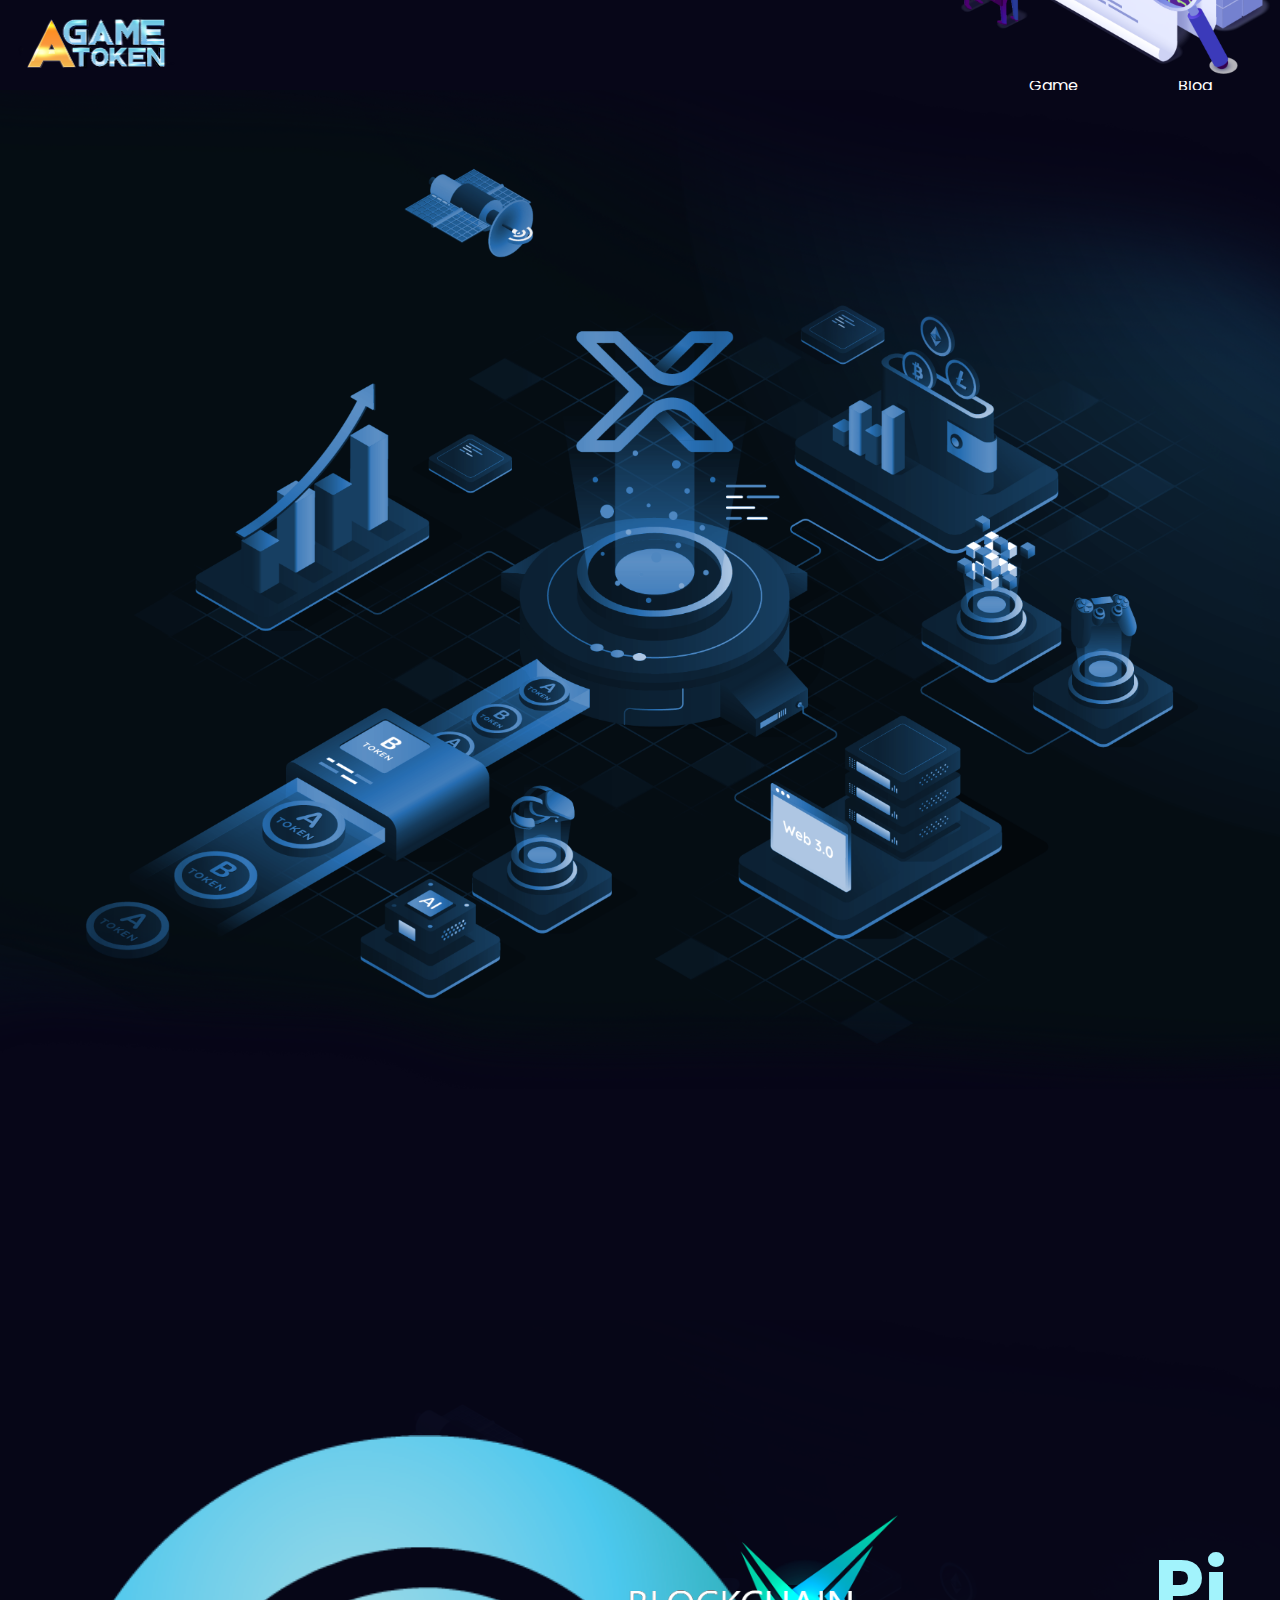
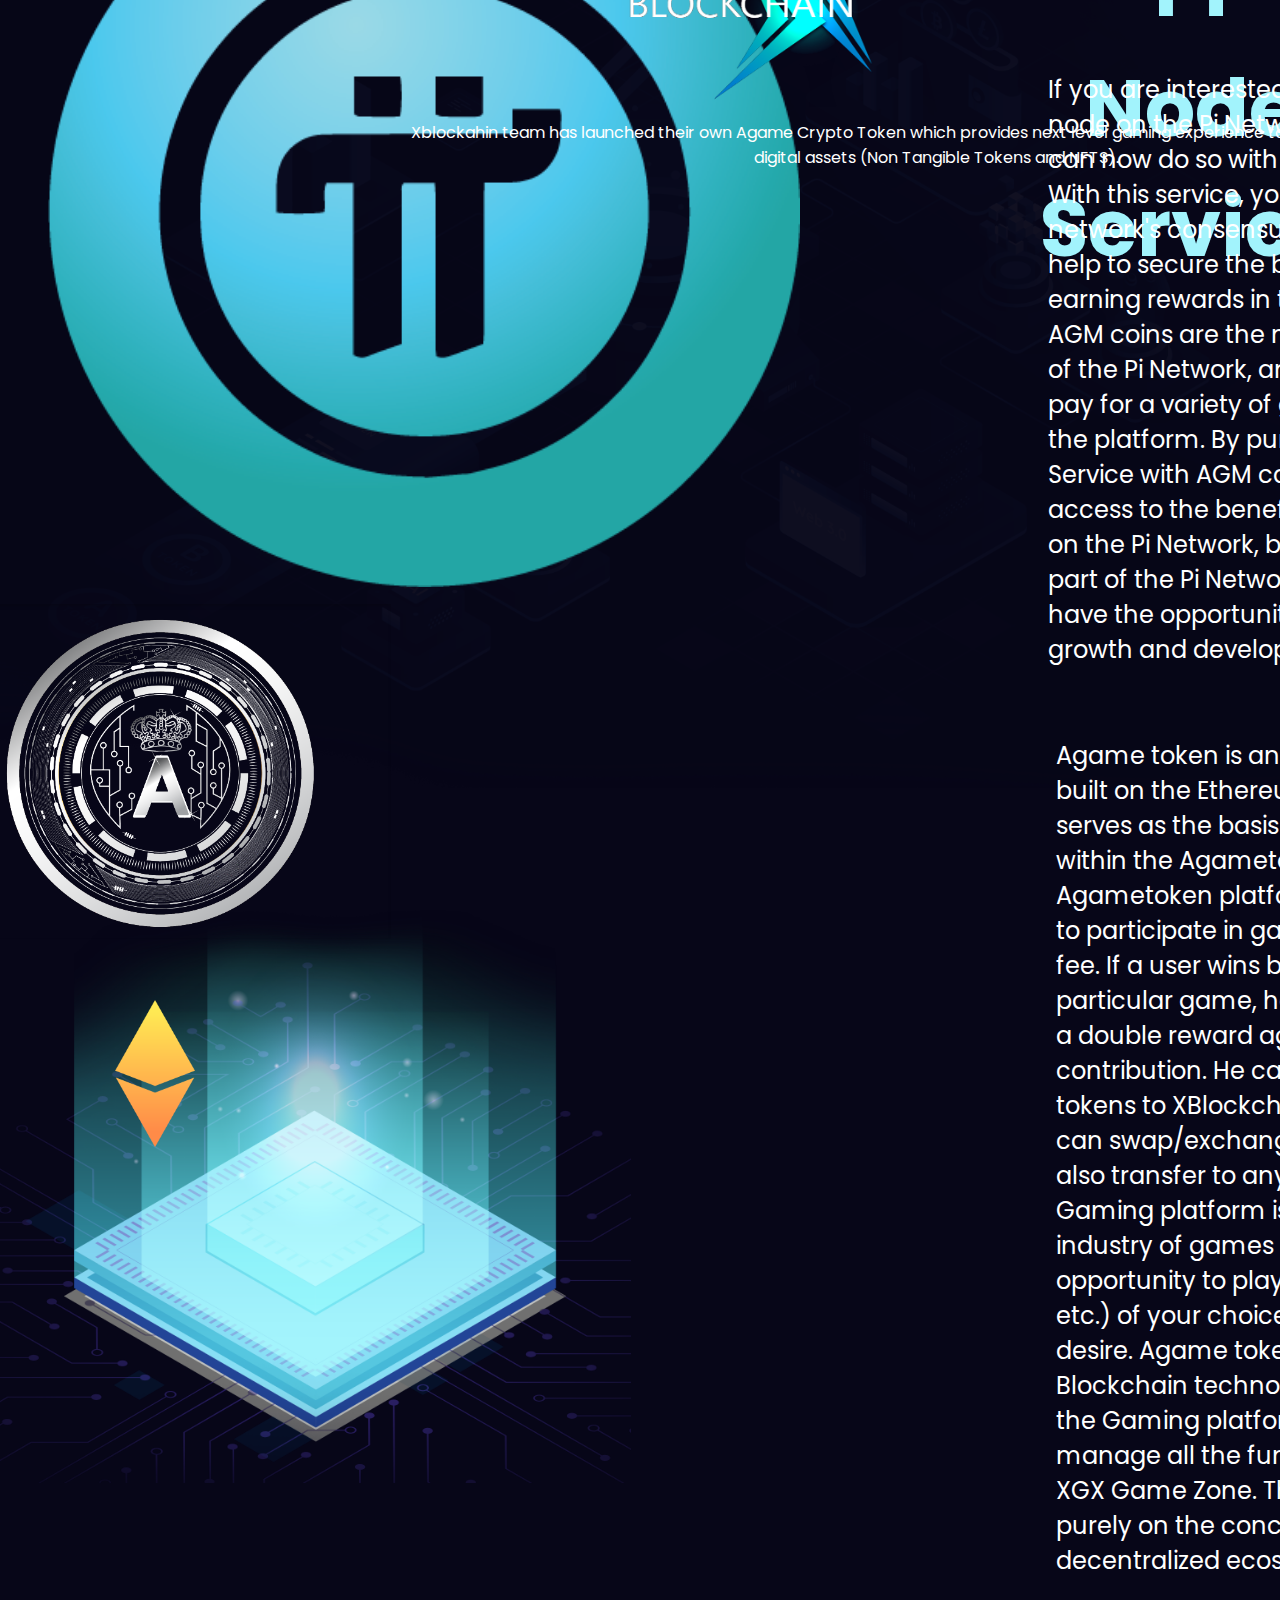
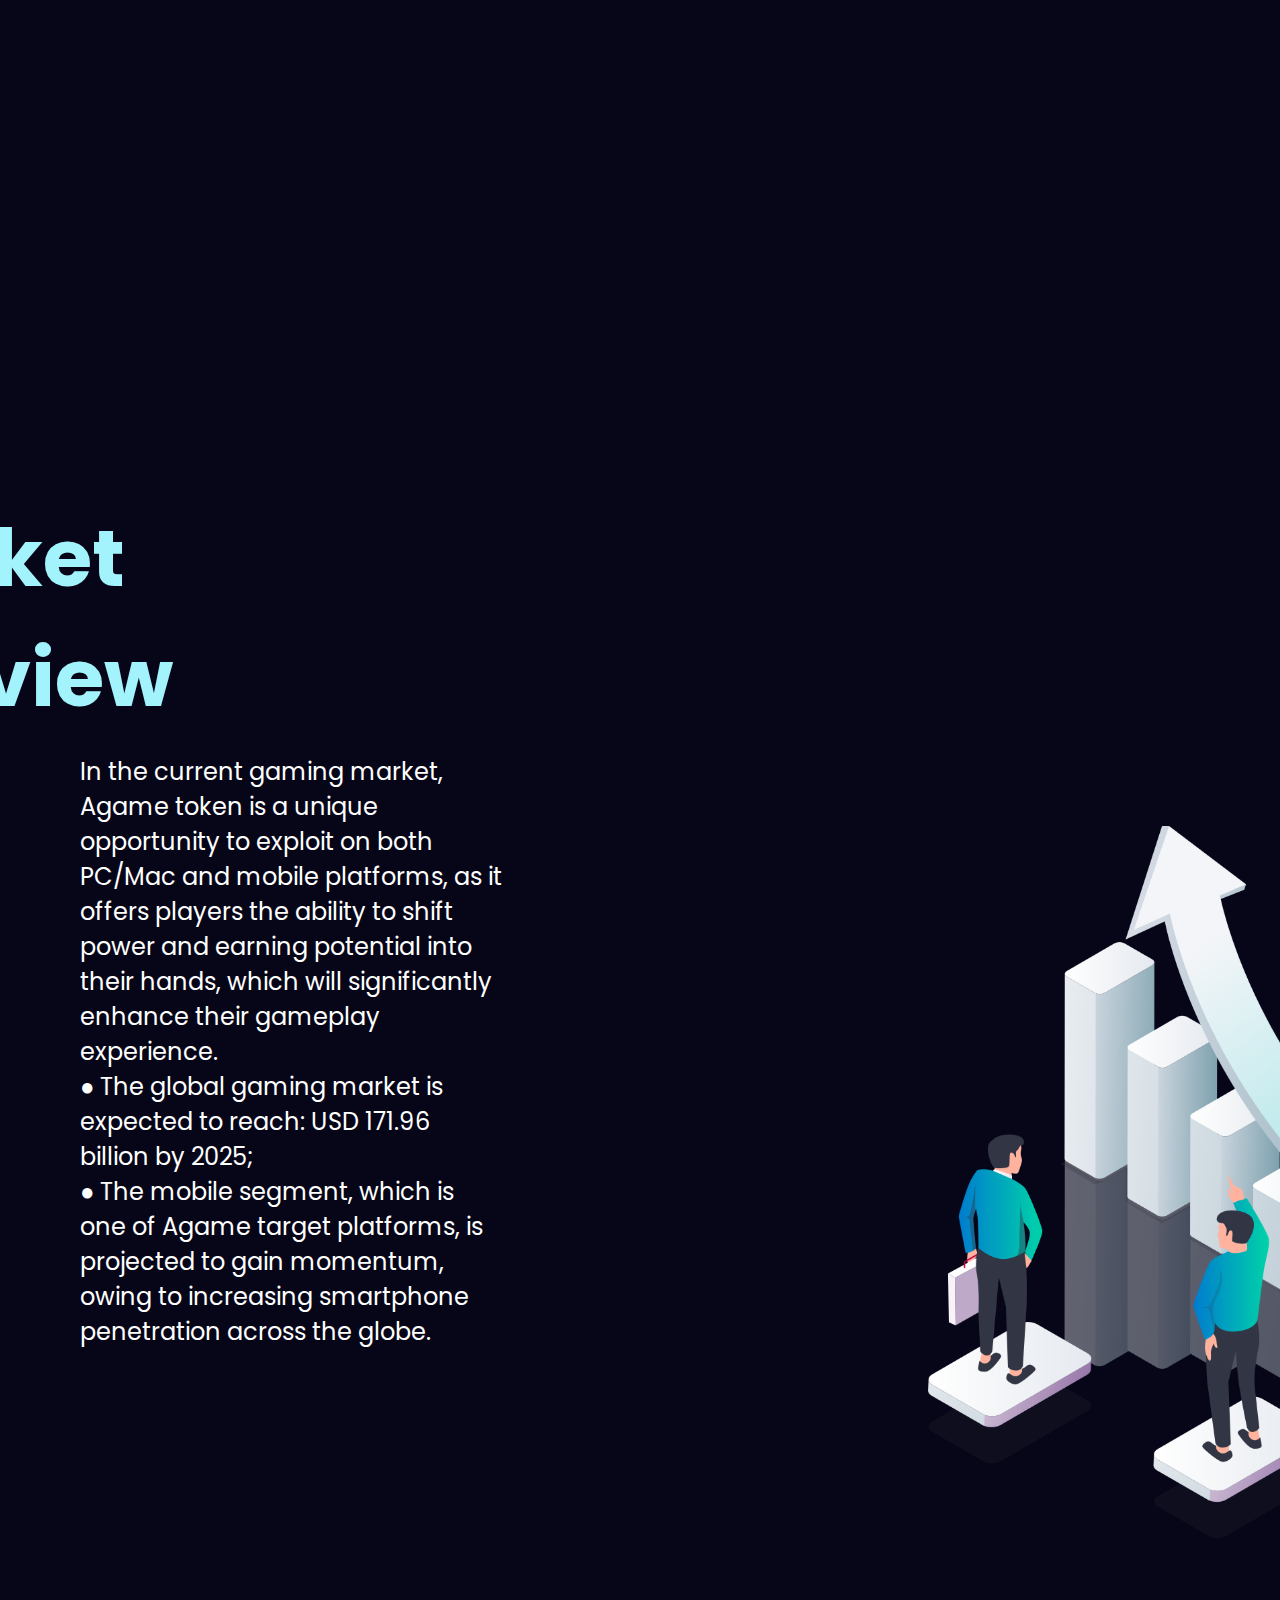
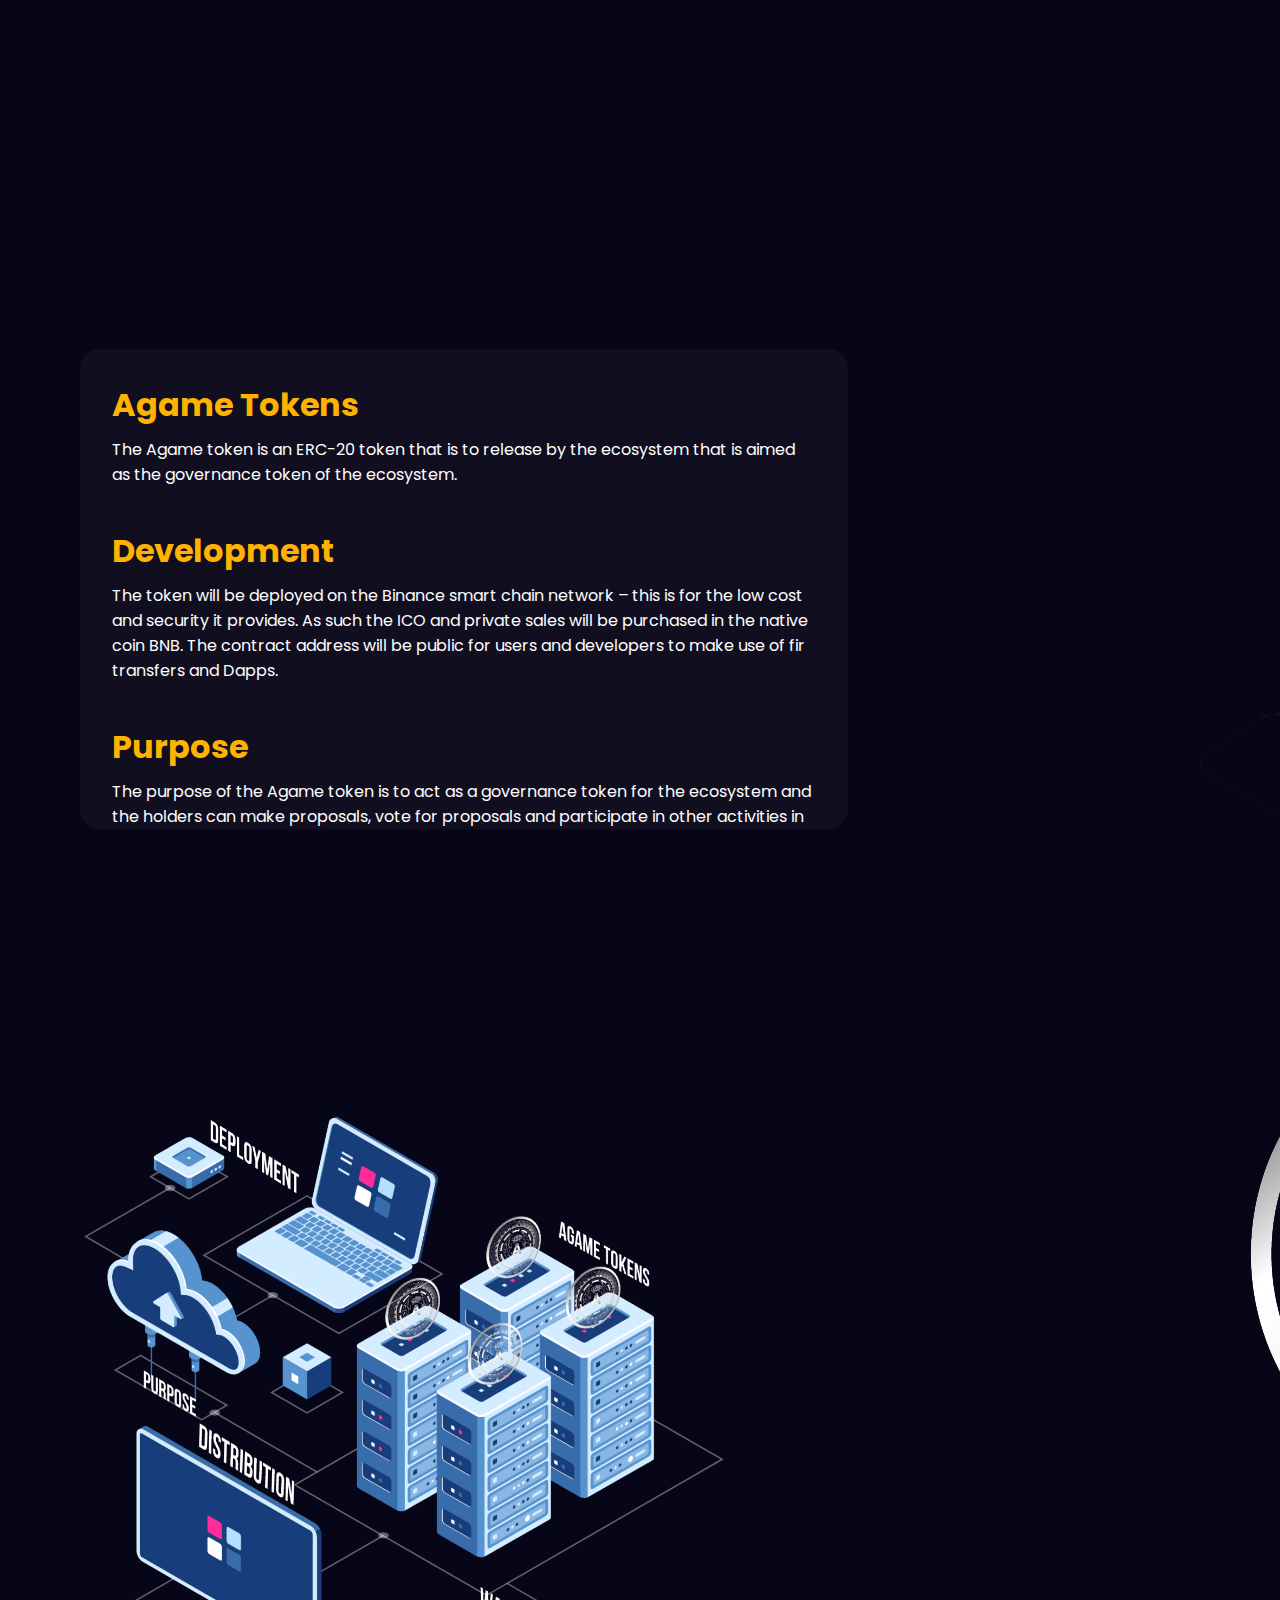
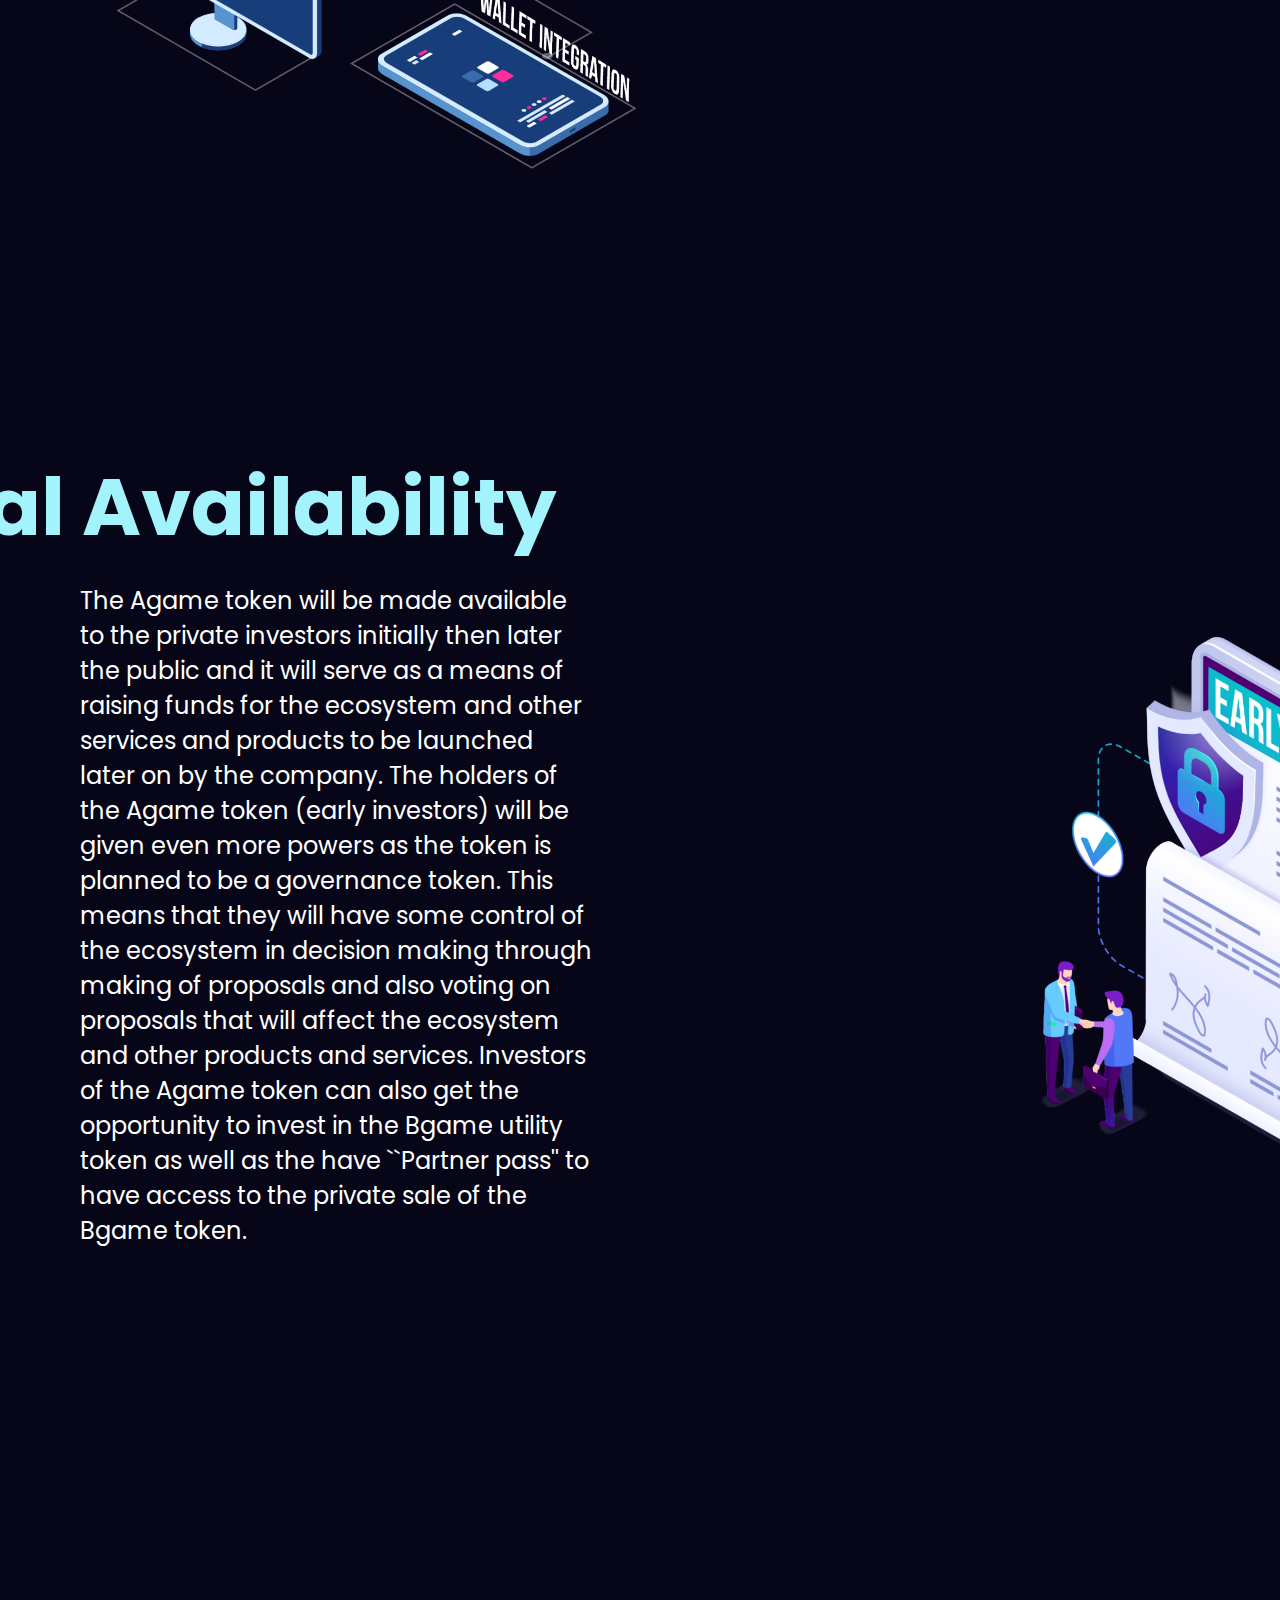
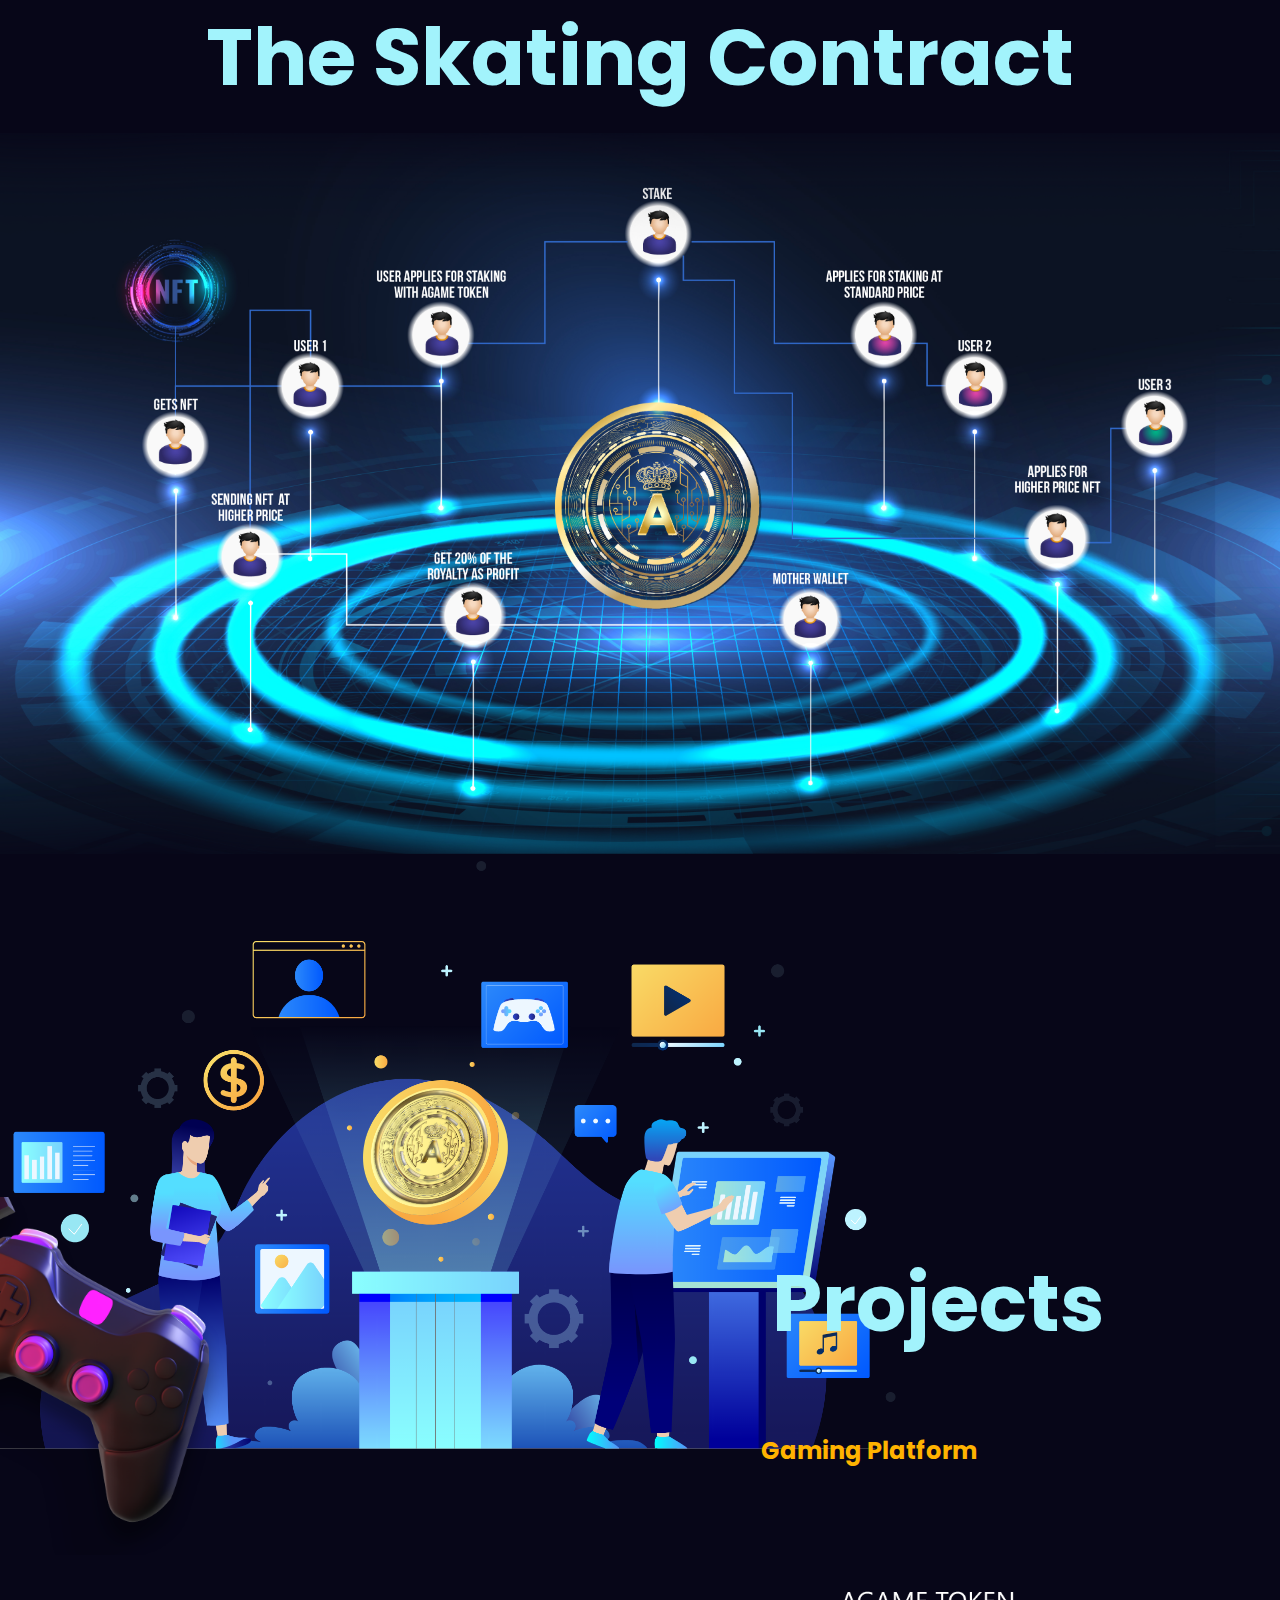
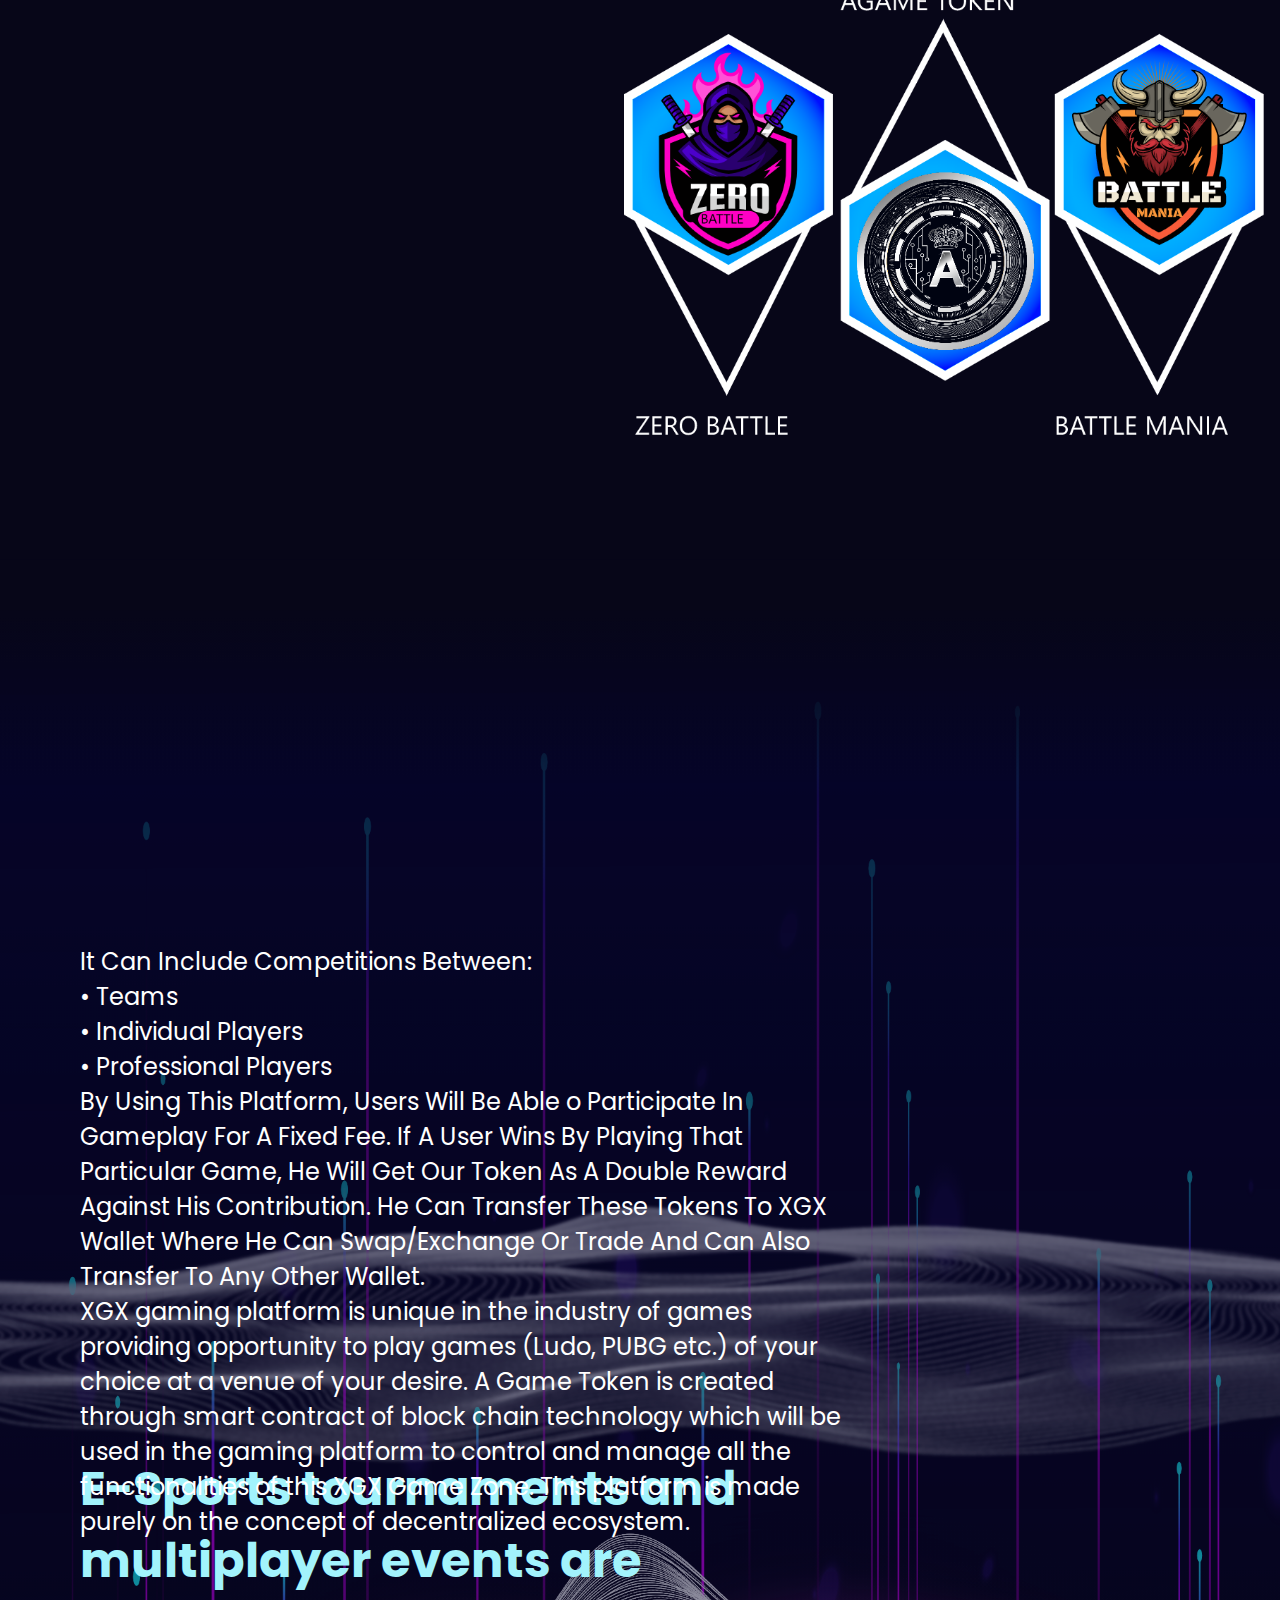
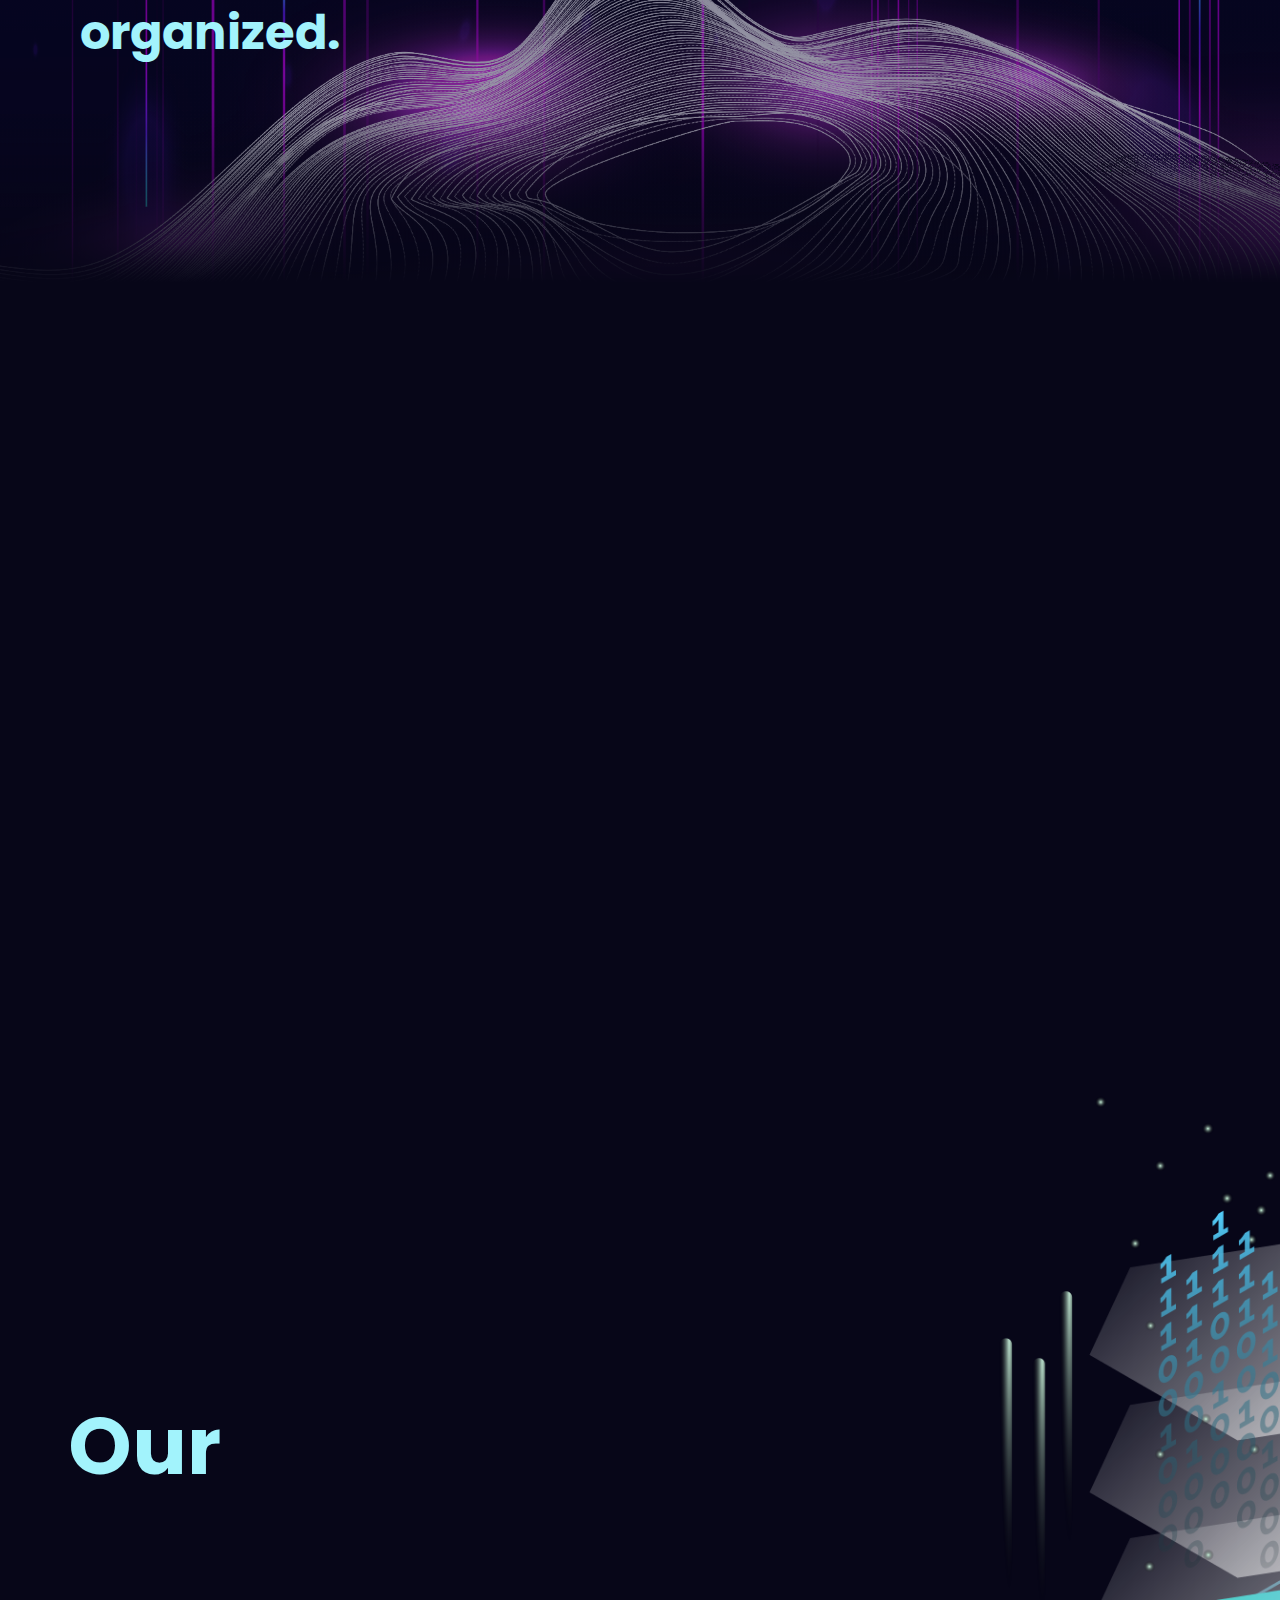
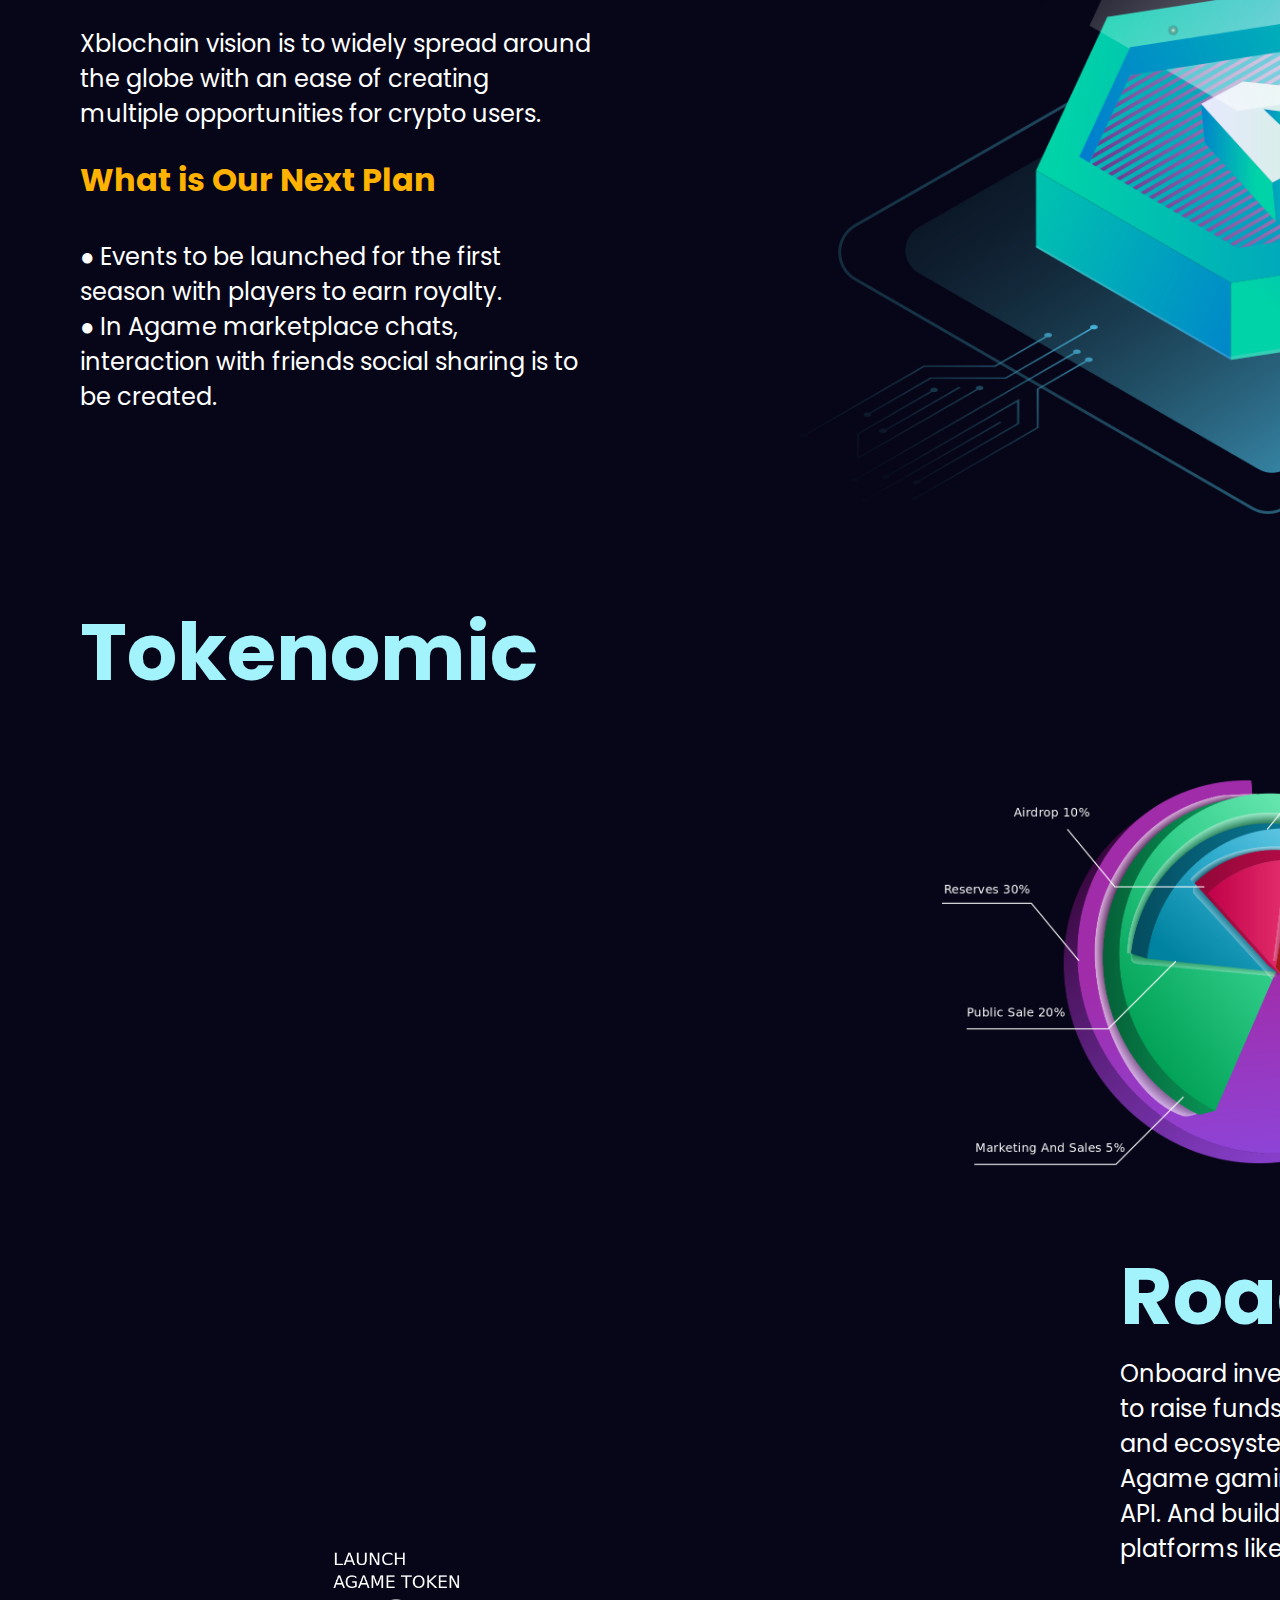
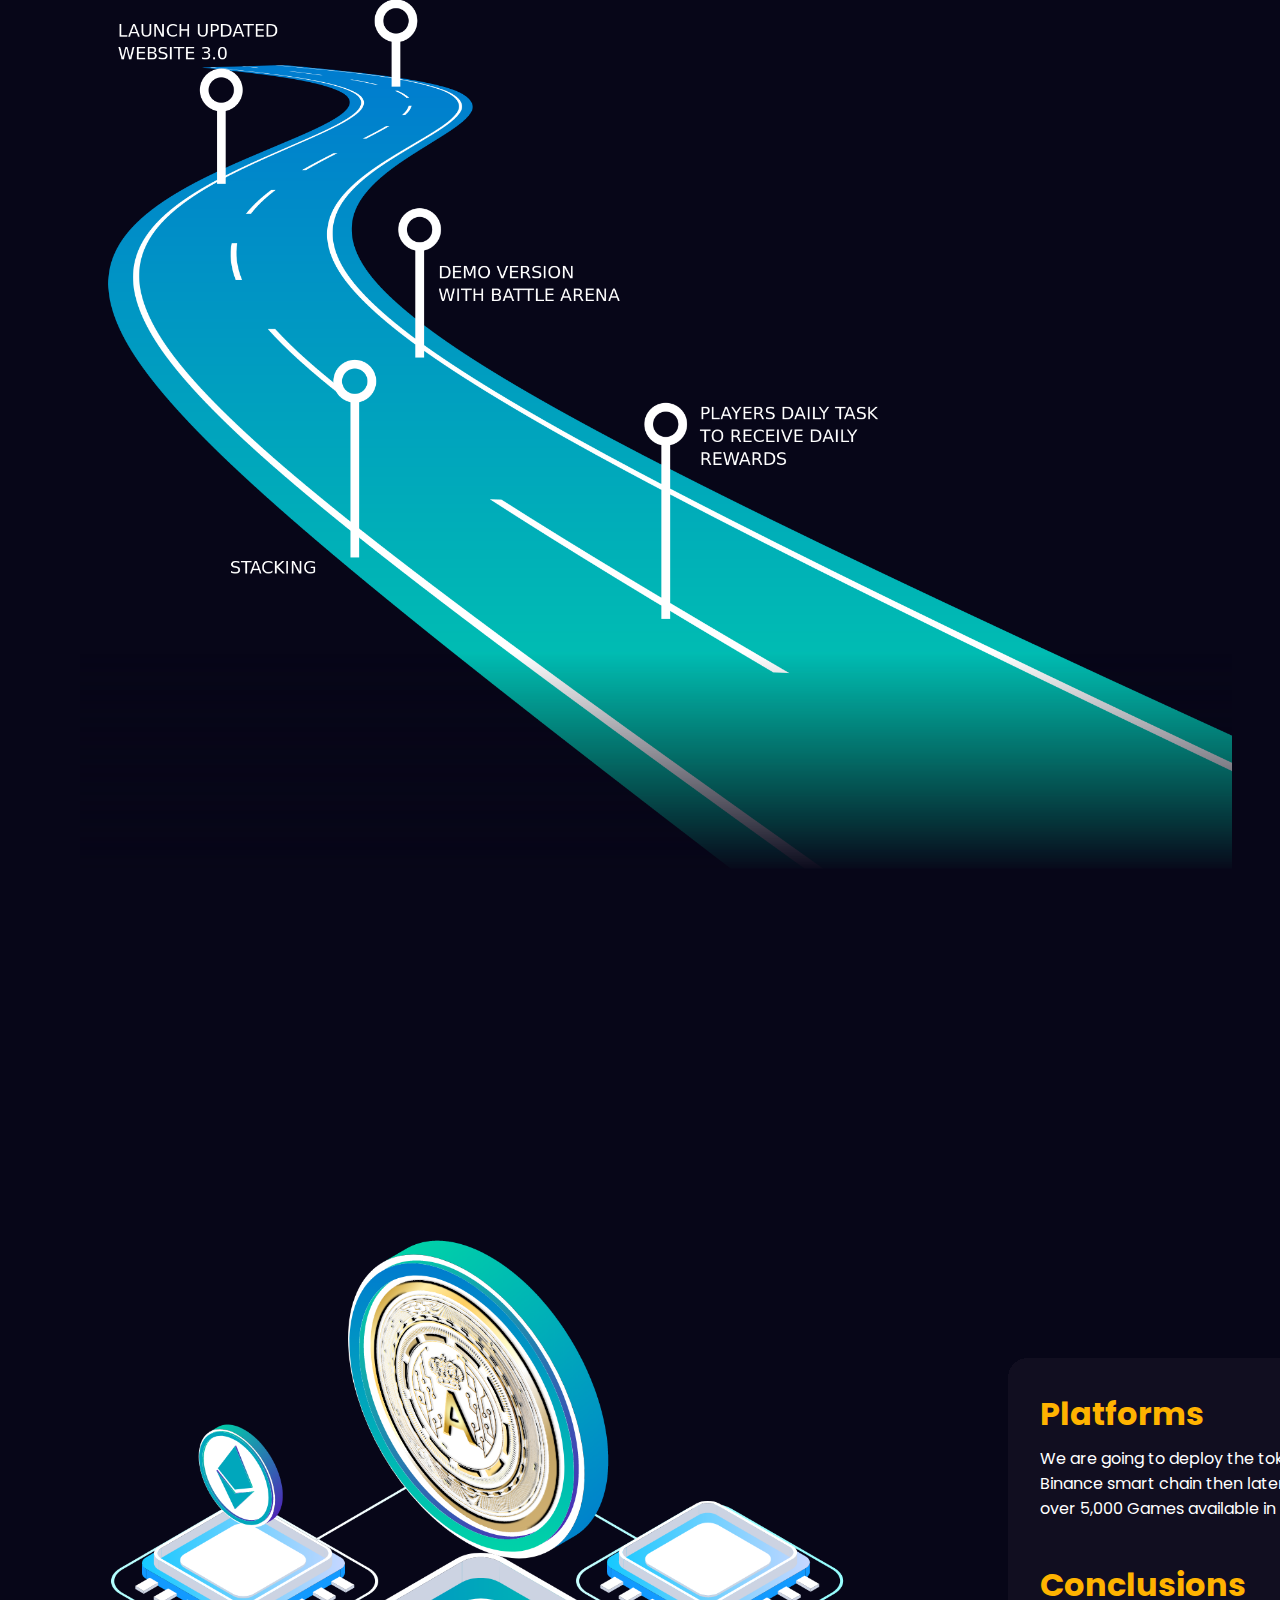
==== commit 980e9e27: "Add files via upload" ====
--- a/views/index.html
+++ b/views/index.html
@@ -55,6 +55,9 @@
             <p>Xblockahin team has launched their own Agame Crypto Token which provides next level gaming experience to
                 the players by storing digital assets (Non Tangible Tokens and NFTS).</p>
             <!-- </div> -->
+        </div>
+        <div class="page2">
+            <img src="ten2.png" alt="" class="page2pic">
         </div>
         <div class="section3">
             <!-- <p>jkdbvdknvsdjk</p> -->
--- a/views/style.css
+++ b/views/style.css
@@ -4,6 +4,25 @@
     padding: 0;
     margin: 0;
     max-height: max-content;
+}
+
+html {
+    height: ~webkit-fill-available;
+}
+
+body {
+    height: ~webkit-fill-available;
+}
+
+.fles {
+    position: relative;
+    top: -12rem;
+}
+
+.page2pic {
+    position: relative;
+    width: 119rem;
+    top: -68rem;
 }
 
 img {
@@ -217,7 +236,7 @@
 .blockchain {
     margin-left: 45rem;
     position: relative;
-    top: 27rem;
+    top: 43rem;
     align-items: center;
     text-align: center;
     justify-content: center;
@@ -283,8 +302,8 @@
     background-color: transparent;
     display: inline-block;
     position: relative;
-    left: -3rem;
-    top: -18rem;
+    left: 58rem;
+    top: -47rem;
 }
 
 @keyframes opacity1 {
--- a/views/mobile.css
+++ b/views/mobile.css
@@ -26,7 +26,7 @@
         transform: scale(1.6);
         position: relative;
         left: 8rem;
-        top: 208rem;
+        top: 224rem;
     }
 
     .fles2 {
@@ -148,7 +148,7 @@
 
     .section3 {
         height: 28rem;
-        margin-top: 0rem;
+        margin-top: 17rem;
         /* align-items: center; */
         position: relative;
         width: 49rem;
@@ -178,10 +178,9 @@
     .section3 p {
         text-align: center;
         align-items: center;
-        width: 48rem;
-        top: 22rem;
-        left: 1rem;
-        /* font-size: 0.65rem; */
+        width: 46rem;
+        top: 28rem;
+        left: 2.3rem;
     }
 
     .section4 {
@@ -236,15 +235,22 @@
 
     .blockchain {
         position: relative;
-        top: 36rem;
+        top: 23rem;
         text-align: center;
         /* display: flex; */
         width: 30rem;
         height: auto;
-        left: 12rem;
+        left: 10rem;
         /* z-index: 5; */
         background-color: transparent;
         margin-left: 0rem;
+    }
+
+    .page2 {
+        background-color: transparent;
+        position: relative;
+        width: 51rem;
+        top: 42rem;
     }
 
     .blockchain img {
